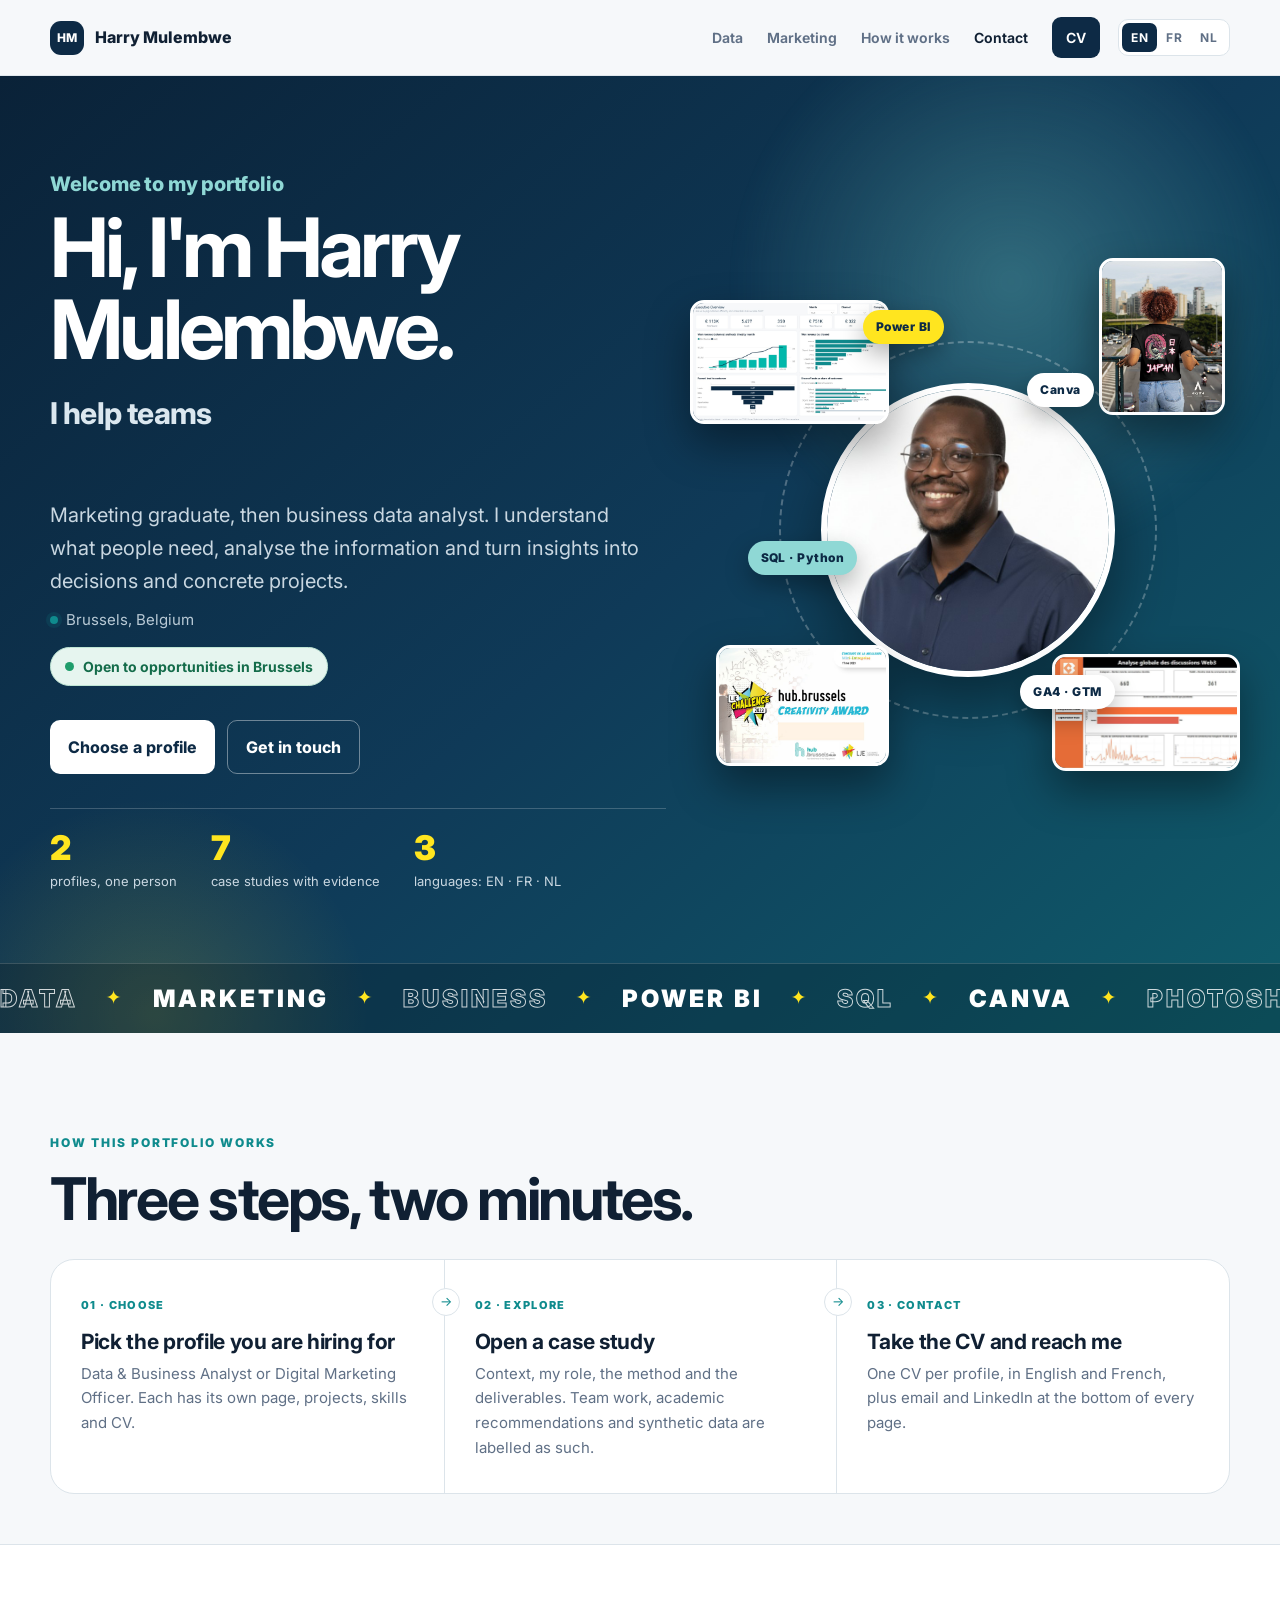
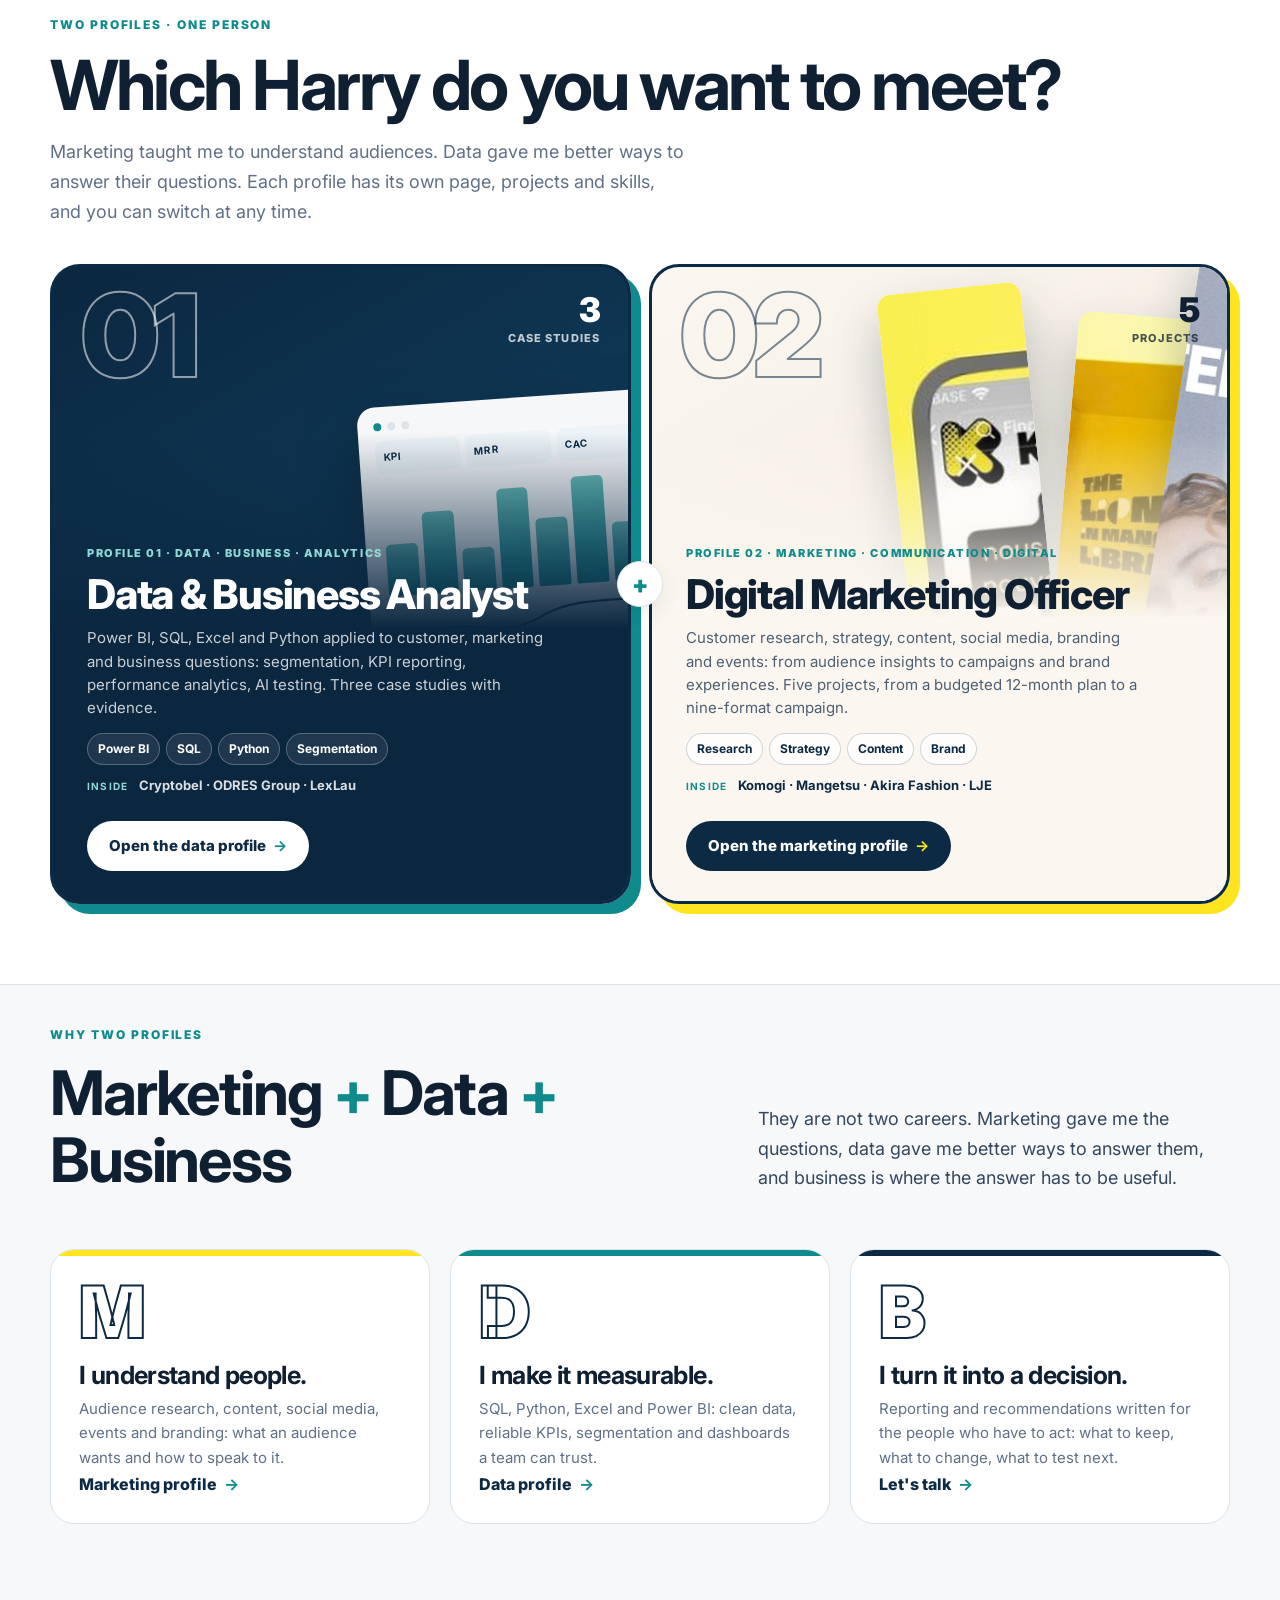
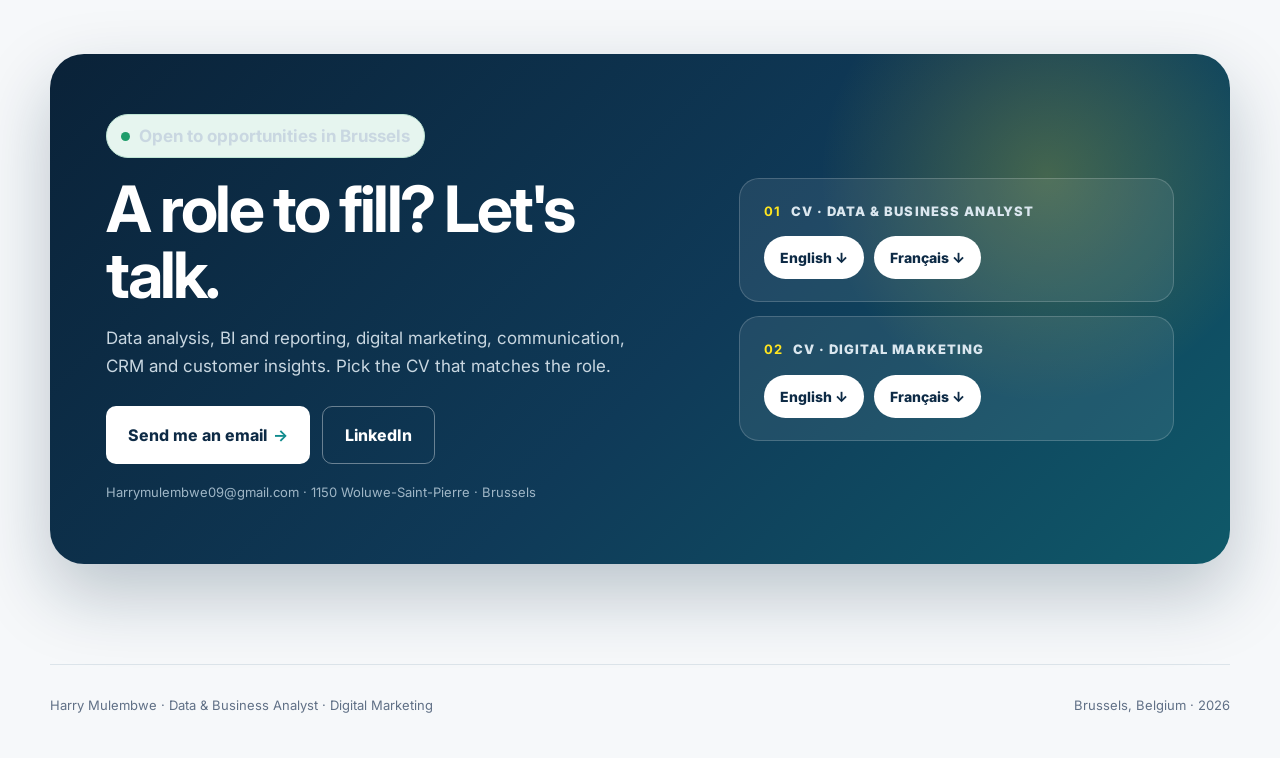
==== index.html @ 0310896b "Landing: fix rotating line gap, bolder profile doors and contact call to action - Rotating promise n" ====
<!doctype html>
<html lang="en">
<head>
  <meta charset="utf-8" />
  <meta name="viewport" content="width=device-width, initial-scale=1" />
  <title data-i18n="meta.title">Harry Mulembwe | Data &amp; Business Analyst · Marketing &amp; Communication</title>
  <meta name="description" content="Portfolio of Harry Mulembwe, Brussels. Two profiles, one person: Data & Business Analyst (Power BI, SQL, Python) and Marketing & Communication (research, strategy, content, events)." data-i18n-attr="content:meta.desc" />
  <meta name="theme-color" content="#0d2a45" />
  <link rel="canonical" href="https://harry-mulembwe.vercel.app/" />
  <link rel="alternate" hreflang="en" href="https://harry-mulembwe.vercel.app/?lang=en" />
  <link rel="alternate" hreflang="fr" href="https://harry-mulembwe.vercel.app/?lang=fr" />
  <link rel="alternate" hreflang="nl" href="https://harry-mulembwe.vercel.app/?lang=nl" />
  <link rel="alternate" hreflang="x-default" href="https://harry-mulembwe.vercel.app/" />
  <meta property="og:type" content="website" />
  <meta property="og:site_name" content="Harry Mulembwe" />
  <meta property="og:url" content="https://harry-mulembwe.vercel.app/" />
  <meta property="og:title" content="Harry Mulembwe | Data &amp; Business Analyst" />
  <meta property="og:description" content="Turning business, customer and marketing data into clear reporting, actionable insights and practical recommendations. Power BI, SQL, Excel, Python. Brussels." />
  <meta property="og:image" content="https://harry-mulembwe.vercel.app/assets/og/og-home.jpg" />
  <meta property="og:image:width" content="1200" />
  <meta property="og:image:height" content="630" />
  <meta property="og:image:alt" content="Harry Mulembwe, Data &amp; Business Analyst" />
  <meta property="og:locale" content="en_GB" />
  <meta property="og:locale:alternate" content="fr_BE" />
  <meta property="og:locale:alternate" content="nl_BE" />
  <meta name="twitter:card" content="summary_large_image" />
  <meta name="twitter:title" content="Harry Mulembwe | Data &amp; Business Analyst" />
  <meta name="twitter:description" content="Turning business, customer and marketing data into clear reporting, actionable insights and practical recommendations. Power BI, SQL, Excel, Python. Brussels." />
  <meta name="twitter:image" content="https://harry-mulembwe.vercel.app/assets/og/og-home.jpg" />
  <script type="application/ld+json">{"@context": "https://schema.org", "@type": "Person", "name": "Harry Mulembwe", "jobTitle": "Data & Business Analyst", "url": "https://harry-mulembwe.vercel.app/", "image": "https://harry-mulembwe.vercel.app/assets/img/harry-mulembwe.jpg", "address": {"@type": "PostalAddress", "addressLocality": "Brussels", "addressCountry": "BE"}, "sameAs": ["https://linkedin.com/in/harry-mulembwe"], "alumniOf": {"@type": "CollegeOrUniversity", "name": "EPHEC"}, "knowsAbout": ["Power BI", "DAX", "SQL", "Excel", "Power Query", "Python", "Data analysis", "Business intelligence", "KPI reporting", "Customer segmentation"], "knowsLanguage": ["fr", "en", "nl"]}</script>
  <link rel="icon" href="assets/favicon.svg" type="image/svg+xml" />
  <script>
    (function(){var r=document.documentElement,l;r.classList.add('js');
    try{l=new URLSearchParams(location.search).get('lang')||localStorage.getItem('lang')}catch(e){}
    if(!l){var n=(navigator.language||'').slice(0,2).toLowerCase();l=(n==='fr'||n==='nl')?n:'en'}
    if(['en','fr','nl'].indexOf(l)<0)l='en';r.setAttribute('data-lang',l);
    if(l!=='en'){r.classList.add('i18n-pending');setTimeout(function(){r.classList.remove('i18n-pending')},1500)}})();
  </script>
  <link rel="preconnect" href="https://fonts.googleapis.com" />
  <link rel="preconnect" href="https://fonts.gstatic.com" crossorigin />
  <link href="https://fonts.googleapis.com/css2?family=Inter:wght@400;500;600;700;800;900&display=swap" rel="stylesheet" />
  <link rel="stylesheet" href="styles.css" />
  <link rel="stylesheet" href="assets/common.css" />
</head>
<body class="mkp lp">
  <header class="site-header">
    <a class="brand" href="#top" aria-label="Harry Mulembwe home">
      <span class="brand-mark">HM</span>
      <span class="brand-name">Harry Mulembwe</span>
    </a>

    <div class="topbar-right">
      <nav class="nav" aria-label="Main navigation">
        <a href="data/" data-i18n="nav.data">Data</a>
        <a href="marketing/" data-i18n="nav.marketing">Marketing</a>
        <a href="#how" data-i18n="nav.how">How it works</a>
        <a href="#contact" data-i18n="nav.contact">Contact</a>
        <a class="nav-cta" href="assets/cv/Harry_Mulembwe_CV_EN.pdf" data-i18n-attr="href:cv.href" target="_blank" rel="noopener">CV</a>
      </nav>
      <div class="lang-switch" role="group" aria-label="Language" data-i18n-attr="aria-label:ui.lang">
        <button type="button" data-lang-btn="en" lang="en" title="English" aria-pressed="true">EN</button>
        <button type="button" data-lang-btn="fr" lang="fr" title="Français" aria-pressed="false">FR</button>
        <button type="button" data-lang-btn="nl" lang="nl" title="Nederlands" aria-pressed="false">NL</button>
      </div>
    </div>
  </header>

  <main id="top">
    <!-- WELCOME -->
    <section class="mkp-hero lp-hero">
      <div class="shell mkp-hero-in">
        <div class="hero-text mkp-text">
          <p class="hero-name" data-i18n="lp.eyebrow">Welcome to my portfolio</p>
          <h1 data-i18n="lp.title">Hi, I'm Harry Mulembwe.</h1>
          <p class="mkp-rot"><span data-i18n="lp.rot0">I help teams</span> <span class="rot" aria-hidden="true"><b data-i18n="lp.r1" style="--n:0">understand their audience</b><b data-i18n="lp.r2" style="--n:1">measure what works</b><b data-i18n="lp.r3" style="--n:2">decide what to do next</b></span><span class="sr-only" data-i18n="lp.rotAll">understand their audience, measure what works and decide what to do next</span></p>
          <p class="hero-lead" data-i18n="lp.lead">Marketing graduate, then business data analyst. I understand what people need, analyse the information and turn insights into decisions and concrete projects.</p>
          <p class="hero-loc"><span class="pin"></span><span data-i18n="hero.loc">Brussels, Belgium</span></p>
          <p class="hero-open"><span class="open-dot" aria-hidden="true"></span><span data-i18n="hero.open">Open to opportunities in Brussels</span></p>
          <div class="hero-actions">
            <a class="btn primary" href="#paths" data-i18n="lp.cta1">Choose a profile</a>
            <a class="btn secondary" href="#contact" data-i18n="lp.cta2">Get in touch</a>
          </div>
          <dl class="lp-facts">
            <div><dt data-count="2">2</dt><dd data-i18n="lp.f1">profiles, one person</dd></div>
            <div><dt data-count="7">7</dt><dd data-i18n="lp.f2">case studies with evidence</dd></div>
            <div><dt data-count="3">3</dt><dd data-i18n="lp.f3">languages: EN · FR · NL</dd></div>
          </dl>
        </div>
        <div class="mkp-orbit" aria-hidden="true">
          <span class="mkp-ring"></span>
          <img class="mkp-me" src="assets/img/harry-mulembwe.jpg" alt="" width="640" height="640" />
          <img class="ob ob1 ob-wide" src="projects/odres/proof/powerbi_01_executive_overview.jpg" alt="" loading="lazy" />
          <img class="ob ob2" src="projects/akira/proof/mockup_03_japan_tee_back.jpg" alt="" loading="lazy" width="900" height="1125" />
          <img class="ob ob3" src="projects/lje/proof/cheque_05_hub_brussels_creativity_me.jpg" alt="" loading="lazy" width="1000" height="700" />
          <img class="ob ob4 ob-wide" src="projects/cryptobel/proof/01-social-media-overview.jpg" alt="" loading="lazy" />
          <span class="ob-chip c1">Power BI</span><span class="ob-chip c2">Canva</span><span class="ob-chip c3">SQL · Python</span><span class="ob-chip c4">GA4 · GTM</span>
        </div>
      </div>
      <div class="mkp-band" aria-hidden="true">
        <div class="mkp-track"><span>DATA</span><i>✦</i><span>MARKETING</span><i>✦</i><span>BUSINESS</span><i>✦</i><span>POWER BI</span><i>✦</i><span>SQL</span><i>✦</i><span>CANVA</span><i>✦</i><span>PHOTOSHOP</span><i>✦</i><span>GA4</span><i>✦</i></div>
        <div class="mkp-track"><span>DATA</span><i>✦</i><span>MARKETING</span><i>✦</i><span>BUSINESS</span><i>✦</i><span>POWER BI</span><i>✦</i><span>SQL</span><i>✦</i><span>CANVA</span><i>✦</i><span>PHOTOSHOP</span><i>✦</i><span>GA4</span><i>✦</i></div>
      </div>
    </section>

    <!-- HOW IT WORKS -->
    <section id="how" class="section shell lp-how">
      <div class="gateway-head reveal">
        <div class="eyebrow" data-i18n="hw.eyebrow">How this portfolio works</div>
        <h2 data-i18n="hw.title">Three steps, two minutes.</h2>
      </div>
      <div class="teaser reveal">
        <article>
          <span class="t-step">01 · <span data-i18n="hw.1l">Choose</span></span>
          <h2 data-i18n="hw.1t">Pick the profile you are hiring for</h2>
          <p data-i18n="hw.1p">Data &amp; Business Analyst or Digital Marketing Officer. Each has its own page, projects, skills and CV.</p>
        </article>
        <article>
          <span class="t-step">02 · <span data-i18n="hw.2l">Explore</span></span>
          <h2 data-i18n="hw.2t">Open a case study</h2>
          <p data-i18n="hw.2p">Context, my role, the method and the deliverables. Team work, academic recommendations and synthetic data are labelled as such.</p>
        </article>
        <article>
          <span class="t-step">03 · <span data-i18n="hw.3l">Contact</span></span>
          <h2 data-i18n="hw.3t">Take the CV and reach me</h2>
          <p data-i18n="hw.3p">One CV per profile, in English and French, plus email and LinkedIn at the bottom of every page.</p>
        </article>
      </div>
    </section>

    <!-- GATEWAY: choose a path -->
    <section id="paths" class="gateway" aria-labelledby="gw-title">
      <div class="shell gateway-head reveal">
        <div class="eyebrow" data-i18n="gw.eyebrow">Two profiles · one person</div>
        <h2 id="gw-title" data-i18n="gw.title">Which Harry do you want to meet?</h2>
        <p data-i18n="gw.p">Marketing taught me to understand audiences. Data gave me better ways to answer their questions. Each profile has its own page, projects and skills, and you can switch at any time.</p>
      </div>
      <div class="gateway-grid shell">
        <a class="path path-data reveal" href="data/" data-path="data" style="--i:0">
          <span class="path-no" aria-hidden="true">01</span>
          <span class="path-body">
            <span class="path-kicker" data-i18n="gw.d.k">Profile 01 · Data · Business · Analytics</span>
            <span class="path-title" data-i18n="gw.d.t">Data &amp; Business Analyst</span>
            <span class="path-desc" data-i18n="gw.d.p">Power BI, SQL, Excel and Python applied to customer, marketing and business questions: segmentation, KPI reporting, performance analytics, AI testing. Three case studies with evidence.</span>
            <span class="path-tags" aria-hidden="true"><i>Power BI</i><i>SQL</i><i>Python</i><i data-i18n="gw.d.tag">Segmentation</i></span>
            <span class="path-inside"><b data-i18n="gw.in">Inside</b> Cryptobel · ODRES Group · LexLau</span>
            <span class="path-cta" data-i18n="gw.d.c">Open the data profile <b>→</b></span>
          </span>
          <span class="path-art art-data" aria-hidden="true">
            <span class="pd-window">
              <span class="pd-top"><i></i><i></i><i></i></span>
              <span class="pd-kpis"><b>KPI</b><b>MRR</b><b>CAC</b></span>
              <span class="pd-bars"><i style="--h:46%"></i><i style="--h:72%"></i><i style="--h:38%"></i><i style="--h:88%"></i><i style="--h:60%"></i><i style="--h:94%"></i><i style="--h:52%"></i></span>
              <svg class="pd-line" viewBox="0 0 200 60" preserveAspectRatio="none"><path d="M0 48 C 25 44, 40 30, 60 34 S 95 46, 115 28 S 150 10, 200 12" fill="none" stroke="currentColor" stroke-width="3" stroke-linecap="round"/></svg>
            </span>
            <span class="pd-ring"></span>
          </span>
          <span class="path-count"><b data-count="3">3</b><small data-i18n="gw.d.n">case studies</small></span>
        </a>
        <span class="path-plus" aria-hidden="true"><i>+</i></span>
        <a class="path path-mkt reveal" href="marketing/" data-path="mkt" style="--i:1">
          <span class="path-no" aria-hidden="true">02</span>
          <span class="path-body">
            <span class="path-kicker" data-i18n="gw.m.k">Profile 02 · Marketing · Communication · Digital</span>
            <span class="path-title" data-i18n="gw.m.t">Digital Marketing Officer</span>
            <span class="path-desc" data-i18n="gw.m.p">Customer research, strategy, content, social media, branding and events: from audience insights to campaigns and brand experiences. Five projects, from a budgeted 12-month plan to a nine-format campaign.</span>
            <span class="path-tags" aria-hidden="true"><i data-i18n="gw.m.t1">Research</i><i data-i18n="gw.m.t2">Strategy</i><i data-i18n="gw.m.t3">Content</i><i data-i18n="gw.m.t4">Brand</i></span>
            <span class="path-inside"><b data-i18n="gw.in">Inside</b> Komogi · Mangetsu · Akira Fashion · LJE</span>
            <span class="path-cta" data-i18n="gw.m.c">Open the marketing profile <b>→</b></span>
          </span>
          <span class="path-art art-mkt" aria-hidden="true">
            <img src="assets/img/gw-komogi-phones.jpg" alt="" loading="lazy" width="700" height="1000" class="pm-a" />
            <img src="assets/img/gw-collector-box.jpg" alt="" loading="lazy" width="800" height="700" class="pm-b" />
            <img src="projects/akira/proof/akira_02_fall_winter_story.jpg" alt="" loading="lazy" width="900" height="1600" class="pm-c" />
          </span>
          <span class="path-count"><b data-count="5">5</b><small data-i18n="gw.m.n">projects</small></span>
        </a>
      </div>
    </section>

    <!-- WHY BOTH -->
    <section id="why" class="section shell lp-why">
      <div class="fam-intro reveal">
        <div class="fam-head"><div>
          <div class="eyebrow" data-i18n="wb.eyebrow">Why two profiles</div>
          <h2 class="eq"><span data-i18n="wb.m">Marketing</span> <i>+</i> <span data-i18n="wb.d">Data</span> <i>+</i> <span data-i18n="wb.b">Business</span></h2>
        </div></div>
        <div class="fam-copy"><p data-i18n="wb.p">They are not two careers. Marketing gave me the questions, data gave me better ways to answer them, and business is where the answer has to be useful.</p></div>
      </div>
      <div class="pitch-grid">
        <article class="pitch p1 reveal" style="--i:0">
          <span class="pitch-no">M</span>
          <h3 data-i18n="wb.1t">I understand people.</h3>
          <p data-i18n="wb.1p">Audience research, content, social media, events and branding: what an audience wants and how to speak to it.</p>
          <a class="text-link" href="marketing/" data-path="mkt" data-i18n="wb.1l">Marketing profile <b>→</b></a>
        </article>
        <article class="pitch p3 reveal" style="--i:1">
          <span class="pitch-no">D</span>
          <h3 data-i18n="wb.2t">I make it measurable.</h3>
          <p data-i18n="wb.2p">SQL, Python, Excel and Power BI: clean data, reliable KPIs, segmentation and dashboards a team can trust.</p>
          <a class="text-link" href="data/" data-path="data" data-i18n="wb.2l">Data profile <b>→</b></a>
        </article>
        <article class="pitch p4 reveal" style="--i:2">
          <span class="pitch-no">B</span>
          <h3 data-i18n="wb.3t">I turn it into a decision.</h3>
          <p data-i18n="wb.3p">Reporting and recommendations written for the people who have to act: what to keep, what to change, what to test next.</p>
          <a class="text-link" href="#contact" data-i18n="wb.3l">Let's talk <b>→</b></a>
        </article>
      </div>
    </section>

    <!-- CONTACT -->
    <section id="contact" class="section shell lp-contact">
      <div class="lp-cta reveal">
        <div class="lp-cta-text">
          <p class="hero-open"><span class="open-dot" aria-hidden="true"></span><span data-i18n="hero.open">Open to opportunities in Brussels</span></p>
          <h2 data-i18n="lc.title">A role to fill? Let's talk.</h2>
          <p data-i18n="lc.p">Data analysis, BI and reporting, digital marketing, communication, CRM and customer insights. Pick the CV that matches the role.</p>
          <div class="lp-cta-actions">
            <a class="btn light-btn" href="mailto:Harrymulembwe09@gmail.com"><span data-i18n="lc.mail">Send me an email</span> <b>→</b></a>
            <a class="btn outline-light" href="https://linkedin.com/in/harry-mulembwe" target="_blank" rel="noopener">LinkedIn</a>
          </div>
          <p class="lp-mail">Harrymulembwe09@gmail.com · <span data-i18n="ct.loc">1150 Woluwe-Saint-Pierre · Brussels</span></p>
        </div>
        <div class="lp-cv">
          <div class="lp-cv-card">
            <span><b>01</b> <span data-i18n="lp.cvData">CV · Data &amp; Business Analyst</span></span>
            <div><a href="assets/cv/Harry_Mulembwe_CV_EN.pdf" target="_blank" rel="noopener" lang="en">English ↓</a><a href="assets/cv/Harry_Mulembwe_CV_FR.pdf" target="_blank" rel="noopener" lang="fr">Français ↓</a></div>
          </div>
          <div class="lp-cv-card">
            <span><b>02</b> <span data-i18n="lp.cvMkt">CV · Digital Marketing</span></span>
            <div><a href="assets/cv/Harry_Mulembwe_CV_Digital_Marketing_EN.pdf" target="_blank" rel="noopener" lang="en">English ↓</a><a href="assets/cv/Harry_Mulembwe_CV_Digital_Marketing_FR.pdf" target="_blank" rel="noopener" lang="fr">Français ↓</a></div>
          </div>
        </div>
      </div>
    </section>

  </main>

  <div class="path-overlay" aria-hidden="true"><span class="po-no"></span><span class="po-label"></span></div>

  <footer class="footer shell">
    <span data-i18n="ft.1m">Harry Mulembwe · Data &amp; Business Analyst · Digital Marketing</span>
    <span data-i18n="ft.2">Brussels, Belgium · 2026</span>
  </footer>

  <script src="assets/i18n/home.js"></script>
  <script src="assets/i18n.js"></script>
  <script src="assets/site.js"></script>
</body>
</html>
---- styles.css ----
:root{
  --bg:#f6f8fa;
  --paper:#ffffff;
  --ink:#102033;
  --muted:#607086;
  --navy:#0d2a45;
  --navy2:#153d5e;
  --teal:#0f8b8d;
  --teal2:#68bbb8;
  --soft:#edf5f5;
  --line:#dce4ea;
  --shadow:0 18px 55px rgba(16,32,51,.09);
}
*{box-sizing:border-box}
html{scroll-behavior:smooth}
body{
  margin:0;
  background:var(--bg);
  color:var(--ink);
  font:16px/1.65 Inter,ui-sans-serif,system-ui,-apple-system,BlinkMacSystemFont,"Segoe UI",sans-serif;
}
a{color:inherit}
.shell{width:min(1180px,calc(100% - 48px));margin-inline:auto}
.site-header{
  position:sticky;top:0;z-index:50;
  min-height:76px;
  display:flex;align-items:center;justify-content:space-between;
  padding:0 max(24px,calc((100vw - 1180px)/2));
  background:rgba(246,248,250,.92);
  backdrop-filter:blur(15px);
  border-bottom:1px solid rgba(220,228,234,.85);
}
.brand{display:flex;gap:11px;align-items:center;text-decoration:none;font-weight:800}
.brand-mark{
  width:34px;height:34px;border-radius:11px;display:grid;place-items:center;
  background:var(--navy);color:#fff;font-size:12px;letter-spacing:.04em
}
.nav{display:flex;align-items:center;gap:24px}
.nav a{text-decoration:none;color:var(--muted);font-size:14px;font-weight:650}
.nav a:hover{color:var(--ink)}
.nav .nav-cta{padding:9px 14px;background:var(--navy);color:#fff;border-radius:9px}
.section{padding:100px 0}
.eyebrow{font-size:12px;font-weight:850;letter-spacing:.15em;color:var(--teal);margin-bottom:15px}
.hero{padding-top:115px;padding-bottom:95px;display:grid;grid-template-columns:1.6fr .7fr;gap:75px;align-items:center}
.hero h1{font-size:clamp(48px,6.6vw,88px);line-height:1.01;letter-spacing:-.05em;margin:0;max-width:930px}
.hero h1 span{color:var(--navy)}
.hero-lead{font-size:20px;color:var(--muted);max-width:780px;margin:28px 0 0}
.hero-actions{display:flex;gap:12px;flex-wrap:wrap;margin-top:34px}
.btn{display:inline-flex;align-items:center;justify-content:center;text-decoration:none;padding:13px 18px;border-radius:10px;font-weight:760}
.btn.primary{background:var(--navy);color:#fff}
.btn.secondary{background:var(--paper);border:1px solid var(--line);color:var(--navy)}
.hero-meta{display:flex;gap:20px;flex-wrap:wrap;margin-top:30px;color:var(--muted);font-size:13px}
.hero-meta span{display:flex;gap:8px;align-items:center}
.hero-meta i{width:7px;height:7px;border-radius:50%;background:var(--teal)}
.hero-card{
  background:var(--paper);border:1px solid var(--line);border-radius:28px;padding:28px;
  box-shadow:var(--shadow);min-height:380px;display:flex;flex-direction:column;justify-content:space-between
}
.profile-monogram{
  width:110px;height:110px;border-radius:28px;display:grid;place-items:center;
  background:linear-gradient(145deg,var(--navy),var(--teal));color:#fff;font-size:30px;font-weight:900
}
.card-label{font-size:11px;font-weight:850;letter-spacing:.12em;color:var(--teal);margin-bottom:4px}
.hero-card h2{font-size:28px;line-height:1.12;margin:0 0 10px}
.hero-card p{color:var(--muted)}
.mini-stack{display:flex;gap:8px;flex-wrap:wrap}
.mini-stack span,.tags span{padding:7px 10px;border-radius:999px;border:1px solid var(--line);font-size:12px;background:#fff}
.proof-strip{background:var(--navy);color:#fff}
.proof-grid{display:grid;grid-template-columns:repeat(4,1fr)}
.proof-grid article{padding:34px 26px;border-right:1px solid rgba(255,255,255,.13)}
.proof-grid article:first-child{padding-left:0}
.proof-grid article:last-child{border-right:none}
.proof-grid strong{display:block;font-size:36px;line-height:1;margin-bottom:10px}
.proof-grid span{color:#c6d5df;font-size:13px}
.section-heading{display:grid;grid-template-columns:1.15fr .85fr;gap:100px;align-items:end;margin-bottom:48px}
.section-heading.compact{grid-template-columns:1fr;margin-bottom:42px}
.section-heading h2,.about-grid h2,.cv-card h2,.contact-card h2{font-size:clamp(34px,4.2vw,58px);letter-spacing:-.035em;line-height:1.08;margin:0}
.section-heading>p{color:var(--muted);font-size:18px;margin:0 0 6px}
.projects-grid{display:grid;grid-template-columns:1fr 1fr;gap:22px}
.project-card{background:var(--paper);border:1px solid var(--line);border-radius:24px;overflow:hidden;box-shadow:0 8px 28px rgba(16,32,51,.045)}
.project-card.featured{grid-column:1/-1;display:grid;grid-template-columns:.95fr 1.05fr}
.project-top{padding:20px 22px 0;display:flex;align-items:center;justify-content:space-between;grid-column:1/-1}
.project-number{font-weight:900;color:var(--navy)}
.project-status{font-size:10px;font-weight:850;letter-spacing:.11em;color:var(--muted);padding:6px 9px;border-radius:999px;border:1px solid var(--line)}
.project-status.live{color:var(--teal);border-color:#acd8d6;background:var(--soft)}
.project-visual{min-height:285px;margin:20px;border-radius:18px;background:#eef3f6;position:relative;overflow:hidden}
.crypto-visual{background:linear-gradient(135deg,#0c2841,#154c67)}
.visual-window{position:absolute;inset:30px;background:#fff;border-radius:14px;padding:18px;box-shadow:0 18px 50px rgba(0,0,0,.22)}
.visual-topline{width:45%;height:9px;border-radius:10px;background:var(--navy);margin-bottom:22px}
.visual-grid{display:grid;grid-template-columns:repeat(4,1fr);gap:8px}
.visual-grid span{height:52px;border-radius:8px;background:#edf3f6}
.visual-grid span:nth-child(2),.visual-grid span:nth-child(4){background:#dff1f0}
.visual-bars{height:105px;display:flex;align-items:flex-end;gap:12px;margin-top:22px;padding:0 10px}
.visual-bars i{display:block;flex:1;height:var(--h);border-radius:7px 7px 3px 3px;background:linear-gradient(var(--teal2),var(--teal))}
.lex-visual{display:grid;place-items:center;background:radial-gradient(circle at 55% 40%,#e7f7f6,#eef3f6 56%,#e6edf1)}
.ai-ring{width:125px;height:125px;border-radius:50%;border:15px solid var(--navy);box-shadow:0 0 0 12px rgba(15,139,141,.14)}
.ai-lines{position:absolute;inset:auto 36px 32px;display:grid;gap:8px}
.ai-lines span{height:8px;border-radius:8px;background:#bdcdd7}
.ai-lines span:nth-child(1){width:82%}.ai-lines span:nth-child(2){width:65%}.ai-lines span:nth-child(3){width:74%}
.odres-visual{display:grid;grid-template-columns:repeat(3,1fr);gap:10px;align-items:end;padding:34px;background:linear-gradient(145deg,#eef3f6,#e5f2f1)}
.metric-card{background:#fff;border:1px solid var(--line);border-radius:14px;padding:18px;min-height:110px;display:flex;flex-direction:column;justify-content:space-between}
.metric-card b{font-size:12px}.metric-card span{font-size:28px;color:var(--teal);font-weight:900}
.project-body{padding:18px 28px 30px}
.featured .project-body{padding:38px 38px 36px 15px;align-self:center}
.project-kicker{font-size:11px;font-weight:850;letter-spacing:.1em;color:var(--teal)}
.project-card h3{font-size:28px;line-height:1.16;letter-spacing:-.02em;margin:8px 0 14px}
.featured h3{font-size:36px}
.project-card p:not(.project-kicker){color:var(--muted)}
.tags{display:flex;gap:7px;flex-wrap:wrap;margin:20px 0}
.text-link{text-decoration:none;font-weight:800;color:var(--navy)}
.text-link b{color:var(--teal);margin-left:4px}
.muted-link{color:#8997a7}
.about-wrap{background:#fff;border-top:1px solid var(--line);border-bottom:1px solid var(--line)}
.about-grid{display:grid;grid-template-columns:1fr 1fr;gap:90px}
.about-copy{font-size:18px;color:#34475c}
.about-copy p:first-child{margin-top:0}
.skills-grid{display:grid;grid-template-columns:repeat(4,1fr);gap:16px}
.skills-grid article{padding:25px;border:1px solid var(--line);border-radius:18px;background:var(--paper)}
.skill-index{font-size:11px;color:var(--teal);font-weight:850}
.skills-grid h3{margin:18px 0 10px;font-size:19px}
.skills-grid p{color:var(--muted);font-size:14px;margin:0}
.cv-section{padding-top:25px}
.cv-card{background:linear-gradient(130deg,var(--navy),#153f60);color:#fff;border-radius:28px;padding:48px 52px;display:flex;justify-content:space-between;gap:45px;align-items:center}
.cv-card p{color:#c9d7e1;max-width:660px}
.eyebrow.light{color:#86d4d0}
.cv-actions{display:flex;gap:10px;flex-wrap:wrap;min-width:max-content}
.light-btn{background:#fff;color:var(--navy)}
.outline-light{border:1px solid rgba(255,255,255,.38);color:#fff}
.contact-section{padding-top:75px}
.contact-card{display:grid;grid-template-columns:1fr 1fr;gap:70px;align-items:start;padding:46px;background:var(--paper);border:1px solid var(--line);border-radius:25px}
.contact-card p{font-size:17px;color:var(--muted)}
.contact-links{display:grid;border-top:1px solid var(--line)}
.contact-links a,.contact-item{padding:18px 0;border-bottom:1px solid var(--line);display:flex;justify-content:space-between;gap:24px;text-decoration:none}
.contact-links span{font-size:12px;color:var(--muted);font-weight:760}
.contact-links strong{text-align:right;font-size:14px}
.footer{padding:30px 0 42px;border-top:1px solid var(--line);display:flex;justify-content:space-between;color:var(--muted);font-size:13px}

@media(max-width:950px){
  .nav a:not(.nav-cta){display:none}
  .hero{grid-template-columns:1fr;gap:40px}
  .hero-card{min-height:300px}
  .proof-grid{grid-template-columns:1fr 1fr}
  .proof-grid article:nth-child(2){border-right:none}
  .proof-grid article:first-child{padding-left:26px}
  .section-heading,.about-grid,.contact-card{grid-template-columns:1fr;gap:32px}
  .projects-grid{grid-template-columns:1fr}
  .project-card.featured{grid-column:auto;display:block}
  .featured .project-body{padding:18px 28px 30px}
  .skills-grid{grid-template-columns:1fr 1fr}
  .cv-card{align-items:flex-start;flex-direction:column}
}
@media(max-width:620px){
  .shell{width:min(100% - 32px,1180px)}
  .site-header{padding:0 16px;min-height:68px}
  .brand span:last-child{font-size:14px}
  .hero{padding-top:72px;padding-bottom:70px}
  .hero h1{font-size:45px}
  .hero-lead{font-size:17px}
  .hero-actions .btn{width:100%}
  .proof-grid{grid-template-columns:1fr}
  .proof-grid article,.proof-grid article:first-child{padding:25px 16px;border-right:none;border-bottom:1px solid rgba(255,255,255,.13)}
  .proof-grid article:last-child{border-bottom:none}
  .section{padding:72px 0}
  .section-heading{margin-bottom:30px}
  .project-visual{min-height:225px;margin:14px}
  .visual-window{inset:18px}
  .project-card h3,.featured h3{font-size:25px}
  .skills-grid{grid-template-columns:1fr}
  .cv-card{padding:34px 24px}
  .cv-actions{width:100%;min-width:0}
  .cv-actions .btn{width:100%}
  .contact-card{padding:30px 22px}
  .contact-links a,.contact-item{display:block}
  .contact-links strong{display:block;text-align:left;margin-top:4px;overflow-wrap:anywhere}
  .footer{display:grid;gap:6px}
}

/* ---- Additions: language switcher, about facts, polish ---- */
.eyebrow,.card-label,.project-kicker,.project-status{text-transform:uppercase}
.nav a.active{color:var(--ink)}
.nav .nav-cta:hover{background:var(--teal);color:#fff}
.btn{transition:transform .2s,background .2s,border-color .2s}
.btn:hover{transform:translateY(-2px)}
.btn.primary:hover{background:var(--teal)}
.btn.secondary:hover{border-color:var(--teal)}
.light-btn:hover{background:var(--soft)}
.outline-light:hover{background:rgba(255,255,255,.08)}
.project-card{transition:transform .25s,box-shadow .25s}
.project-card:hover{transform:translateY(-3px);box-shadow:0 20px 45px rgba(16,32,51,.1)}
.text-link b{display:inline-block;transition:transform .2s}
.text-link:hover b{transform:translateX(4px)}
.contact-links a:hover strong{color:var(--teal)}
.about-facts{margin:26px 0 28px;display:grid;gap:0;border-top:1px solid var(--line)}
.about-facts div{display:grid;grid-template-columns:120px 1fr;gap:16px;padding:14px 0;border-bottom:1px solid var(--line)}
.about-facts dt{font-size:12px;font-weight:800;letter-spacing:.08em;text-transform:uppercase;color:var(--teal);padding-top:3px}
.about-facts dd{margin:0;font-size:15px;color:var(--ink)}
@media(max-width:620px){
  .about-facts div{grid-template-columns:1fr;gap:2px}
  .site-header .lang-switch button{padding:5px 7px}
}
@media(prefers-reduced-motion:reduce){.btn,.project-card,.text-link b{transition:none}.btn:hover,.project-card:hover{transform:none}}
@media(max-width:620px){
  .odres-visual{padding:20px 16px;gap:8px}
  .metric-card{padding:12px;min-width:0}
  .metric-card b{font-size:11px;overflow-wrap:anywhere}
}

/* ===== Home v2 (master spec) ===== */
.hero-v2{padding:120px 0 70px;max-width:1180px}
.hero-name{margin:0 0 6px;font-size:20px;font-weight:800;color:var(--teal);letter-spacing:-.01em}
.hero-v2 h1{font-size:clamp(46px,7vw,92px);line-height:1.02;letter-spacing:-.05em;margin:0;color:var(--navy)}
.hero-v2 .hero-lead{font-size:clamp(19px,2vw,23px);max-width:760px;color:#34475c;margin:26px 0 0}
.hero-tools{margin:26px 0 0;font-size:16px;font-weight:800;color:var(--ink);letter-spacing:.01em}
.hero-tools i{font-style:normal;color:var(--teal);margin:0 6px}
.hero-loc{display:flex;align-items:center;gap:8px;margin:10px 0 0;color:var(--muted);font-size:15px}
.pin{width:8px;height:8px;border-radius:50%;background:var(--teal);box-shadow:0 0 0 4px rgba(15,139,141,.15)}
.hero-v2 .hero-actions{margin-top:34px}

/* Teaser: three-step workflow */
.teaser{display:grid;grid-template-columns:repeat(3,1fr);gap:0;border:1px solid var(--line);border-radius:24px;background:var(--paper);overflow:hidden;margin-bottom:10px}
.teaser article{padding:30px 30px 32px;position:relative}
.teaser article+article{border-left:1px solid var(--line)}
.teaser article+article::before{content:"→";position:absolute;left:-13px;top:28px;width:26px;height:26px;border-radius:50%;background:var(--paper);border:1px solid var(--line);display:grid;place-items:center;font-size:13px;color:var(--teal)}
.t-step{font-size:11px;font-weight:850;letter-spacing:.12em;text-transform:uppercase;color:var(--teal)}
.teaser h2{font-size:21px;line-height:1.2;letter-spacing:-.015em;margin:12px 0 8px}
.teaser p{margin:0;color:var(--muted);font-size:15px}

/* Project thumbnail: real screenshot when available, decorative fallback otherwise */
.project-visual.thumb{display:block;position:relative;background:#0c2841}
.thumb img{display:block;width:100%;height:100%;min-height:285px;object-fit:cover;object-position:top left}
.thumb .deco{display:none;position:absolute;inset:0}
.thumb.no-img .deco{display:block}

/* Skills map */
.skills-wrap{background:#fff;border-top:1px solid var(--line);border-bottom:1px solid var(--line)}
.skill-map{list-style:none;margin:0;padding:0;display:grid;grid-template-columns:1fr 1fr;column-gap:40px;border-top:1px solid var(--line)}
.skill-map li{display:flex;justify-content:space-between;align-items:center;gap:16px;padding:16px 0;border-bottom:1px solid var(--line)}
.skill-map b{font-size:16px}
.used{display:flex;flex-wrap:wrap;justify-content:flex-end;align-items:center;gap:6px;font-size:12px;color:var(--muted)}
.used a,.used .p-soon{padding:4px 10px;border-radius:999px;font-weight:700;font-size:12px;text-decoration:none}
.used a{background:var(--soft);color:var(--teal);border:1px solid #acd8d6}
.used a:hover{background:var(--teal);color:#fff}
.used .p-soon{background:var(--bg);color:#8997a7;border:1px dashed #c3ced8}
.map-note{display:flex;flex-wrap:wrap;align-items:center;gap:8px;margin:20px 0 0;font-size:13px;color:var(--muted)}
.legend-live,.legend-soon{width:12px;height:12px;border-radius:4px;display:inline-block}
.legend-live{background:var(--soft);border:1px solid #acd8d6}
.legend-soon{background:var(--bg);border:1px dashed #c3ced8;margin-left:14px}

@media(max-width:950px){
  .teaser{grid-template-columns:1fr}
  .teaser article+article{border-left:none;border-top:1px solid var(--line)}
  .teaser article+article::before{left:30px;top:-13px;content:"↓"}
  .skill-map{grid-template-columns:1fr}
}
@media(max-width:620px){
  .hero-v2{padding:70px 0 50px}
  .hero-v2 .hero-actions .btn{width:100%}
  .teaser article{padding:26px 22px}
  .skill-map li{flex-direction:column;align-items:flex-start;gap:8px}
  .used{justify-content:flex-start}
  .thumb img{min-height:225px}
}
.thumb.no-img .odres-visual.deco{display:grid}

/* Hero portrait */
.hero-v2.has-photo{display:grid;grid-template-columns:minmax(0,1fr) auto;gap:64px;align-items:center}
.hero-photo{margin:0;position:relative;width:clamp(240px,26vw,340px);aspect-ratio:1}
.hero-photo::before{content:"";position:absolute;inset:-12px;border-radius:50%;background:conic-gradient(from 200deg,var(--teal,#0f8b8d),#65b8b5,var(--navy,#0d2a45),var(--teal,#0f8b8d));opacity:.9}
.hero-photo img{position:relative;display:block;width:100%;height:100%;object-fit:cover;border-radius:50%;border:6px solid #fff;box-shadow:0 18px 40px rgba(13,42,69,.18)}
@media(max-width:820px){
  .hero-v2.has-photo{grid-template-columns:minmax(0,1fr);gap:30px}
  .hero-photo{order:-1;width:170px}
}
.hero-text{min-width:0}

/* Minimal mobile navigation: links move to a second, scrollable row */
@media(max-width:950px){
  .site-header{flex-wrap:wrap;row-gap:0;padding-top:10px}
  .site-header .topbar-right{display:contents}
  .site-header .lang-switch{margin-left:auto}
  .site-header .nav{order:3;width:100%;gap:20px;overflow-x:auto;padding:8px 0 10px;scrollbar-width:none;-webkit-overflow-scrolling:touch}
  .site-header .nav::-webkit-scrollbar{display:none}
  .site-header .nav a:not(.nav-cta){display:inline-block;white-space:nowrap;font-size:14px}
  .site-header .nav .nav-cta{margin-left:auto;padding:6px 12px;font-size:13px}
}

/* Availability badge */
.hero-open{display:inline-flex;align-items:center;gap:9px;margin:14px 0 0;padding:7px 14px;border-radius:999px;background:#e6f5ef;border:1px solid #bfe5d4;color:#146c4a;font-size:14px;font-weight:700}
.open-dot{width:9px;height:9px;border-radius:50%;background:#1f9d6b;box-shadow:0 0 0 0 rgba(31,157,107,.5);animation:openPulse 2.2s infinite}
@keyframes openPulse{0%{box-shadow:0 0 0 0 rgba(31,157,107,.45)}70%{box-shadow:0 0 0 8px rgba(31,157,107,0)}100%{box-shadow:0 0 0 0 rgba(31,157,107,0)}}
@media(prefers-reduced-motion:reduce){.open-dot{animation:none}}

/* ===== 02 · Marketing & Communication ===== */
.family-no{font-weight:900;color:var(--navy);letter-spacing:0;margin-right:2px}
.mk-section{background:var(--paper);border-top:1px solid var(--line);position:relative;overflow:hidden}
.mk-section::before{content:"";position:absolute;inset:0 0 auto 0;height:1px;background:linear-gradient(90deg,var(--teal),transparent 60%)}
.fam-intro{display:grid;grid-template-columns:1.15fr .85fr;gap:70px;align-items:end;margin-bottom:56px}
.fam-head{display:flex;gap:28px;align-items:flex-start;min-width:0}
.fam-head>div{min-width:0}
.fam-head h2{font-size:clamp(34px,4.2vw,58px);letter-spacing:-.035em;line-height:1.08;margin:0}
.fam-no{flex:none;font-size:clamp(64px,8vw,116px);line-height:.82;font-weight:900;letter-spacing:-.06em;color:transparent;-webkit-text-stroke:2px var(--navy);margin-top:4px}
.fam-copy{min-width:0}
.fam-copy p{margin:0;font-size:18px;color:#34475c}
.mk-bridge{list-style:none;padding:0;margin:22px 0 0;display:flex;flex-wrap:wrap;gap:8px}
.mk-bridge li{font-size:11px;font-weight:850;letter-spacing:.08em;text-transform:uppercase;color:var(--teal);padding:6px 11px;border-radius:999px;background:var(--soft);border:1px solid #acd8d6}

.mk-grid{display:grid;grid-template-columns:repeat(12,minmax(0,1fr));gap:22px}
.mk-card{background:var(--bg);border:1px solid var(--line);border-radius:24px;overflow:hidden;box-shadow:0 8px 28px rgba(16,32,51,.045);display:flex;flex-direction:column;min-width:0;transition:transform .25s,box-shadow .25s}
.mk-card:hover{transform:translateY(-3px);box-shadow:0 20px 45px rgba(16,32,51,.1)}
.mk-komogi{grid-column:span 7}
.mk-mangetsu{grid-column:span 5}
.mk-akira,.mk-lje,.mk-salesday{grid-column:span 4}

.mk-visual{display:block;position:relative;overflow:hidden;background:#0c2841;aspect-ratio:16/9}
.mk-visual img{display:block;width:100%;height:100%;object-fit:cover;object-position:center;transition:transform .7s cubic-bezier(.2,.7,.2,1)}
.mk-card:hover .mk-visual img{transform:scale(1.035)}
.mk-mangetsu .mk-visual{aspect-ratio:auto;flex:1 1 220px;min-height:230px}
.mk-mangetsu .mk-visual img{position:absolute;inset:0}

/* Akira: two stories peeking out of a dark frame */
.mk-stories{aspect-ratio:4/3;display:grid;grid-template-columns:1fr 1fr;gap:14px;padding:24px 26px 0;background:#0b0b0d;background-image:radial-gradient(circle at 30% 20%,rgba(255,255,255,.08),transparent 55%)}
.mk-stories img{height:auto;aspect-ratio:9/16;object-position:top;border-radius:14px 14px 0 0;box-shadow:0 18px 40px rgba(0,0,0,.45);transition:transform .7s cubic-bezier(.2,.7,.2,1)}
.mk-stories img:last-child{margin-top:26px}
.mk-card:hover .mk-stories img{transform:translateY(-8px)}
.mk-card:hover .mk-stories img:last-child{transform:translateY(-16px)}

/* LJE: press release as a sheet of paper */
.mk-paper{aspect-ratio:4/3;background:linear-gradient(160deg,#0d2a45,#154c67);padding:26px 34px 0}
.mk-paper img{height:auto;object-position:top;border-radius:10px 10px 0 0;box-shadow:0 22px 44px rgba(0,0,0,.32);transition:transform .7s cubic-bezier(.2,.7,.2,1)}
.mk-card:hover .mk-paper img{transform:translateY(-10px)}

/* Sales Day: mosaic of formats */
.mk-mosaic{aspect-ratio:4/3;display:grid;grid-template-columns:1.15fr .85fr;grid-template-rows:1fr 1fr;gap:8px;padding:12px;background:#e6edf1}
.mk-mosaic img{border-radius:10px;width:100%;height:100%}
.mk-mosaic img:first-child{grid-row:1/3}
.mk-badge{position:absolute;right:22px;bottom:22px;padding:6px 10px;border-radius:999px;background:var(--navy);color:#fff;font-size:11px;font-weight:850;letter-spacing:.08em;text-transform:uppercase;box-shadow:0 8px 20px rgba(13,42,69,.3)}

.mk-body{padding:24px 28px 28px;display:flex;flex-direction:column;flex:1;min-width:0}
.mk-kicker{display:flex;gap:10px;align-items:center;margin:0 0 10px;font-size:11px;font-weight:850;letter-spacing:.1em;text-transform:uppercase;color:var(--teal)}
.mk-kicker span:first-child{color:var(--navy)}
.mk-kicker span:first-child::after{content:"";display:inline-block;width:18px;height:1px;background:var(--line);vertical-align:middle;margin-left:10px}
.mk-card h3{font-size:27px;line-height:1.1;letter-spacing:-.025em;margin:0}
.mk-komogi h3{font-size:36px}
.mk-cat{margin:6px 0 0;font-weight:700;color:var(--navy);font-size:15px}
.mk-desc{margin:12px 0 0;color:var(--muted);font-size:15px}
.mk-figures{display:flex;flex-wrap:wrap;gap:0 18px;margin:20px 0 0;padding:0;border-top:1px solid var(--line)}
.mk-figures div{flex:1 1 120px;min-width:0;padding:14px 0 12px;border-bottom:1px solid var(--line)}
.mk-figures dt{font-size:26px;font-weight:900;letter-spacing:-.03em;color:var(--navy);line-height:1;font-variant-numeric:tabular-nums}
.mk-figures dd{margin:5px 0 0;font-size:12px;color:var(--muted);line-height:1.35}
.mk-card .tags{margin:18px 0 16px}
.mk-card .tags span{background:var(--paper)}
.mk-card .text-link{margin-top:auto;align-self:flex-start;padding:6px 0}

@media(max-width:1100px){
  .mk-komogi,.mk-mangetsu{grid-column:span 12}
  .mk-mangetsu .mk-visual{aspect-ratio:16/9;flex:none;min-height:0}
  .mk-mangetsu .mk-visual img{position:static}
}
@media(max-width:950px){
  .fam-intro{grid-template-columns:1fr;gap:28px;margin-bottom:40px}
  .mk-akira,.mk-lje,.mk-salesday{grid-column:span 12}
  .fam-no{font-size:64px}
  .fam-head{gap:18px}
}
@media(max-width:620px){
  .mk-body{padding:20px 20px 24px}
  .mk-komogi h3,.mk-card h3{font-size:25px}
  .mk-stories{padding:18px 18px 0;gap:10px}
  .mk-paper{padding:18px 22px 0}
  .mk-figures div{flex-basis:100px}
  .mk-figures dt{font-size:23px}
  .mk-card .text-link{padding:10px 0}
  .fam-copy p{font-size:16px}
}
@media(prefers-reduced-motion:reduce){
  .mk-card,.mk-visual img,.mk-stories img,.mk-paper img{transition:none}
  .mk-card:hover{transform:none}
  .mk-card:hover .mk-visual img,.mk-card:hover .mk-stories img,.mk-card:hover .mk-paper img{transform:none}
}

/* ===== Gateway: choose a path (Data / Marketing) ===== */
.gateway{padding:40px 0 90px;position:relative}
.gateway-head{max-width:820px;margin-bottom:38px}
.gateway-head h2{font-size:clamp(34px,4.6vw,62px);letter-spacing:-.04em;line-height:1.04;margin:0}
.gateway-head p{color:var(--muted);font-size:18px;margin:16px 0 0;max-width:640px}
.gateway-grid{display:flex;gap:18px;align-items:stretch;position:relative}
.path{position:relative;flex:1 1 0;min-width:0;display:flex;flex-direction:column;justify-content:flex-end;min-height:clamp(420px,52vw,560px);padding:32px 34px 30px;border-radius:30px;overflow:hidden;text-decoration:none;color:#fff;isolation:isolate;transition:flex-grow .55s cubic-bezier(.2,.7,.2,1),transform .35s,box-shadow .35s}
.path:hover,.path:focus-visible{flex-grow:1.35;transform:translateY(-4px);box-shadow:0 30px 70px rgba(13,42,69,.22)}
.path:focus-visible{outline:3px solid var(--teal);outline-offset:4px}
.path-data{background:linear-gradient(150deg,#0b2740 0%,#0f3a58 55%,#0f6a72 130%)}
.path-mkt{background:linear-gradient(150deg,#fbf7f0 0%,#f2ebdf 70%,#e7ecef 130%);color:var(--ink)}
.path-no{position:absolute;top:22px;left:28px;font-size:clamp(72px,9vw,128px);line-height:.8;font-weight:900;letter-spacing:-.06em;color:transparent;-webkit-text-stroke:2px rgba(255,255,255,.55);z-index:1;transition:transform .55s cubic-bezier(.2,.7,.2,1)}
.path-mkt .path-no{-webkit-text-stroke:2px rgba(13,42,69,.55)}
.path:hover .path-no{transform:translateX(6px)}
.path-body{position:relative;z-index:2;display:grid;gap:10px;max-width:520px}
.path-kicker{font-size:11px;font-weight:850;letter-spacing:.14em;text-transform:uppercase;color:#8fd8d5}
.path-mkt .path-kicker{color:var(--teal)}
.path-title{font-size:clamp(26px,2.9vw,40px);font-weight:800;letter-spacing:-.03em;line-height:1.08}
.path-desc{font-size:15px;line-height:1.55;color:rgba(255,255,255,.78);max-width:460px}
.path-mkt .path-desc{color:#4d5f72}
.path-tags{display:flex;flex-wrap:wrap;gap:6px;margin-top:4px}
.path-tags i{font-style:normal;font-size:12px;font-weight:700;padding:5px 10px;border-radius:999px;border:1px solid rgba(255,255,255,.25);background:rgba(255,255,255,.08)}
.path-mkt .path-tags i{border-color:rgba(13,42,69,.18);background:rgba(255,255,255,.7);color:var(--navy)}
.path-cta{margin-top:10px;font-weight:800;font-size:15px}
.path-cta b{color:#8fd8d5;display:inline-block;margin-left:4px;transition:transform .25s}
.path-mkt .path-cta b{color:var(--teal)}
.path:hover .path-cta b{transform:translateX(6px)}
.path-count{position:absolute;top:26px;right:28px;z-index:2;display:grid;justify-items:end;gap:2px;text-align:right}
.path-count b{font-size:34px;line-height:1;font-weight:900;letter-spacing:-.04em}
.path-count small{font-size:11px;font-weight:800;letter-spacing:.1em;text-transform:uppercase;opacity:.75}
.path-plus{align-self:center;flex:none;width:46px;height:46px;display:grid;place-items:center;border-radius:50%;background:var(--paper);border:1px solid var(--line);color:var(--teal);font-weight:900;font-size:24px;box-shadow:0 8px 20px rgba(16,32,51,.08);margin:0 -32px;z-index:3}
.path-plus i{font-style:normal;transition:transform .5s}
.gateway-grid:hover .path-plus i{transform:rotate(90deg)}
.gateway-foot{margin:26px auto 0;font-size:14px;color:var(--muted);text-align:center}

/* Data art: an animated mini dashboard */
.path-art{position:absolute;inset:0;z-index:0;pointer-events:none}
.art-data .pd-window{position:absolute;right:-6%;top:19%;width:min(58%,360px);aspect-ratio:1.15;background:rgba(255,255,255,.96);border-radius:18px;padding:16px;box-shadow:0 30px 60px rgba(0,0,0,.35);transform:rotate(-4deg) translateY(10px);transition:transform .6s cubic-bezier(.2,.7,.2,1);display:grid;grid-template-rows:auto auto 1fr auto;gap:10px}
.path:hover .art-data .pd-window{transform:rotate(-1.5deg) translate(-10px,-6px)}
.pd-top{display:flex;gap:6px}.pd-top i{width:8px;height:8px;border-radius:50%;background:#dce4ea}.pd-top i:first-child{background:var(--teal)}
.pd-kpis{display:grid;grid-template-columns:repeat(3,1fr);gap:6px}
.pd-kpis b{display:block;padding:8px;border-radius:8px;background:#edf3f6;color:var(--navy);font-size:10px;letter-spacing:.06em}
.pd-bars{display:flex;align-items:flex-end;gap:6px;min-height:70px;padding:0 4px}
.pd-bars i{flex:1;display:block;height:var(--h);border-radius:5px 5px 2px 2px;background:linear-gradient(var(--teal2),var(--teal));transform-origin:bottom;animation:barPulse 3.2s ease-in-out infinite;animation-delay:calc(var(--d,0)*1ms)}
.pd-bars i:nth-child(2){--d:200}.pd-bars i:nth-child(3){--d:400}.pd-bars i:nth-child(4){--d:600}.pd-bars i:nth-child(5){--d:800}.pd-bars i:nth-child(6){--d:1000}.pd-bars i:nth-child(7){--d:1200}
@keyframes barPulse{0%,100%{transform:scaleY(1)}50%{transform:scaleY(.72)}}
.pd-line{width:100%;height:44px;color:var(--navy)}
.pd-line path{stroke-dasharray:320;stroke-dashoffset:320;animation:draw 2.4s cubic-bezier(.2,.7,.2,1) 1s forwards}
@keyframes draw{to{stroke-dashoffset:0}}
.pd-ring{position:absolute;left:8%;bottom:18%;width:120px;height:120px;border-radius:50%;background:conic-gradient(var(--teal2) 0 62%,rgba(255,255,255,.18) 62% 100%);-webkit-mask:radial-gradient(circle,transparent 56%,#000 57%);mask:radial-gradient(circle,transparent 56%,#000 57%);opacity:.55;animation:spin 14s linear infinite}
@keyframes spin{to{transform:rotate(360deg)}}

/* Marketing art: floating mockups */
.art-mkt img{position:absolute;border-radius:14px;box-shadow:0 26px 50px rgba(16,32,51,.28);object-fit:cover;transition:transform .6s cubic-bezier(.2,.7,.2,1)}
.art-mkt .pm-a{right:27%;top:5%;width:28%;aspect-ratio:3/4;object-position:center;transform:rotate(-6deg) translate(calc(var(--px,0)*-8px),calc(var(--py,0)*-6px))}
.art-mkt .pm-b{right:-5%;top:14%;width:40%;aspect-ratio:4/3;object-position:center;transform:rotate(5deg) translate(calc(var(--px,0)*10px),calc(var(--py,0)*8px))}
.art-mkt .pm-c{right:12%;top:-5%;width:15%;aspect-ratio:9/16;transform:rotate(9deg) translate(calc(var(--px,0)*14px),calc(var(--py,0)*12px))}
.path:hover .art-mkt .pm-a{transform:rotate(-3deg) translate(-8px,-14px)}
.path:hover .art-mkt .pm-b{transform:rotate(2deg) translate(6px,-10px)}
.path:hover .art-mkt .pm-c{transform:rotate(5deg) translate(4px,-18px)}
.path-mkt::after{content:"";position:absolute;inset:auto 0 0 0;height:68%;background:linear-gradient(to top,rgba(251,247,240,.98) 32%,rgba(251,247,240,0));z-index:1;pointer-events:none}
.path-data::after{content:"";position:absolute;inset:auto 0 0 0;height:58%;background:linear-gradient(to top,rgba(11,39,64,.96) 30%,rgba(11,39,64,0));z-index:1;pointer-events:none}

/* Family intro: shared by 01 and 02 */
.fam-section{scroll-margin-top:70px}
.fam-intro .mk-bridge li{background:var(--soft)}

/* Floating family switcher */
.fam-switch{position:fixed;left:50%;bottom:max(18px,env(safe-area-inset-bottom,0px));transform:translate(-50%,120%);z-index:60;display:flex;gap:4px;padding:5px;border-radius:999px;background:rgba(13,42,69,.92);backdrop-filter:blur(12px);box-shadow:0 14px 40px rgba(13,42,69,.3);opacity:0;transition:transform .45s cubic-bezier(.2,.7,.2,1),opacity .35s;pointer-events:none}
.fam-switch.show{transform:translate(-50%,0);opacity:1;pointer-events:auto}
.fam-switch a{display:flex;align-items:center;gap:8px;padding:9px 16px;border-radius:999px;text-decoration:none;color:#c6d5df;font-size:13px;font-weight:750;transition:background .25s,color .25s}
.fam-switch a b{font-size:11px;font-weight:900;letter-spacing:.06em;color:#8fd8d5}
.fam-switch a:hover{color:#fff}
.fam-switch a.active{background:#fff;color:var(--navy)}
.fam-switch a.active b{color:var(--teal)}

/* Path transition overlay */
.path-overlay{position:fixed;inset:0;z-index:90;pointer-events:none;display:grid;place-content:center;gap:6px;text-align:center;color:#fff;clip-path:circle(0px at var(--x,50%) var(--y,50%));opacity:1;transition:clip-path .62s cubic-bezier(.65,0,.35,1),opacity .4s ease}
.path-overlay.data{background:linear-gradient(150deg,#0b2740,#0f6a72)}
.path-overlay.mkt{background:linear-gradient(150deg,#f7f1e8,#dfe8ea);color:var(--navy)}
.path-overlay.in{clip-path:circle(160% at var(--x,50%) var(--y,50%))}
.path-overlay.out{opacity:0}
.po-no{font-size:clamp(80px,16vw,180px);line-height:.85;font-weight:900;letter-spacing:-.06em;opacity:0;transform:translateY(24px) scale(.9);transition:opacity .4s .25s,transform .55s .25s cubic-bezier(.2,.7,.2,1)}
.po-label{font-size:13px;font-weight:850;letter-spacing:.2em;text-transform:uppercase;opacity:0;transition:opacity .4s .4s}
.path-overlay.in .po-no,.path-overlay.in .po-label{opacity:1;transform:none}

/* Load animation for the hero + staggered reveals */
.js .reveal{transition-delay:calc(var(--i,0)*90ms)}
@keyframes rise{from{opacity:0;transform:translateY(22px)}to{opacity:1;transform:none}}
@keyframes ringIn{from{opacity:0;transform:scale(.86)}to{opacity:1;transform:none}}
.js .hero-text>*{opacity:0;animation:rise .8s cubic-bezier(.2,.7,.2,1) forwards;animation-delay:calc(var(--i,0)*95ms + 120ms)}
.js .hero-text>:nth-child(1){--i:0}.js .hero-text>:nth-child(2){--i:1}.js .hero-text>:nth-child(3){--i:2}.js .hero-text>:nth-child(4){--i:3}.js .hero-text>:nth-child(5){--i:4}.js .hero-text>:nth-child(6){--i:5}.js .hero-text>:nth-child(7){--i:6}
.js .hero-photo{opacity:0;animation:ringIn .9s cubic-bezier(.2,.7,.2,1) .35s forwards}
.fam-section.is-active .fam-no{animation:famPop .9s cubic-bezier(.2,.7,.2,1)}
@keyframes famPop{0%{transform:translateY(18px);opacity:0}100%{transform:none;opacity:1}}

@media(max-width:950px){
  .gateway{padding:20px 0 70px}
  .gateway-grid{flex-direction:column;gap:14px}
  .path{min-height:380px;padding:26px 24px 24px}
  .path:hover{flex-grow:1;transform:none}
  .path-plus{margin:-31px auto;align-self:center}
  .art-data .pd-window{width:min(56%,300px);right:-4%;top:10%}
  .pd-ring{display:none}
  .fam-switch a span{display:inline}
}
@media(max-width:620px){
  .path{min-height:360px;padding:22px 20px 22px}
  .path-body{margin-top:96px}
  .path-no{font-size:64px;top:18px;left:20px}
  .path-title{font-size:24px}
  .path-desc{font-size:14px}
  .path-count b{font-size:26px}
  .art-data .pd-window{width:60%;right:-8%;top:8%;padding:12px}
  .pd-bars{min-height:50px}
  .art-mkt .pm-a{right:4%;top:3%;width:34%}
  .art-mkt .pm-b{display:none}
  .art-mkt .pm-c{right:36%;top:-6%;width:16%}
  .path-mkt::after,.path-data::after{height:74%}
  .path-mkt .path-count,.path-data .path-count{top:auto;bottom:22px;justify-items:end}
  .path-mkt .path-body,.path-data .path-body{padding-right:84px}
  .fam-switch{bottom:max(12px,env(safe-area-inset-bottom,0px))}
  .fam-switch a{padding:8px 13px;font-size:12px}
  .gateway-head p{font-size:16px}
}
@media(prefers-reduced-motion:reduce){
  .js .hero-text>*,.js .hero-photo{animation:none;opacity:1}
  .pd-bars i,.pd-ring,.pd-line path{animation:none}
  .pd-line path{stroke-dashoffset:0}
  .path,.path-no,.path-cta b,.art-data .pd-window,.art-mkt img,.path-plus i,.fam-switch,.path-overlay{transition:none}
  .path:hover{transform:none;flex-grow:1}
  .js .reveal{transition-delay:0s}
  .fam-section.is-active .fam-no{animation:none}
}

/* ===== Landing + profile pages ===== */
.welcome{padding-bottom:30px}
.welcome .hero-name{font-size:14px;letter-spacing:.12em;text-transform:uppercase;font-weight:850}
.welcome h1{font-size:clamp(44px,6.4vw,84px)}
.crumb{font-size:13px;font-weight:800;letter-spacing:.04em;text-decoration:none;color:var(--muted);margin-right:14px;padding:4px 10px;border-radius:999px;border:1px solid var(--line);background:var(--paper);vertical-align:middle}
.crumb:hover{color:var(--navy);border-color:var(--teal)}
.nav a.nav-switch{display:inline-flex;align-items:center;gap:6px;padding:7px 12px;border-radius:999px;border:1px solid var(--line);background:var(--paper);color:var(--navy)}
.nav a.nav-switch b{font-size:10px;letter-spacing:.08em;color:var(--teal)}
.nav a.nav-switch:hover{border-color:var(--teal)}
.quick-row{display:grid;grid-template-columns:repeat(4,1fr);gap:12px;margin-top:34px}
.quick-row>a{display:grid;gap:4px;padding:16px 18px;border:1px solid var(--line);border-radius:16px;background:var(--paper);text-decoration:none;min-width:0;transition:transform .2s,border-color .2s}
.quick-row>a:hover{transform:translateY(-2px);border-color:var(--teal)}
.quick-row span{font-size:11px;font-weight:850;letter-spacing:.1em;text-transform:uppercase;color:var(--teal)}
.quick-row strong{font-size:14px;overflow-wrap:anywhere}
.mk-first{border-top:0}
@media(max-width:950px){
  .site-header .nav a.nav-switch{padding:5px 10px;font-size:13px}
  .quick-row{grid-template-columns:1fr 1fr}
}
@media(max-width:620px){
  .quick-row{grid-template-columns:1fr}
  .crumb{display:inline-block;margin:0 0 8px}
}

/* ===== Marketing profile: ticker, human about, CV ===== */
.ticker-wrap{padding:0 0 10px;background:var(--paper);border-bottom:1px solid var(--line)}
.ticker{display:flex;overflow:hidden;gap:0;padding:22px 0;-webkit-mask:linear-gradient(90deg,transparent,#000 8%,#000 92%,transparent);mask:linear-gradient(90deg,transparent,#000 8%,#000 92%,transparent)}
.ticker-track{list-style:none;margin:0;padding:0;display:flex;flex:none;gap:12px;padding-right:12px;animation:tick 38s linear infinite}
.ticker:hover .ticker-track{animation-play-state:paused}
.ticker-track li{flex:none;padding:10px 18px;border-radius:999px;border:1px solid var(--line);background:var(--bg);font-weight:750;font-size:15px;color:var(--navy);white-space:nowrap}
.ticker-track li.cert{background:var(--soft);border-color:#acd8d6;color:#0b5e60;padding-left:14px}
.ticker-track li.cert::before{content:"";display:inline-block;width:8px;height:8px;border-radius:50%;background:var(--teal);margin-right:9px;vertical-align:middle}
@keyframes tick{to{transform:translateX(-100%)}}
.ticker-note{margin:0 auto;padding-bottom:14px;font-size:12px;color:var(--muted)}
.about-mkt{background:linear-gradient(180deg,#fbf7f0 0%,#fff 60%)}
.traits-list{list-style:none;margin:30px 0 0;padding:0;display:grid;gap:10px}
.traits-list li{display:grid;gap:3px;padding:16px 18px 16px 52px;position:relative;border:1px solid var(--line);border-radius:16px;background:var(--paper);transition:transform .25s,border-color .25s}
.traits-list li::before{content:counter(trait,decimal-leading-zero);counter-increment:trait;position:absolute;left:16px;top:16px;font-size:12px;font-weight:900;letter-spacing:.06em;color:var(--teal)}
.traits-list{counter-reset:trait}
.traits-list li:hover{transform:translateX(6px);border-color:var(--teal)}
.traits-list b{font-size:16px}
.traits-list span{font-size:14px;color:var(--muted)}
.cv-mkt{background:linear-gradient(130deg,#0d2a45,#0f6a72)}
.cv-alt{width:100%;font-size:13px;color:#c9d7e1;text-decoration:none;font-weight:700;margin-top:4px}
.cv-alt:hover{color:#fff}
.cv-actions{flex-wrap:wrap}
.quick-cv{display:grid;gap:4px;padding:16px 18px;border:1px solid var(--line);border-radius:16px;background:var(--paper);min-width:0}
.quick-cv span{font-size:11px;font-weight:850;letter-spacing:.1em;text-transform:uppercase;color:var(--teal)}
.quick-cv strong{font-size:14px}
.quick-cv a{color:var(--navy);text-decoration:none;font-weight:800}
.quick-cv a:hover{color:var(--teal)}
@media(max-width:620px){
  .ticker-track li{font-size:13px;padding:8px 14px}
  .traits-list li{padding:14px 14px 14px 46px}
}
@media(prefers-reduced-motion:reduce){
  .ticker{-webkit-mask:none;mask:none;flex-wrap:wrap;gap:10px}
  .ticker-track{animation:none;flex-wrap:wrap}
  .ticker-track[aria-hidden]{display:none}
  .traits-list li{transition:none}
  .traits-list li:hover{transform:none}
}

/* ===== Marketing profile: creative edition ===== */
.sr-only{position:absolute;width:1px;height:1px;overflow:hidden;clip:rect(0 0 0 0);white-space:nowrap}
.mkp main{overflow-x:clip}

/* Hero: dark stage, portrait in orbit */
.mkp-hero{position:relative;background:linear-gradient(140deg,#0a2238 0%,#0f3a58 52%,#0f6a72 120%);color:#fff;overflow:hidden;isolation:isolate}
.mkp-hero::before{content:"";position:absolute;inset:-20% -10% auto auto;width:62%;aspect-ratio:1;border-radius:50%;background:radial-gradient(closest-side,rgba(104,187,184,.38),transparent 70%);filter:blur(8px);z-index:-1;animation:mkpBlob 14s ease-in-out infinite}
.mkp-hero::after{content:"";position:absolute;inset:auto auto -30% -12%;width:48%;aspect-ratio:1;border-radius:50%;background:radial-gradient(closest-side,rgba(255,229,31,.16),transparent 70%);z-index:-1;animation:mkpBlob 18s ease-in-out infinite reverse}
@keyframes mkpBlob{0%,100%{transform:translate(0,0) scale(1)}50%{transform:translate(-4%,6%) scale(1.12)}}
.mkp-hero-in{display:grid;grid-template-columns:1.08fr .92fr;gap:40px;align-items:center;padding:92px 0 70px}
.mkp-text{min-width:0}
.mkp-hero .hero-name{color:#8fd8d5}
.mkp-hero .crumb{background:rgba(255,255,255,.1);border-color:rgba(255,255,255,.22);color:#dbe7ef}
.mkp-hero .crumb:hover{color:#fff;border-color:#8fd8d5}
.mkp-hero h1{font-size:clamp(44px,6.4vw,88px);line-height:1;letter-spacing:-.05em;margin:0;color:#fff}
.mkp-rot{margin:18px 0 0;font-size:clamp(20px,2.3vw,28px);font-weight:750;letter-spacing:-.02em;color:#dbe7ef;display:flex;flex-wrap:wrap;gap:0 .4em;align-items:baseline}
.rot{display:inline-grid;overflow:hidden;height:1.35em;vertical-align:bottom}
.rot b{grid-area:1/1;color:#ffe51f;white-space:nowrap;opacity:0;transform:translateY(70%);animation:rotW 12s cubic-bezier(.2,.8,.2,1) infinite;animation-delay:calc(var(--n)*2s)}
@keyframes rotW{0%{opacity:0;transform:translateY(70%)}3%,14%{opacity:1;transform:none}17%,100%{opacity:0;transform:translateY(-70%)}}
.mkp-hero .hero-lead{color:#c9d7e1;font-size:clamp(17px,1.7vw,20px);max-width:600px;margin:20px 0 0}
.mkp-hero .hero-loc{color:#b9cad6}
.mkp-hero .btn.primary{background:#fff;color:var(--navy)}
.mkp-hero .btn.primary:hover{background:#ffe51f}
.mkp-hero .btn.secondary{background:transparent;color:#fff;border-color:rgba(255,255,255,.4)}
.mkp-hero .btn.secondary:hover{border-color:#fff}

.mkp-orbit{position:relative;aspect-ratio:1;min-width:0}
.mkp-ring{position:absolute;inset:14%;border-radius:50%;border:2px dashed rgba(255,255,255,.28);animation:mkpSpin 60s linear infinite}
@keyframes mkpSpin{to{transform:rotate(360deg)}}
.mkp-me{position:absolute;inset:22%;width:56%;height:56%;object-fit:cover;border-radius:50%;border:6px solid #fff;box-shadow:0 26px 60px rgba(0,0,0,.4)}
.ob{position:absolute;display:block;height:auto;object-fit:cover;border-radius:14px;border:3px solid #fff;box-shadow:0 20px 44px rgba(0,0,0,.4);animation:mkpFloat 7s ease-in-out infinite}
.ob1{left:0;top:4%;width:25%;aspect-ratio:3/4;--r:-8deg}
.ob2{right:1%;top:0;width:27%;aspect-ratio:4/5;--r:7deg;animation-delay:-2s}
.ob3{left:2%;bottom:5%;width:36%;aspect-ratio:10/7;--r:-4deg;animation-delay:-4s}
.ob4{right:4%;bottom:0;width:21%;aspect-ratio:9/16;--r:9deg;animation-delay:-5.5s;border-radius:18px}
@keyframes mkpFloat{0%,100%{transform:rotate(var(--r)) translateY(0)}50%{transform:rotate(calc(var(--r) + 1.5deg)) translateY(-14px)}}
.ob-chip{position:absolute;padding:7px 13px;border-radius:999px;font-size:12px;font-weight:850;letter-spacing:.04em;background:#fff;color:var(--navy);box-shadow:0 10px 24px rgba(0,0,0,.3);animation:mkpFloat 6s ease-in-out infinite;--r:0deg;white-space:nowrap}
.ob-chip.c1{left:30%;top:8%;background:#ffe51f;--r:-5deg}
.ob-chip.c2{right:26%;top:20%;animation-delay:-3s;--r:4deg}
.ob-chip.c3{left:8%;top:52%;background:#8fd8d5;animation-delay:-1.5s;--r:3deg}
.ob-chip.c4{right:22%;bottom:16%;animation-delay:-4.5s;--r:-4deg}

.mkp-band{display:flex;overflow:hidden;border-top:1px solid rgba(255,255,255,.16);background:rgba(0,0,0,.18)}
.mkp-track{display:flex;flex:none;align-items:center;gap:28px;padding:15px 28px 15px 0;animation:tick 32s linear infinite;font-weight:900;font-size:clamp(16px,2vw,24px);letter-spacing:.12em;white-space:nowrap;color:#fff}
.mkp-track i{font-style:normal;color:#ffe51f;font-size:.8em}
.mkp-track span:nth-child(4n+1){color:transparent;-webkit-text-stroke:1px rgba(255,255,255,.8)}

/* Pitch: three things I bring */
.mkp-pitch{padding-bottom:70px}
.mkp-pitch .fam-intro{align-items:end}
.pitch-grid{display:grid;grid-template-columns:repeat(3,1fr);gap:20px}
.pitch{position:relative;padding:30px 28px 26px;border-radius:24px;border:1px solid var(--line);background:var(--paper);overflow:hidden;display:flex;flex-direction:column;min-width:0;transition:transform .35s cubic-bezier(.2,.8,.2,1),box-shadow .35s}
.pitch::before{content:"";position:absolute;inset:0 0 auto 0;height:6px;background:var(--pc)}
.pitch.p1{--pc:#ffe51f}.pitch.p2{--pc:#ff4fa3}.pitch.p3{--pc:var(--teal)}
.pitch:hover{transform:translateY(-8px) rotate(-.5deg);box-shadow:0 26px 60px rgba(16,32,51,.14)}
.pitch-no{font-size:64px;line-height:.9;font-weight:900;letter-spacing:-.05em;color:transparent;-webkit-text-stroke:2px var(--navy);transition:color .35s,-webkit-text-stroke-color .35s}
.pitch:hover .pitch-no{color:var(--pc);-webkit-text-stroke-color:var(--navy)}
.pitch h3{font-size:25px;letter-spacing:-.025em;line-height:1.12;margin:16px 0 8px}
.pitch p{margin:0;color:var(--muted);font-size:15px}
.pitch dl{display:flex;gap:22px;margin:20px 0 18px;padding-top:16px;border-top:1px solid var(--line)}
.pitch dl div{min-width:0}
.pitch dt{font-size:30px;font-weight:900;letter-spacing:-.03em;color:var(--navy);line-height:1}
.pitch dd{margin:5px 0 0;font-size:12px;color:var(--muted);line-height:1.35}
.pitch .text-link{margin-top:auto}

/* Project cards wearing each project's own colours */
.mkp .mk-card{transition:transform .35s cubic-bezier(.2,.8,.2,1),box-shadow .35s}
.mkp .mk-komogi{background:#fffdf4;border:3px solid #0b0b0d;box-shadow:9px 9px 0 #ffe51f,9px 9px 0 3px #0b0b0d}
.mkp .mk-komogi .mk-kicker{color:#0b0b0d}
.mkp .mk-komogi .mk-kicker span:last-child{background:#ffe51f;padding:2px 7px}
.mkp .mk-komogi .mk-figures dt{background:linear-gradient(transparent 62%,#ffe51f 62%);display:inline-block;padding:0 3px;color:#0b0b0d}
.mkp .mk-komogi:hover{transform:translate(-4px,-4px);box-shadow:14px 14px 0 #ffe51f,14px 14px 0 3px #0b0b0d}
.mkp .mk-mangetsu{background:#fffaf9;border:3px solid #0b0b0d;box-shadow:9px 9px 0 #e3111f,9px 9px 0 3px #0b0b0d}
.mkp .mk-mangetsu .mk-kicker{color:#0b0b0d}
.mkp .mk-mangetsu .mk-kicker span:last-child{background:#e3111f;color:#fff;padding:2px 7px}
.mkp .mk-mangetsu .mk-figures dt{color:#e3111f}
.mkp .mk-mangetsu:hover{transform:translate(-4px,-4px);box-shadow:14px 14px 0 #e3111f,14px 14px 0 3px #0b0b0d}
.mkp .mk-akira{background:#0b0b0d;border-color:#2a2a33;color:#f4f4f6}
.mkp .mk-akira h3{color:#fff}
.mkp .mk-akira .mk-cat{color:#ff4fa3}
.mkp .mk-akira .mk-desc,.mkp .mk-akira .mk-figures dd{color:#a5a5b0}
.mkp .mk-akira .mk-kicker{color:#ff4fa3}
.mkp .mk-akira .mk-kicker span:first-child{color:#fff}
.mkp .mk-akira .mk-figures{border-top-color:#2a2a33}
.mkp .mk-akira .mk-figures div{border-bottom-color:#2a2a33}
.mkp .mk-akira .mk-figures dt{color:#fff}
.mkp .mk-akira .tags span{background:#17171c;border-color:#2a2a33;color:#e9e9ee}
.mkp .mk-akira .text-link{color:#fff}
.mkp .mk-akira .text-link b{color:#ff4fa3}
.mkp .mk-akira:hover{transform:translateY(-6px);box-shadow:0 26px 60px rgba(255,79,163,.28)}
.mkp .mk-lje,.mkp .mk-salesday{position:relative;background:var(--paper)}
.mkp .mk-lje::after,.mkp .mk-salesday::after{content:"";position:absolute;inset:auto 0 0 0;height:6px;background:linear-gradient(90deg,#e6332a,#f7a600,#ffe51f,#3aaa35,#009fe3,#662483)}
.mkp .mk-lje:hover,.mkp .mk-salesday:hover{transform:translateY(-6px) rotate(.4deg);box-shadow:0 26px 60px rgba(16,32,51,.14)}

/* Path timeline */
.mkp-path{padding-top:40px}
.tline{list-style:none;margin:0;padding:46px 0 0;display:grid;grid-template-columns:repeat(5,1fr);gap:18px;position:relative}
.tline::before{content:"";position:absolute;left:0;right:0;top:19px;height:3px;border-radius:3px;background:linear-gradient(90deg,#ffe51f,#ff4fa3,var(--teal),var(--navy))}
.tline li{position:relative;padding:20px 18px 20px;border-radius:18px;border:1px solid var(--line);background:var(--paper);display:grid;gap:4px;align-content:start;min-width:0;transition:transform .3s cubic-bezier(.2,.8,.2,1),border-color .3s}
.tline li::before{content:"";position:absolute;left:18px;top:-35px;width:18px;height:18px;border-radius:50%;background:var(--paper);border:4px solid var(--navy);box-sizing:border-box}
.tline li.now::before{background:var(--teal);border-color:var(--teal);box-shadow:0 0 0 0 rgba(15,139,141,.5);animation:openPulse 2.2s infinite}
.tline li:hover{transform:translateY(-6px);border-color:var(--teal)}
.tl-date{font-size:11px;font-weight:850;letter-spacing:.1em;text-transform:uppercase;color:var(--teal)}
.tline b{font-size:16px;line-height:1.25}
.tline em{font-style:normal;font-size:13px;font-weight:700;color:var(--navy)}
.tline p{margin:4px 0 0;font-size:13px;color:var(--muted);line-height:1.45}

@media(max-width:950px){
  .mkp-hero-in{grid-template-columns:1fr;gap:30px;padding:60px 0 50px}
  .mkp-orbit{max-width:440px;width:100%;margin:0 auto}
  .pitch-grid{grid-template-columns:1fr}
  .tline{grid-template-columns:1fr;gap:14px;padding:0 0 0 26px}
  .tline::before{left:8px;right:auto;top:0;bottom:0;width:3px;height:auto;background:linear-gradient(180deg,#ffe51f,#ff4fa3,var(--teal),var(--navy))}
  .tline li{padding:18px}
  .tline li::before{left:-27px;top:20px}
  .tline::before{top:0}
}
@media(max-width:620px){
  .mkp-hero .hero-actions .btn{width:100%}
  .ob-chip{font-size:10px;padding:5px 9px}
  .pitch{padding:24px 22px}
  .pitch-no{font-size:52px}
  .mkp .mk-komogi,.mkp .mk-mangetsu{box-shadow:6px 6px 0 var(--sh,#0b0b0d)}
  .mkp .mk-komogi{--sh:#ffe51f}.mkp .mk-mangetsu{--sh:#e3111f}
}
@media(prefers-reduced-motion:reduce){
  .mkp-hero::before,.mkp-hero::after,.mkp-ring,.ob,.ob-chip,.mkp-track,.tline li.now::before{animation:none}
  .ob,.ob-chip{transform:rotate(var(--r))}
  .rot{height:auto}
  .rot b{animation:none;opacity:0;transform:none;position:absolute}
  .rot b:first-child{opacity:1;position:static}
  .mkp-band{overflow-x:auto}
  .pitch,.mkp .mk-card,.tline li{transition:none}
}

/* ===== Landing: explained and animated ===== */
.lp .rot{flex-basis:100%}
.lp .mkp-rot{font-size:clamp(20px,2.4vw,30px)}
.lp-facts{display:flex;flex-wrap:wrap;gap:12px 34px;margin:34px 0 0;padding-top:22px;border-top:1px solid rgba(255,255,255,.2)}
.lp-facts div{min-width:0}
.lp-facts dt{font-size:34px;font-weight:900;letter-spacing:-.04em;line-height:1;color:#ffe51f}
.lp-facts dd{margin:6px 0 0;font-size:13px;color:#c9d7e1}
.ob-wide{aspect-ratio:16/10!important;object-position:top left}
.lp .ob1{width:38%;left:-3%;top:6%}
.lp .ob4{width:36%;right:-2%;bottom:4%;border-radius:14px}
.lp .ob2{width:24%;top:-2%}
.lp .ob3{width:33%}
.lp-how{padding-bottom:40px}
.lp-how .gateway-head{margin-bottom:30px}
.lp .gateway{padding-top:50px}
.path-inside{font-size:13px;font-weight:700;color:rgba(255,255,255,.85)}
.path-inside b{font-size:10px;letter-spacing:.12em;text-transform:uppercase;color:#8fd8d5;margin-right:8px}
.path-mkt .path-inside{color:var(--navy)}
.path-mkt .path-inside b{color:var(--teal)}
.lp-why{padding-top:40px}
.eq{font-size:clamp(34px,4.8vw,64px)!important}
.eq i{font-style:normal;color:var(--teal);display:inline-block;animation:eqPulse 2.6s ease-in-out infinite}
.eq i:nth-of-type(2){animation-delay:.5s}
@keyframes eqPulse{0%,100%{transform:scale(1) rotate(0)}50%{transform:scale(1.25) rotate(90deg)}}
.pitch.p4{--pc:var(--navy)}
.lp .pitch-no{font-size:72px}
.lp-contact{padding-top:30px}
.lp-contact .quick-row{margin-top:0;width:100%}
@media(max-width:620px){.lp-facts dt{font-size:28px}.lp-facts{gap:12px 22px}}
@media(prefers-reduced-motion:reduce){.eq i{animation:none}}

/* ===== Landing v2: rotating line without gap, readable doors, contact CTA ===== */
.lp .rot b{animation:rotW3 6s cubic-bezier(.2,.8,.2,1) infinite;animation-delay:calc(var(--n)*2s)}
@keyframes rotW3{0%{opacity:0;transform:translateY(70%)}6%,30%{opacity:1;transform:none}36%,100%{opacity:0;transform:translateY(-70%)}}
.lp .gateway{padding:70px 0 80px;background:var(--paper);border-block:1px solid var(--line)}
.lp .gateway-head{max-width:none}
.lp .gateway .gateway-head h2{font-size:clamp(38px,5.4vw,76px)}
.lp .path{min-height:clamp(500px,56vw,640px);border:3px solid var(--navy);box-shadow:10px 10px 0 var(--teal)}
.lp .path-mkt{box-shadow:10px 10px 0 #ffe51f}
.lp .path:hover,.lp .path:focus-visible{box-shadow:16px 16px 0 var(--teal);transform:translate(-4px,-4px)}
.lp .path-mkt:hover,.lp .path-mkt:focus-visible{box-shadow:16px 16px 0 #ffe51f}
.lp .path-data::after{height:74%;background:linear-gradient(to top,rgba(11,39,64,1) 58%,rgba(11,39,64,0))}
.lp .path-mkt::after{height:74%;background:linear-gradient(to top,rgba(251,247,240,1) 60%,rgba(251,247,240,0))}
.lp .art-data .pd-window{top:19%;width:min(52%,330px)}
.lp .art-mkt .pm-a{top:3%;width:25%}
.lp .art-mkt .pm-b{top:8%;width:36%}
.lp .art-mkt .pm-c{top:-5%;width:14%}
.lp .pd-ring{display:none}
.lp .path-title{font-size:clamp(28px,3.2vw,44px)}
.lp .path-cta{justify-self:start;margin-top:14px;padding:13px 22px;border-radius:999px;background:#fff;color:var(--navy);font-size:15px;position:relative}
.lp .path-cta b{color:var(--teal)}
.lp .path-mkt .path-cta{background:var(--navy);color:#fff}
.lp .path-mkt .path-cta b{color:#ffe51f}
.lp .path-cta::after{content:"";position:absolute;inset:-5px;border-radius:999px;border:2px solid currentColor;opacity:0;animation:ctaRing 2.4s ease-out infinite}
.lp .path-data .path-cta::after{border-color:#fff}
.lp .path-mkt .path-cta::after{border-color:var(--navy);animation-delay:1.2s}
@keyframes ctaRing{0%{opacity:.7;transform:scale(1)}100%{opacity:0;transform:scale(1.18,1.5)}}
.lp-cta{position:relative;display:grid;grid-template-columns:1.15fr .85fr;gap:44px;align-items:center;padding:60px 56px;border-radius:34px;background:linear-gradient(135deg,#0a2238 0%,#0f3a58 55%,#0f6a72 125%);color:#fff;overflow:hidden;isolation:isolate;box-shadow:0 30px 70px rgba(13,42,69,.25)}
.lp-cta::before{content:"";position:absolute;right:-12%;top:-40%;width:55%;aspect-ratio:1;border-radius:50%;background:radial-gradient(closest-side,rgba(255,229,31,.22),transparent 70%);z-index:-1;animation:mkpBlob 14s ease-in-out infinite}
.lp-cta-text{min-width:0}
.lp-cta .hero-open{margin:0 0 18px}
.lp-cta h2{font-size:clamp(36px,5vw,68px);line-height:1.02;letter-spacing:-.045em;margin:0;color:#fff}
.lp-cta p{color:#c9d7e1;font-size:17px;max-width:560px}
.lp-cta-actions{display:flex;flex-wrap:wrap;gap:12px;margin-top:26px}
.lp-cta-actions .btn{padding:15px 22px;font-size:16px}
.lp-cta-actions .light-btn b{color:var(--teal);margin-left:6px;display:inline-block;transition:transform .2s}
.lp-cta-actions .light-btn:hover b{transform:translateX(5px)}
.lp-mail{margin:18px 0 0!important;font-size:13px!important;color:#9fb6c6!important;overflow-wrap:anywhere}
.lp-cv{display:grid;gap:14px;min-width:0}
.lp-cv-card{padding:22px 24px;border-radius:20px;background:rgba(255,255,255,.08);border:1px solid rgba(255,255,255,.18);display:grid;gap:14px;transition:transform .3s cubic-bezier(.2,.8,.2,1),background .3s}
.lp-cv-card:hover{transform:translateX(-6px);background:rgba(255,255,255,.13)}
.lp-cv-card>span{font-size:13px;font-weight:850;letter-spacing:.08em;text-transform:uppercase;color:#dbe7ef}
.lp-cv-card>span b{color:#ffe51f;margin-right:6px}
.lp-cv-card div{display:flex;flex-wrap:wrap;gap:10px}
.lp-cv-card a{padding:10px 16px;border-radius:999px;background:#fff;color:var(--navy);text-decoration:none;font-weight:800;font-size:14px;transition:background .2s,transform .2s}
.lp-cv-card a:hover{background:#ffe51f;transform:translateY(-2px)}
@media(max-width:950px){
  .lp-cta{grid-template-columns:1fr;padding:40px 28px;gap:30px}
  .lp .path{min-height:440px}
}
@media(max-width:620px){
  .lp-cta{padding:32px 22px;border-radius:24px}
  .lp-cta-actions .btn{width:100%}
  .lp .path{min-height:420px;box-shadow:6px 6px 0 var(--teal)}
  .lp .path-mkt{box-shadow:6px 6px 0 #ffe51f}
  .lp .path-data::after,.lp .path-mkt::after{height:82%}
}
@media(prefers-reduced-motion:reduce){
  .lp .rot b{animation:none}
  .lp .path-cta::after,.lp-cta::before{animation:none}
  .lp-cv-card,.lp .path{transition:none}
}
---- assets/common.css ----
/* Shared by every page: language switcher, reveal animation, progress bar. */

/* Avoid a flash of English while another language loads */
.i18n-pending body{visibility:hidden}

.topbar-right{display:flex;align-items:center;gap:18px}

.lang-switch{display:inline-flex;padding:3px;border:1px solid #dce4ea;border-radius:10px;background:#fff}
.lang-switch button{appearance:none;border:0;background:transparent;font:inherit;font-size:12px;font-weight:700;letter-spacing:.04em;color:#607086;padding:5px 9px;border-radius:7px;cursor:pointer;transition:background .2s,color .2s}
.lang-switch button:hover{color:#102033}
.lang-switch button[aria-pressed="true"]{background:#0d2a45;color:#fff}
.lang-switch button:focus-visible{outline:2px solid #0f8b8d;outline-offset:2px}

.topbar nav a.active{color:#102033}

/* Reveal on scroll (only when JS runs) */
.js .reveal{opacity:0;transform:translateY(18px);transition:opacity .7s ease,transform .7s ease}
.js .reveal.in{opacity:1;transform:none}

/* Reading progress */
.progress{position:fixed;top:0;left:0;right:0;height:3px;background:linear-gradient(90deg,#0f8b8d,#65b8b5);transform:scaleX(0);transform-origin:0 50%;z-index:20}

@media(max-width:440px){
  .brand .brand-name{display:none}
  .topbar-right{gap:10px}
}
@media(prefers-reduced-motion:reduce){
  .js .reveal{opacity:1;transform:none;transition:none}
}
h1,h2,h3,blockquote{overflow-wrap:break-word;hyphens:auto}
.section-heading>*,.about-grid>*,.split>*{min-width:0}
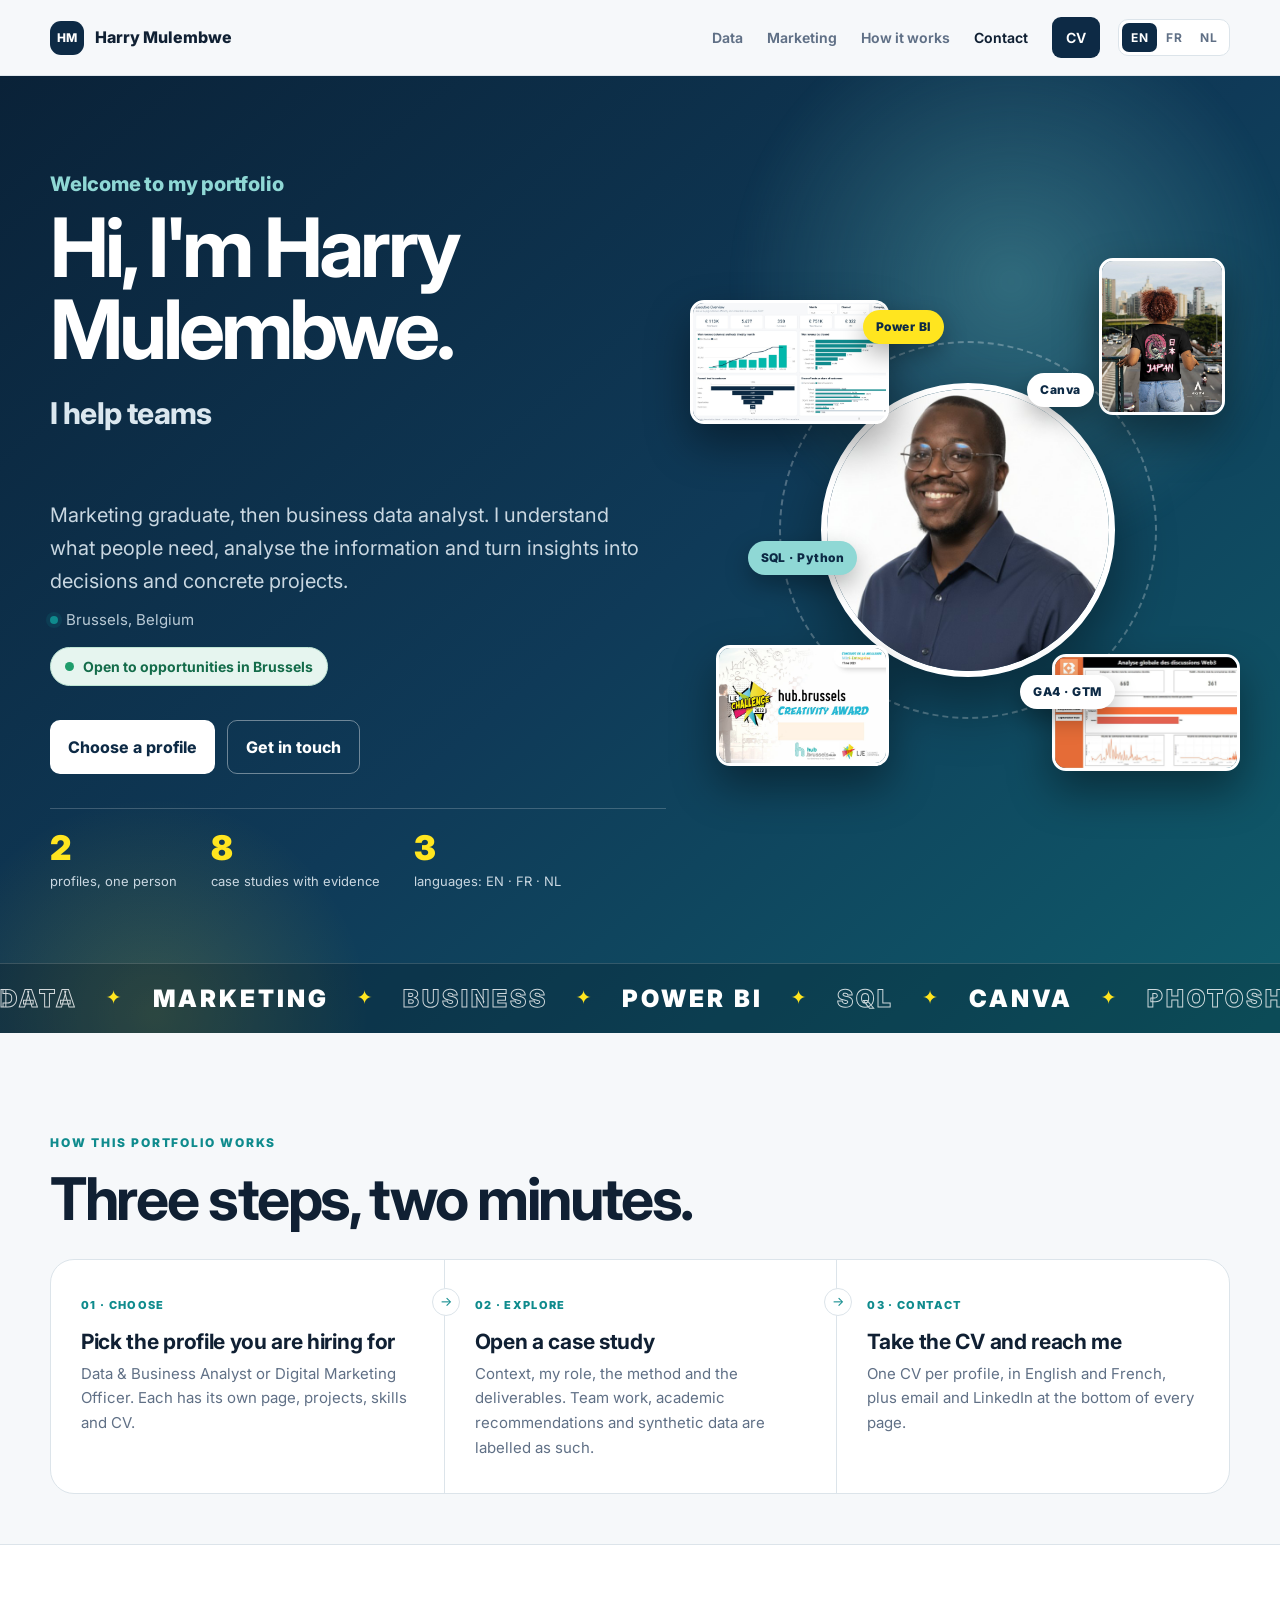
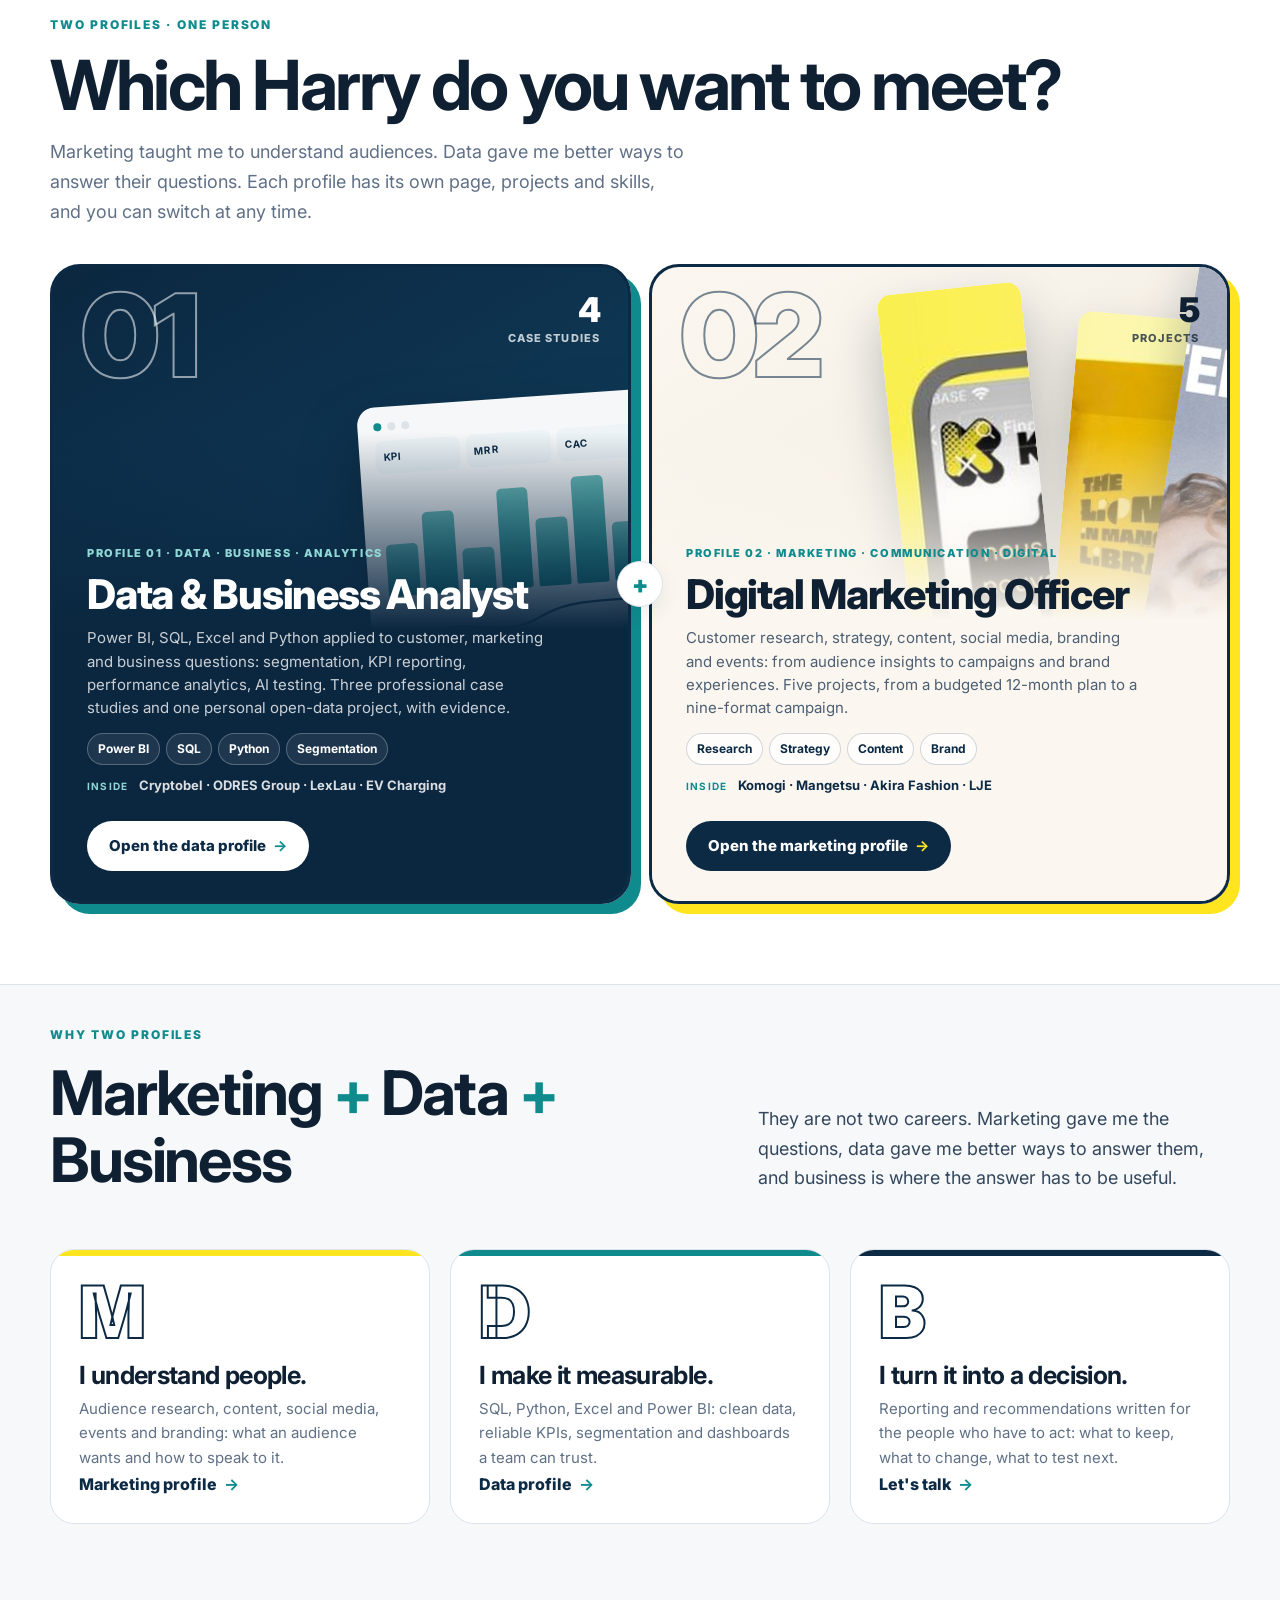
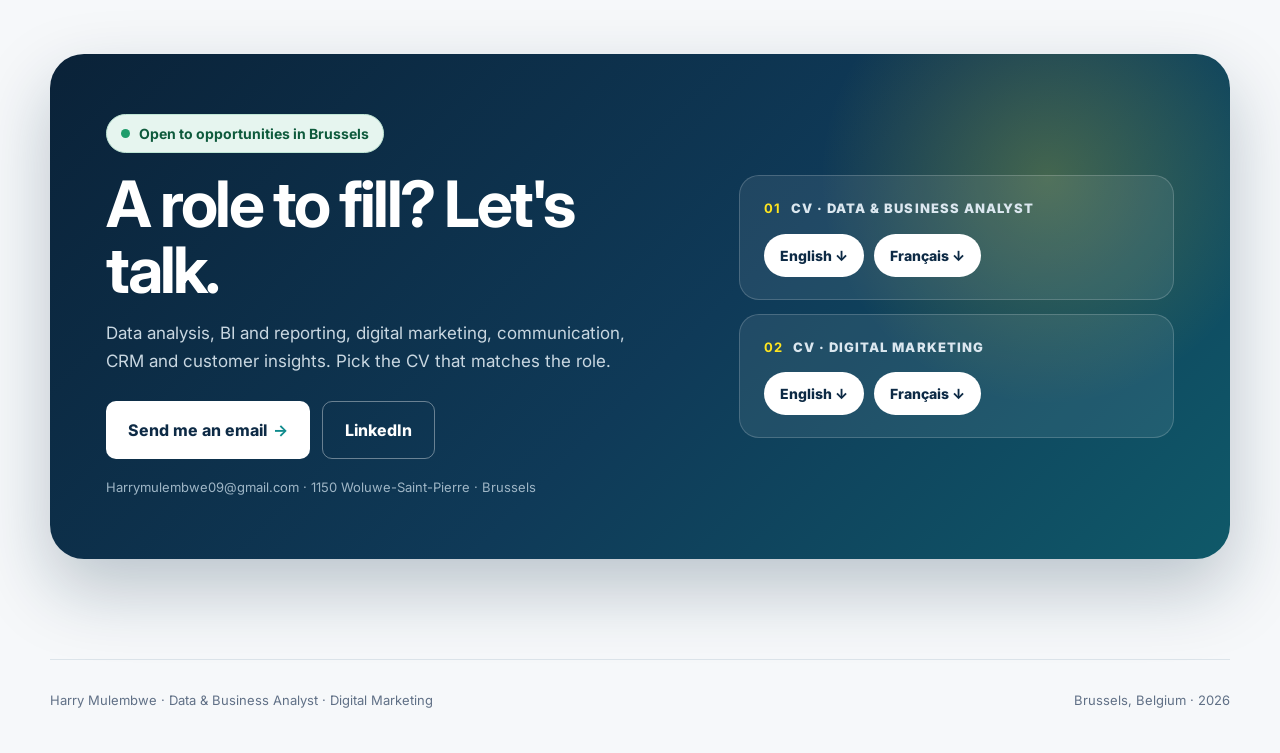
==== commit d740b240: "Add personal project: Belgian EV Charging Infrastructure Intelligence New case study page (EN/FR/NL)" ====
--- a/index.html
+++ b/index.html
@@ -82,7 +82,7 @@
           </div>
           <dl class="lp-facts">
             <div><dt data-count="2">2</dt><dd data-i18n="lp.f1">profiles, one person</dd></div>
-            <div><dt data-count="7">7</dt><dd data-i18n="lp.f2">case studies with evidence</dd></div>
+            <div><dt data-count="8">8</dt><dd data-i18n="lp.f2">case studies with evidence</dd></div>
             <div><dt data-count="3">3</dt><dd data-i18n="lp.f3">languages: EN · FR · NL</dd></div>
           </dl>
         </div>
@@ -140,9 +140,9 @@
           <span class="path-body">
             <span class="path-kicker" data-i18n="gw.d.k">Profile 01 · Data · Business · Analytics</span>
             <span class="path-title" data-i18n="gw.d.t">Data &amp; Business Analyst</span>
-            <span class="path-desc" data-i18n="gw.d.p">Power BI, SQL, Excel and Python applied to customer, marketing and business questions: segmentation, KPI reporting, performance analytics, AI testing. Three case studies with evidence.</span>
+            <span class="path-desc" data-i18n="gw.d.p">Power BI, SQL, Excel and Python applied to customer, marketing and business questions: segmentation, KPI reporting, performance analytics, AI testing. Three professional case studies and one personal open-data project, with evidence.</span>
             <span class="path-tags" aria-hidden="true"><i>Power BI</i><i>SQL</i><i>Python</i><i data-i18n="gw.d.tag">Segmentation</i></span>
-            <span class="path-inside"><b data-i18n="gw.in">Inside</b> Cryptobel · ODRES Group · LexLau</span>
+            <span class="path-inside"><b data-i18n="gw.in">Inside</b> Cryptobel · ODRES Group · LexLau · EV Charging</span>
             <span class="path-cta" data-i18n="gw.d.c">Open the data profile <b>→</b></span>
           </span>
           <span class="path-art art-data" aria-hidden="true">
@@ -154,7 +154,7 @@
             </span>
             <span class="pd-ring"></span>
           </span>
-          <span class="path-count"><b data-count="3">3</b><small data-i18n="gw.d.n">case studies</small></span>
+          <span class="path-count"><b data-count="4">4</b><small data-i18n="gw.d.n">case studies</small></span>
         </a>
         <span class="path-plus" aria-hidden="true"><i>+</i></span>
         <a class="path path-mkt reveal" href="marketing/" data-path="mkt" style="--i:1">
--- a/styles.css
+++ b/styles.css
@@ -771,7 +771,8 @@
 .lp-cta{position:relative;display:grid;grid-template-columns:1.15fr .85fr;gap:44px;align-items:center;padding:60px 56px;border-radius:34px;background:linear-gradient(135deg,#0a2238 0%,#0f3a58 55%,#0f6a72 125%);color:#fff;overflow:hidden;isolation:isolate;box-shadow:0 30px 70px rgba(13,42,69,.25)}
 .lp-cta::before{content:"";position:absolute;right:-12%;top:-40%;width:55%;aspect-ratio:1;border-radius:50%;background:radial-gradient(closest-side,rgba(255,229,31,.22),transparent 70%);z-index:-1;animation:mkpBlob 14s ease-in-out infinite}
 .lp-cta-text{min-width:0}
-.lp-cta .hero-open{margin:0 0 18px}
+.lp-cta p.hero-open{margin:0 0 18px;color:#0e5a3c;font-size:14px;max-width:none;background:#e6f5ef;border-color:#bfe5d4}
+.lp-cta h2{hyphens:manual;overflow-wrap:normal}
 .lp-cta h2{font-size:clamp(36px,5vw,68px);line-height:1.02;letter-spacing:-.045em;margin:0;color:#fff}
 .lp-cta p{color:#c9d7e1;font-size:17px;max-width:560px}
 .lp-cta-actions{display:flex;flex-wrap:wrap;gap:12px;margin-top:26px}
@@ -803,3 +804,78 @@
   .lp .path-cta::after,.lp-cta::before{animation:none}
   .lp-cv-card,.lp .path{transition:none}
 }
+
+/* ===== Data profile: analytic edition ===== */
+.dp .rot{flex-basis:100%}
+.dp .rot b{color:#8fd8d5;animation:rotW3 6s cubic-bezier(.2,.8,.2,1) infinite;animation-delay:calc(var(--n)*2s)}
+.dp-hero{background:linear-gradient(140deg,#071a2c 0%,#0d2a45 55%,#0f4f5c 125%)}
+.dp-hero::after{background:radial-gradient(closest-side,rgba(104,187,184,.2),transparent 70%)}
+.dp .lp-facts dt{color:#8fd8d5}
+.dp .mkp-track i{color:#8fd8d5}
+.dp .mkp-hero .btn.primary:hover{background:#8fd8d5}
+.dp .ob{border-radius:10px}
+.dp .ob1{width:40%;left:-4%;top:5%}
+.dp .ob2{width:36%;right:-3%;top:2%}
+.dp .ob3{width:38%;left:-2%;bottom:4%}
+.dp .ob4{width:37%;right:-3%;bottom:2%;border-radius:10px}
+.dp .ob-chip.c1{background:#8fd8d5}
+.dp .ob-chip.c3{background:#fff}
+.dp .pitch.p1{--pc:var(--teal2)}
+.dp .pitch:hover{transform:translateY(-8px)}
+.dp .pitch dd{max-width:22ch}
+.dp .project-card{transition:transform .35s cubic-bezier(.2,.8,.2,1),box-shadow .35s,border-color .35s}
+.dp .project-card:hover{border-color:var(--teal);box-shadow:0 26px 60px rgba(16,32,51,.14)}
+.dp .project-card .mk-figures{margin:18px 0 4px}
+.dp .project-card .thumb img{transition:transform .8s cubic-bezier(.2,.7,.2,1)}
+.dp .project-card:hover .thumb img{transform:scale(1.04)}
+.dp .tline::before{background:linear-gradient(90deg,var(--teal2),var(--teal),var(--navy))}
+.lp-cv-card.alt a{background:transparent;color:#fff;border:1px solid rgba(255,255,255,.4)}
+.lp-cv-card.alt a:hover{background:rgba(255,255,255,.12);color:#fff}
+@media(max-width:950px){.dp .tline::before{background:linear-gradient(180deg,var(--teal2),var(--teal),var(--navy))}}
+@media(prefers-reduced-motion:reduce){.dp .rot b{animation:none}.dp .project-card,.dp .project-card .thumb img{transition:none}}
+.dp .lp-contact{padding-top:80px}
+.mkp:not(.lp):not(.dp) .lp-contact{padding-top:80px}
+.lp-cta-mkt::before{background:radial-gradient(closest-side,rgba(255,79,163,.24),transparent 70%)}
+.lp-cta-mkt .lp-cv-card>span b{color:#ffe51f}
+
+/* ---- Data profile: "Personal project" showcase (EV Charging). Additive block, used only by data/index.html ---- */
+.pp-section{padding-top:0;scroll-margin-top:70px}
+.pp-card{position:relative;isolation:isolate;overflow:hidden;border-radius:34px;padding:50px 54px 46px;background:linear-gradient(135deg,#0a2238 0%,#0f3a58 58%,#0f6a72 130%);color:#fff;box-shadow:0 30px 70px rgba(13,42,69,.25)}
+.pp-card::before{content:"";position:absolute;right:-10%;top:-34%;width:52%;aspect-ratio:1;border-radius:50%;background:radial-gradient(closest-side,rgba(143,216,213,.3),transparent 70%);z-index:-1}
+.pp-head{display:grid;grid-template-columns:1.1fr .9fr;gap:52px;align-items:end}
+.pp-head>*{min-width:0}
+.pp-kicker{display:flex;flex-wrap:wrap;gap:8px;margin:0 0 18px}
+.pp-kicker span{font-size:11px;font-weight:850;letter-spacing:.1em;text-transform:uppercase;padding:6px 11px;border-radius:999px;border:1px solid rgba(255,255,255,.42);color:#fff}
+.pp-kicker span:first-child{background:#8fd8d5;border-color:#8fd8d5;color:#0a2238}
+.pp-card h3{font-size:clamp(28px,3.5vw,46px);line-height:1.05;letter-spacing:-.035em;margin:0 0 16px;color:#fff}
+.pp-desc{margin:0;color:#d3dfe8;font-size:18px;max-width:580px}
+.pp-figures{display:grid;grid-template-columns:1fr 1fr;gap:0 28px;margin:0}
+.pp-figures div{min-width:0;padding:14px 0 13px;border-top:1px solid rgba(255,255,255,.22)}
+.pp-figures dt{font-size:36px;font-weight:900;letter-spacing:-.04em;line-height:1;color:#8fd8d5;font-variant-numeric:tabular-nums}
+.pp-figures dd{margin:6px 0 0;font-size:13px;color:#d3dfe8;line-height:1.35}
+.pp-shot{display:block;margin-top:38px;border-radius:16px;overflow:hidden;border:1px solid rgba(255,255,255,.28);background:#f3f3f2;box-shadow:0 26px 60px rgba(0,0,0,.35)}
+.pp-shot img{display:block;width:100%;height:auto;transition:transform .8s cubic-bezier(.2,.7,.2,1)}
+.pp-shot:hover img{transform:scale(1.015)}
+.pp-shot:focus-visible{outline:3px solid #8fd8d5;outline-offset:3px}
+.pp-cap{margin:14px 0 0;font-size:13px;color:#b9cad6}
+.pp-foot{display:flex;flex-wrap:wrap;gap:18px 26px;align-items:center;justify-content:space-between;margin-top:24px;padding-top:24px;border-top:1px solid rgba(255,255,255,.22)}
+.pp-card .tags{margin:0}
+.pp-card .tags span{background:rgba(255,255,255,.08);border-color:rgba(255,255,255,.3);color:#fff}
+.pp-foot .btn{padding:15px 22px;font-size:16px}
+.pp-foot .light-btn b{color:var(--teal);margin-left:6px;display:inline-block;transition:transform .2s}
+.pp-foot .light-btn:hover b{transform:translateX(5px)}
+@media(max-width:900px){
+  .pp-card{padding:40px 30px 34px;border-radius:28px}
+  .pp-head{grid-template-columns:1fr;gap:28px}
+}
+@media(max-width:620px){
+  .pp-card{padding:30px 20px 26px;border-radius:24px}
+  .pp-desc{font-size:16px}
+  .pp-figures{gap:0 18px}
+  .pp-figures dt{font-size:28px}
+  .pp-shot{margin-top:26px;border-radius:10px}
+  .pp-foot .btn{width:100%}
+}
+/* the extra nav link only where the desktop nav has room for it */
+@media(min-width:951px) and (max-width:1260px){.dp .nav a[href="#personal"]{display:none}}
+@media(prefers-reduced-motion:reduce){.pp-shot img,.pp-foot .light-btn b{transition:none}.pp-shot:hover img{transform:none}}
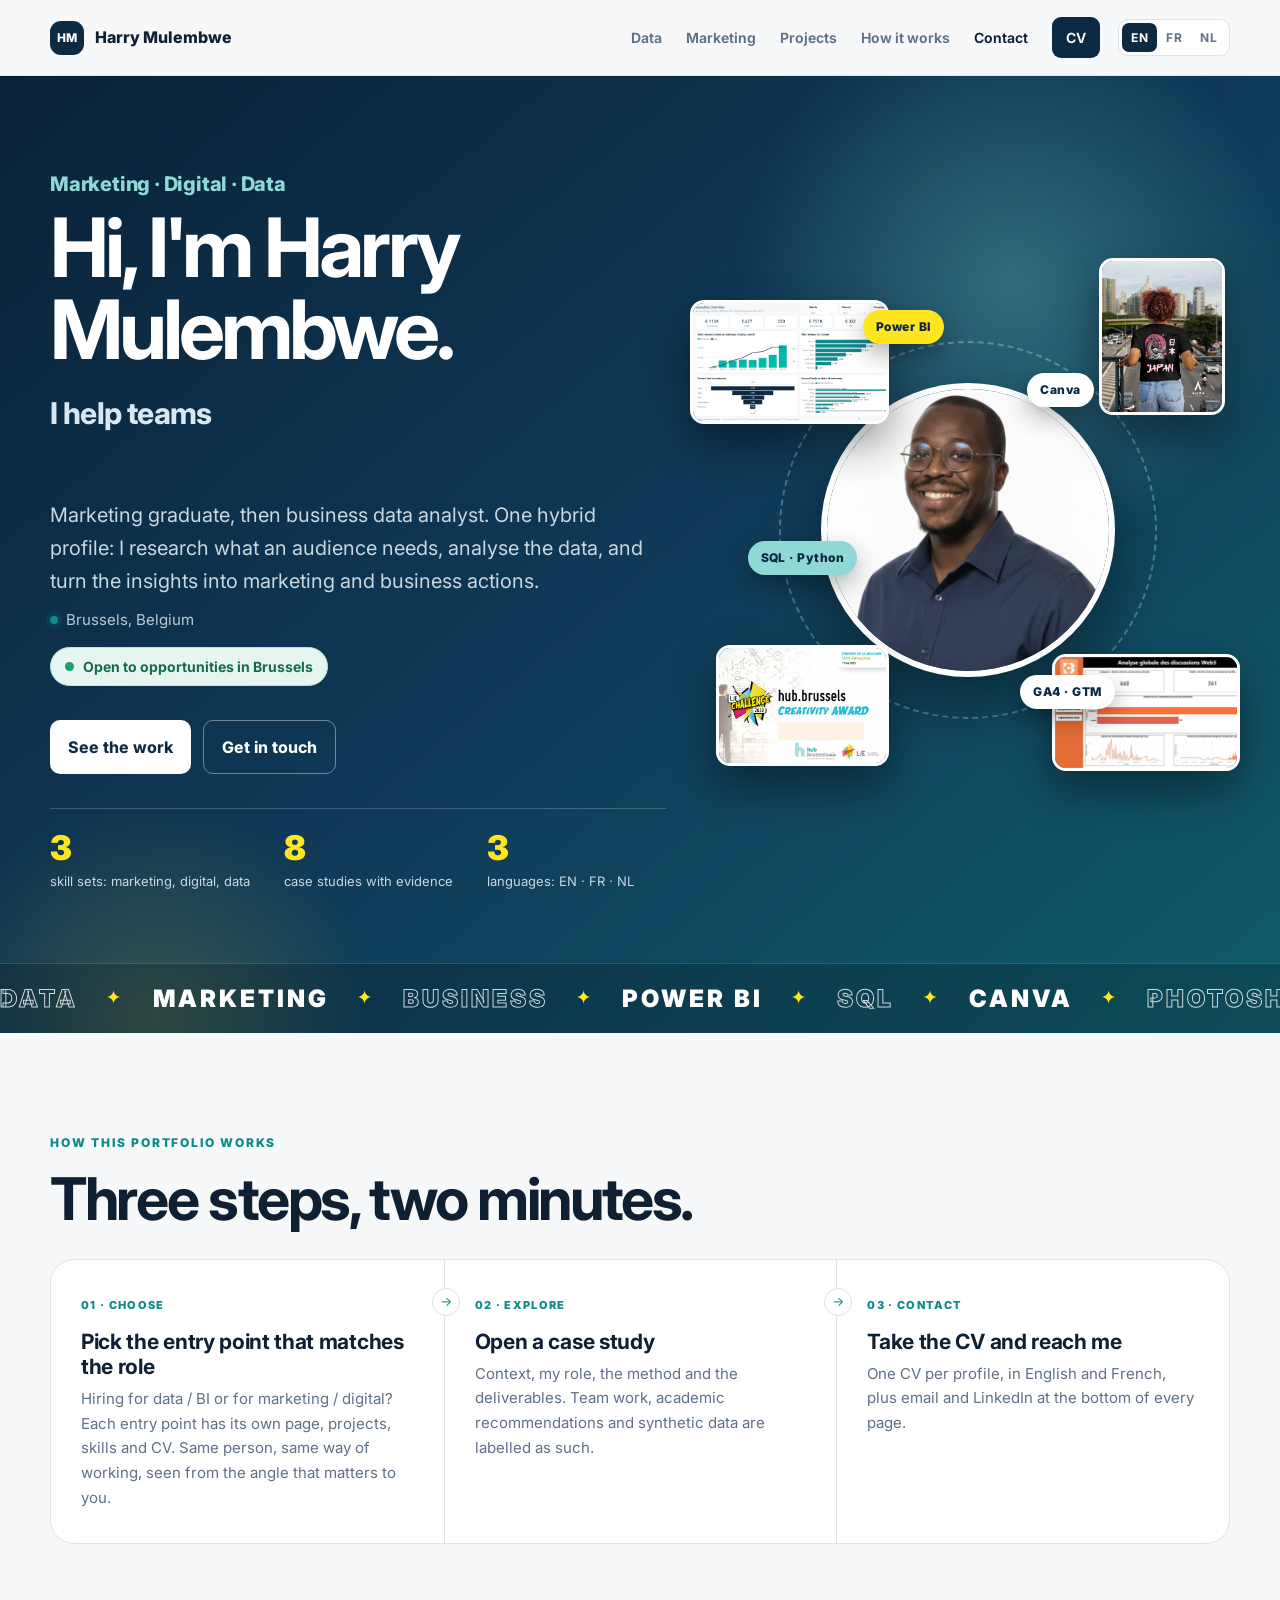
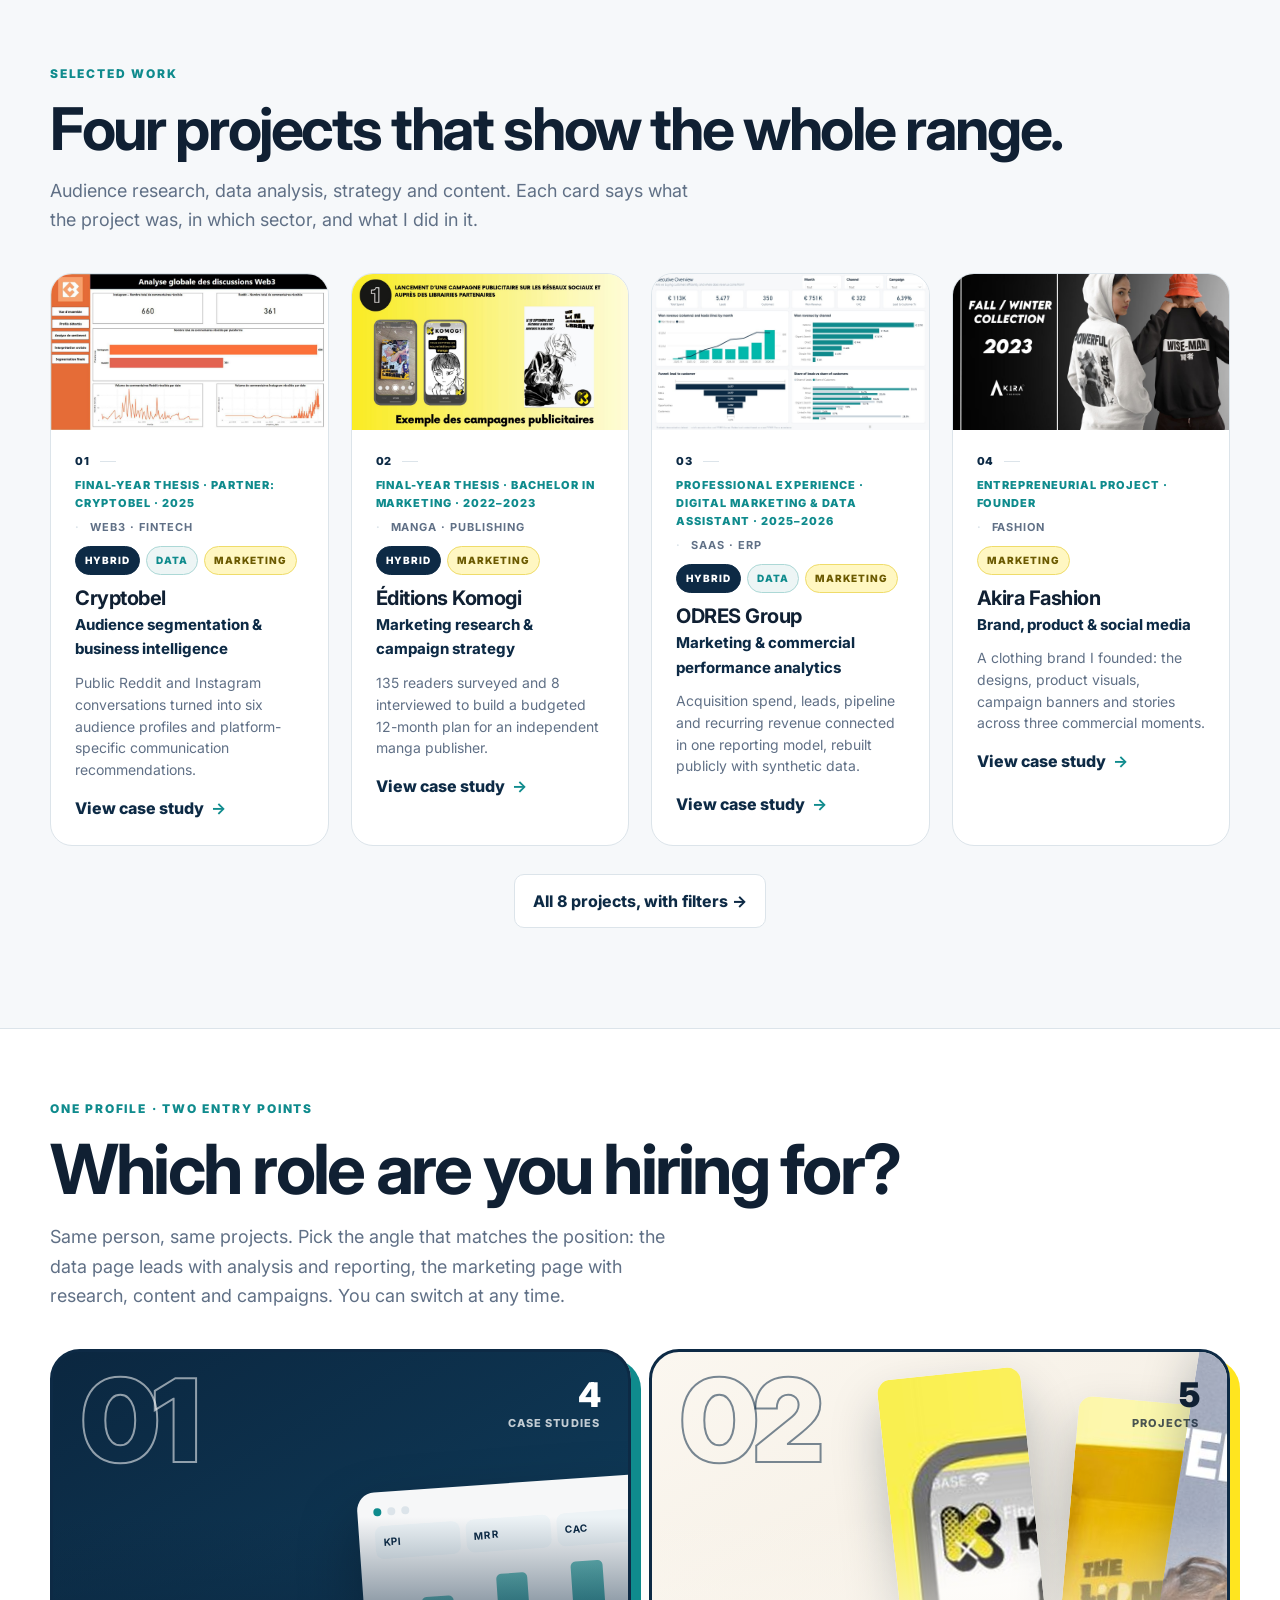
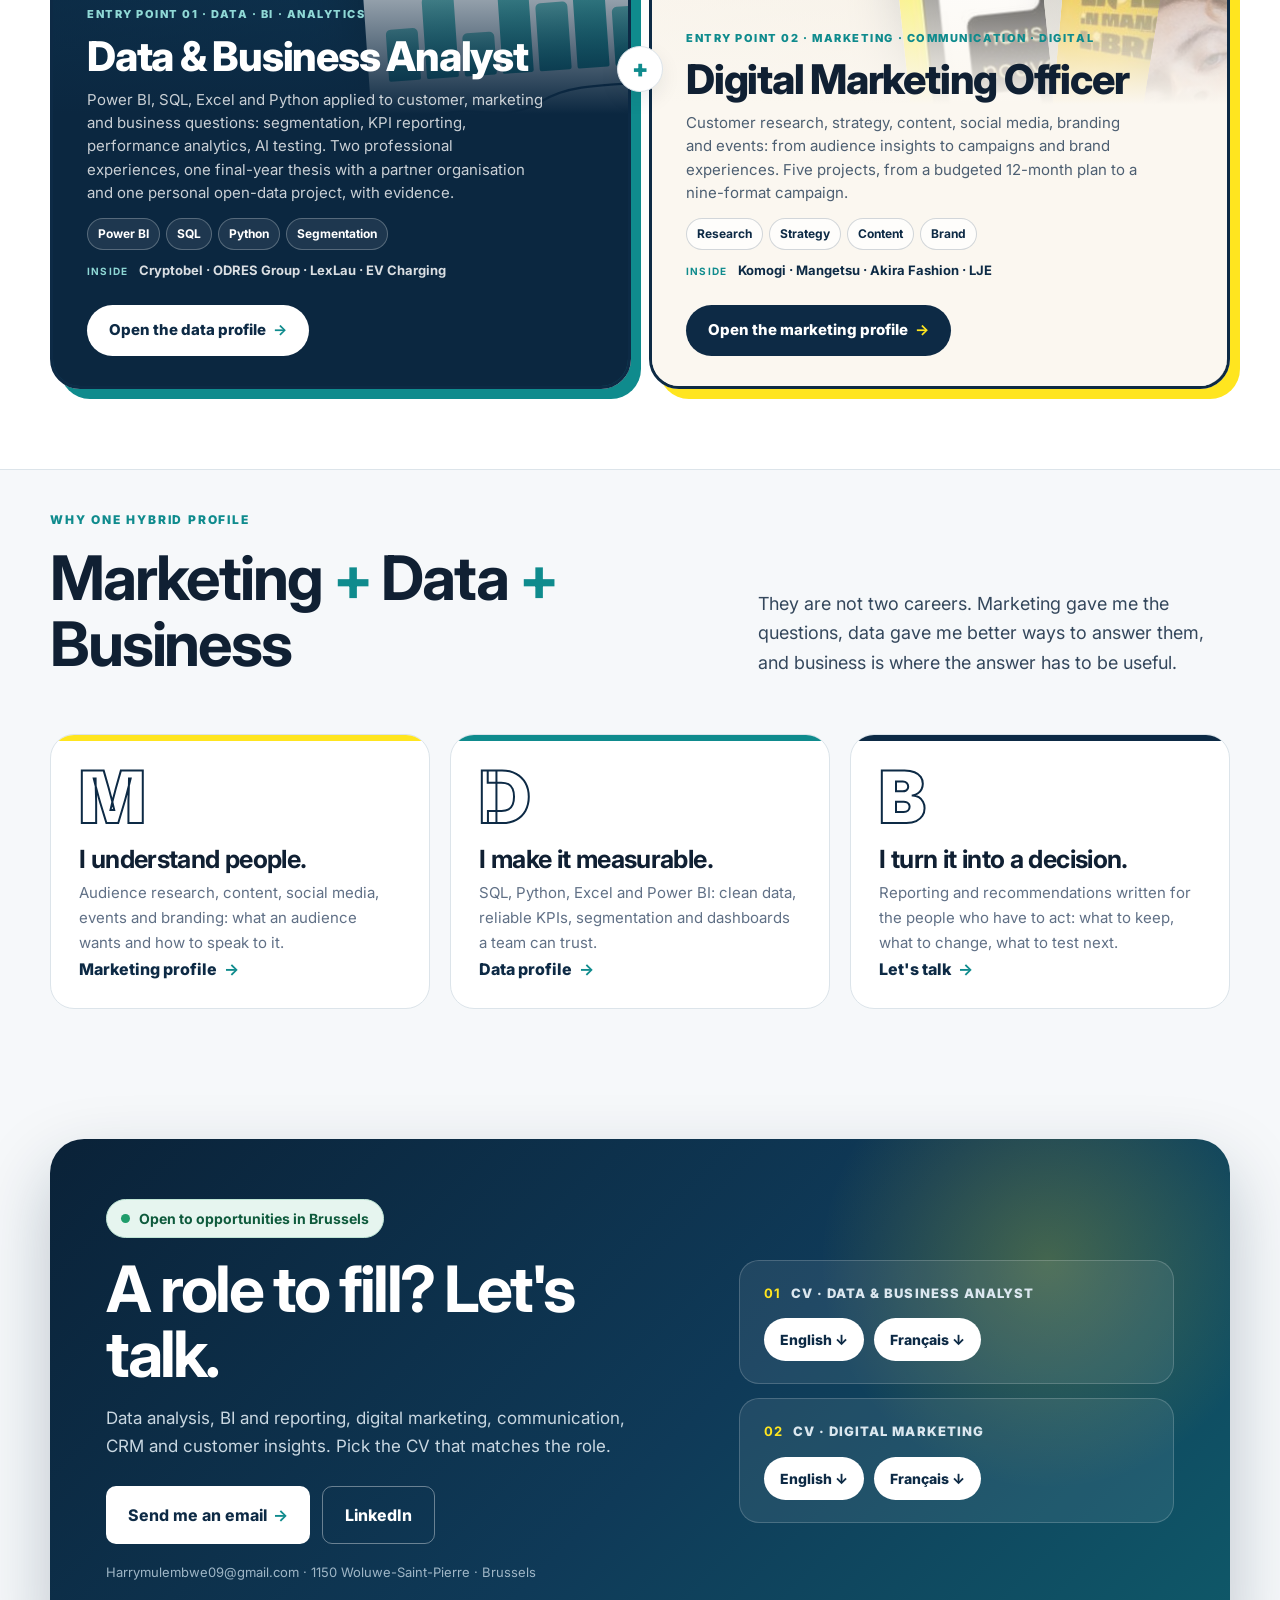
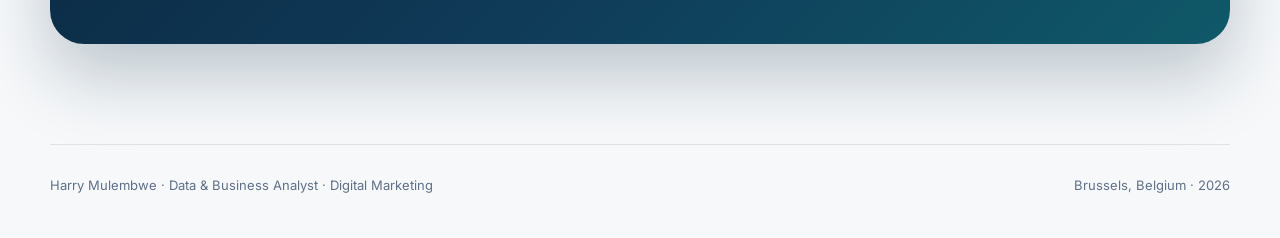
==== commit 4dda1e8a: "Positioning: one hybrid profile (Marketing · Digital · Data), projects index, nature labels - Landin" ====
--- a/index.html
+++ b/index.html
@@ -3,8 +3,8 @@
 <head>
   <meta charset="utf-8" />
   <meta name="viewport" content="width=device-width, initial-scale=1" />
-  <title data-i18n="meta.title">Harry Mulembwe | Data &amp; Business Analyst · Marketing &amp; Communication</title>
-  <meta name="description" content="Portfolio of Harry Mulembwe, Brussels. Two profiles, one person: Data & Business Analyst (Power BI, SQL, Python) and Marketing & Communication (research, strategy, content, events)." data-i18n-attr="content:meta.desc" />
+  <title data-i18n="meta.title">Harry Mulembwe | Marketing · Digital · Data · Brussels</title>
+  <meta name="description" content="Portfolio of Harry Mulembwe, Brussels. One hybrid profile, Marketing · Digital · Data: audience research, digital marketing, data analysis and BI reporting. Eight case studies with evidence, in English, French and Dutch." data-i18n-attr="content:meta.desc" />
   <meta name="theme-color" content="#0d2a45" />
   <link rel="canonical" href="https://harry-mulembwe.vercel.app/" />
   <link rel="alternate" hreflang="en" href="https://harry-mulembwe.vercel.app/?lang=en" />
@@ -14,8 +14,8 @@
   <meta property="og:type" content="website" />
   <meta property="og:site_name" content="Harry Mulembwe" />
   <meta property="og:url" content="https://harry-mulembwe.vercel.app/" />
-  <meta property="og:title" content="Harry Mulembwe | Data &amp; Business Analyst" />
-  <meta property="og:description" content="Turning business, customer and marketing data into clear reporting, actionable insights and practical recommendations. Power BI, SQL, Excel, Python. Brussels." />
+  <meta property="og:title" content="Harry Mulembwe | Marketing · Digital · Data" />
+  <meta property="og:description" content="One hybrid profile, Marketing · Digital · Data: audience research, digital marketing, data analysis and BI reporting. Eight case studies with evidence." />
   <meta property="og:image" content="https://harry-mulembwe.vercel.app/assets/og/og-home.jpg" />
   <meta property="og:image:width" content="1200" />
   <meta property="og:image:height" content="630" />
@@ -24,8 +24,8 @@
   <meta property="og:locale:alternate" content="fr_BE" />
   <meta property="og:locale:alternate" content="nl_BE" />
   <meta name="twitter:card" content="summary_large_image" />
-  <meta name="twitter:title" content="Harry Mulembwe | Data &amp; Business Analyst" />
-  <meta name="twitter:description" content="Turning business, customer and marketing data into clear reporting, actionable insights and practical recommendations. Power BI, SQL, Excel, Python. Brussels." />
+  <meta name="twitter:title" content="Harry Mulembwe | Marketing · Digital · Data" />
+  <meta name="twitter:description" content="One hybrid profile, Marketing · Digital · Data: audience research, digital marketing, data analysis and BI reporting. Eight case studies with evidence." />
   <meta name="twitter:image" content="https://harry-mulembwe.vercel.app/assets/og/og-home.jpg" />
   <script type="application/ld+json">{"@context": "https://schema.org", "@type": "Person", "name": "Harry Mulembwe", "jobTitle": "Data & Business Analyst", "url": "https://harry-mulembwe.vercel.app/", "image": "https://harry-mulembwe.vercel.app/assets/img/harry-mulembwe.jpg", "address": {"@type": "PostalAddress", "addressLocality": "Brussels", "addressCountry": "BE"}, "sameAs": ["https://linkedin.com/in/harry-mulembwe"], "alumniOf": {"@type": "CollegeOrUniversity", "name": "EPHEC"}, "knowsAbout": ["Power BI", "DAX", "SQL", "Excel", "Power Query", "Python", "Data analysis", "Business intelligence", "KPI reporting", "Customer segmentation"], "knowsLanguage": ["fr", "en", "nl"]}</script>
   <link rel="icon" href="assets/favicon.svg" type="image/svg+xml" />
@@ -53,6 +53,7 @@
       <nav class="nav" aria-label="Main navigation">
         <a href="data/" data-i18n="nav.data">Data</a>
         <a href="marketing/" data-i18n="nav.marketing">Marketing</a>
+        <a href="projects/" data-i18n="nav.proj">Projects</a>
         <a href="#how" data-i18n="nav.how">How it works</a>
         <a href="#contact" data-i18n="nav.contact">Contact</a>
         <a class="nav-cta" href="assets/cv/Harry_Mulembwe_CV_EN.pdf" data-i18n-attr="href:cv.href" target="_blank" rel="noopener">CV</a>
@@ -70,18 +71,18 @@
     <section class="mkp-hero lp-hero">
       <div class="shell mkp-hero-in">
         <div class="hero-text mkp-text">
-          <p class="hero-name" data-i18n="lp.eyebrow">Welcome to my portfolio</p>
+          <p class="hero-name" data-i18n="lp.eyebrow">Marketing · Digital · Data</p>
           <h1 data-i18n="lp.title">Hi, I'm Harry Mulembwe.</h1>
           <p class="mkp-rot"><span data-i18n="lp.rot0">I help teams</span> <span class="rot" aria-hidden="true"><b data-i18n="lp.r1" style="--n:0">understand their audience</b><b data-i18n="lp.r2" style="--n:1">measure what works</b><b data-i18n="lp.r3" style="--n:2">decide what to do next</b></span><span class="sr-only" data-i18n="lp.rotAll">understand their audience, measure what works and decide what to do next</span></p>
-          <p class="hero-lead" data-i18n="lp.lead">Marketing graduate, then business data analyst. I understand what people need, analyse the information and turn insights into decisions and concrete projects.</p>
+          <p class="hero-lead" data-i18n="lp.lead">Marketing graduate, then business data analyst. One hybrid profile: I research what an audience needs, analyse the data, and turn the insights into marketing and business actions.</p>
           <p class="hero-loc"><span class="pin"></span><span data-i18n="hero.loc">Brussels, Belgium</span></p>
           <p class="hero-open"><span class="open-dot" aria-hidden="true"></span><span data-i18n="hero.open">Open to opportunities in Brussels</span></p>
           <div class="hero-actions">
-            <a class="btn primary" href="#paths" data-i18n="lp.cta1">Choose a profile</a>
+            <a class="btn primary" href="#work" data-i18n="lp.cta1">See the work</a>
             <a class="btn secondary" href="#contact" data-i18n="lp.cta2">Get in touch</a>
           </div>
           <dl class="lp-facts">
-            <div><dt data-count="2">2</dt><dd data-i18n="lp.f1">profiles, one person</dd></div>
+            <div><dt data-count="3">3</dt><dd data-i18n="lp.f1">skill sets: marketing, digital, data</dd></div>
             <div><dt data-count="8">8</dt><dd data-i18n="lp.f2">case studies with evidence</dd></div>
             <div><dt data-count="3">3</dt><dd data-i18n="lp.f3">languages: EN · FR · NL</dd></div>
           </dl>
@@ -111,8 +112,8 @@
       <div class="teaser reveal">
         <article>
           <span class="t-step">01 · <span data-i18n="hw.1l">Choose</span></span>
-          <h2 data-i18n="hw.1t">Pick the profile you are hiring for</h2>
-          <p data-i18n="hw.1p">Data &amp; Business Analyst or Digital Marketing Officer. Each has its own page, projects, skills and CV.</p>
+          <h2 data-i18n="hw.1t">Pick the entry point that matches the role</h2>
+          <p data-i18n="hw.1p">Hiring for data / BI or for marketing / digital? Each entry point has its own page, projects, skills and CV. Same person, same way of working, seen from the angle that matters to you.</p>
         </article>
         <article>
           <span class="t-step">02 · <span data-i18n="hw.2l">Explore</span></span>
@@ -127,20 +128,80 @@
       </div>
     </section>
 
+    <!-- SELECTED WORK -->
+    <section id="work" class="section shell pj-section">
+      <div class="gateway-head reveal">
+        <div class="eyebrow" data-i18n="sw.eyebrow">Selected work</div>
+        <h2 data-i18n="sw.title">Four projects that show the whole range.</h2>
+        <p data-i18n="sw.p">Audience research, data analysis, strategy and content. Each card says what the project was, in which sector, and what I did in it.</p>
+      </div>
+      <div class="pj-grid sw-grid">
+        <article class="pj-card reveal" data-cat="hybrid data marketing" style="--i:0">
+          <a class="pj-visual" href="projects/cryptobel/index.html" aria-label="Cryptobel case study"><img src="projects/cryptobel/proof/01-social-media-overview.jpg" alt="Power BI report from the Cryptobel project" loading="lazy" width="1600" height="900" /></a>
+          <div class="pj-body">
+            <p class="pj-kicker"><span class="pj-no">01</span><span class="pj-nature" data-i18n="cryptobel.nature">Final-year thesis · partner: Cryptobel · 2025</span><span class="pj-ind" data-i18n="cryptobel.ind">Web3 · Fintech</span></p>
+            <div class="pj-cats"><span class="c-hybrid" data-i18n="cat.hybrid">Hybrid</span><span class="c-data" data-i18n="cat.data">Data</span><span class="c-mkt" data-i18n="cat.marketing">Marketing</span></div>
+            <h3>Cryptobel</h3>
+            <p class="pj-cat" data-i18n="cryptobel.cat">Audience segmentation &amp; business intelligence</p>
+            <p class="pj-desc" data-i18n="cryptobel.desc">Public Reddit and Instagram conversations turned into six audience profiles and platform-specific communication recommendations.</p>
+            <dl class="mk-figures"><div><dt data-count="1,985">1,985</dt><dd data-i18n="cryptobel.f1">messages collected</dd></div><div><dt data-count="6">6</dt><dd data-i18n="cryptobel.f2">audience profiles</dd></div></dl>
+            <a class="text-link" href="projects/cryptobel/index.html" data-i18n="pj.cta">View case study <b>→</b></a>
+          </div>
+        </article>
+        <article class="pj-card reveal" data-cat="hybrid marketing" style="--i:1">
+          <a class="pj-visual" href="projects/komogi/index.html" aria-label="Éditions Komogi case study"><img src="projects/komogi/proof/komogi_05_social_campaign.jpg" alt="Social media campaign mock-ups for Komogi" loading="lazy" width="1600" height="900" /></a>
+          <div class="pj-body">
+            <p class="pj-kicker"><span class="pj-no">02</span><span class="pj-nature" data-i18n="komogi.nature">Final-year thesis · Bachelor in Marketing · 2022–2023</span><span class="pj-ind" data-i18n="komogi.ind">Manga · Publishing</span></p>
+            <div class="pj-cats"><span class="c-hybrid" data-i18n="cat.hybrid">Hybrid</span><span class="c-mkt" data-i18n="cat.marketing">Marketing</span></div>
+            <h3>Éditions Komogi</h3>
+            <p class="pj-cat" data-i18n="komogi.cat">Marketing research &amp; campaign strategy</p>
+            <p class="pj-desc" data-i18n="komogi.desc">135 readers surveyed and 8 interviewed to build a budgeted 12-month plan for an independent manga publisher.</p>
+            <dl class="mk-figures"><div><dt data-count="135">135</dt><dd data-i18n="komogi.f1">survey respondents</dd></div><div><dt data-count="12">12</dt><dd data-i18n="komogi.f2">months of planned actions</dd></div></dl>
+            <a class="text-link" href="projects/komogi/index.html" data-i18n="pj.cta">View case study <b>→</b></a>
+          </div>
+        </article>
+        <article class="pj-card reveal" data-cat="hybrid data marketing" style="--i:2">
+          <a class="pj-visual" href="projects/odres/index.html" aria-label="ODRES Group case study"><img src="projects/odres/proof/powerbi_01_executive_overview.jpg" alt="Power BI executive overview from the ODRES project" loading="lazy" width="1600" height="900" /></a>
+          <div class="pj-body">
+            <p class="pj-kicker"><span class="pj-no">03</span><span class="pj-nature" data-i18n="odres.nature">Professional experience · Digital Marketing &amp; Data Assistant · 2025–2026</span><span class="pj-ind" data-i18n="odres.ind">SaaS · ERP</span></p>
+            <div class="pj-cats"><span class="c-hybrid" data-i18n="cat.hybrid">Hybrid</span><span class="c-data" data-i18n="cat.data">Data</span><span class="c-mkt" data-i18n="cat.marketing">Marketing</span></div>
+            <h3>ODRES Group</h3>
+            <p class="pj-cat" data-i18n="odres.cat">Marketing &amp; commercial performance analytics</p>
+            <p class="pj-desc" data-i18n="odres.desc">Acquisition spend, leads, pipeline and recurring revenue connected in one reporting model, rebuilt publicly with synthetic data.</p>
+            <dl class="mk-figures"><div><dt data-count="47">47</dt><dd data-i18n="odres.f1">DAX measures</dd></div><div><dt data-count="6">6</dt><dd data-i18n="odres.f2">dashboard pages</dd></div></dl>
+            <a class="text-link" href="projects/odres/index.html" data-i18n="pj.cta">View case study <b>→</b></a>
+          </div>
+        </article>
+        <article class="pj-card reveal" data-cat="marketing" style="--i:3">
+          <a class="pj-visual" href="projects/akira/index.html" aria-label="Akira Fashion case study"><img src="projects/akira/proof/banner_01_fw_collection_2023.jpg" alt="Fall / Winter 2023 campaign banner for Akira Fashion" loading="lazy" width="1600" height="900" /></a>
+          <div class="pj-body">
+            <p class="pj-kicker"><span class="pj-no">04</span><span class="pj-nature" data-i18n="akira.nature">Entrepreneurial project · founder</span><span class="pj-ind" data-i18n="akira.ind">Fashion</span></p>
+            <div class="pj-cats"><span class="c-mkt" data-i18n="cat.marketing">Marketing</span></div>
+            <h3>Akira Fashion</h3>
+            <p class="pj-cat" data-i18n="akira.cat">Brand, product &amp; social media</p>
+            <p class="pj-desc" data-i18n="akira.desc">A clothing brand I founded: the designs, product visuals, campaign banners and stories across three commercial moments.</p>
+            <dl class="mk-figures"><div><dt data-count="3">3</dt><dd data-i18n="akira.f1">campaigns</dd></div><div><dt data-count="28">28</dt><dd data-i18n="akira.f2">visuals</dd></div></dl>
+            <a class="text-link" href="projects/akira/index.html" data-i18n="pj.cta">View case study <b>→</b></a>
+          </div>
+        </article>
+      </div>
+      <p class="sw-more reveal"><a class="btn secondary" href="projects/" data-i18n="sw.all">All 8 projects, with filters →</a></p>
+    </section>
+
     <!-- GATEWAY: choose a path -->
     <section id="paths" class="gateway" aria-labelledby="gw-title">
       <div class="shell gateway-head reveal">
-        <div class="eyebrow" data-i18n="gw.eyebrow">Two profiles · one person</div>
-        <h2 id="gw-title" data-i18n="gw.title">Which Harry do you want to meet?</h2>
-        <p data-i18n="gw.p">Marketing taught me to understand audiences. Data gave me better ways to answer their questions. Each profile has its own page, projects and skills, and you can switch at any time.</p>
+        <div class="eyebrow" data-i18n="gw.eyebrow">One profile · two entry points</div>
+        <h2 id="gw-title" data-i18n="gw.title">Which role are you hiring for?</h2>
+        <p data-i18n="gw.p">Same person, same projects. Pick the angle that matches the position: the data page leads with analysis and reporting, the marketing page with research, content and campaigns. You can switch at any time.</p>
       </div>
       <div class="gateway-grid shell">
         <a class="path path-data reveal" href="data/" data-path="data" style="--i:0">
           <span class="path-no" aria-hidden="true">01</span>
           <span class="path-body">
-            <span class="path-kicker" data-i18n="gw.d.k">Profile 01 · Data · Business · Analytics</span>
+            <span class="path-kicker" data-i18n="gw.d.k">Entry point 01 · Data · BI · Analytics</span>
             <span class="path-title" data-i18n="gw.d.t">Data &amp; Business Analyst</span>
-            <span class="path-desc" data-i18n="gw.d.p">Power BI, SQL, Excel and Python applied to customer, marketing and business questions: segmentation, KPI reporting, performance analytics, AI testing. Three professional case studies and one personal open-data project, with evidence.</span>
+            <span class="path-desc" data-i18n="gw.d.p">Power BI, SQL, Excel and Python applied to customer, marketing and business questions: segmentation, KPI reporting, performance analytics, AI testing. Two professional experiences, one final-year thesis with a partner organisation and one personal open-data project, with evidence.</span>
             <span class="path-tags" aria-hidden="true"><i>Power BI</i><i>SQL</i><i>Python</i><i data-i18n="gw.d.tag">Segmentation</i></span>
             <span class="path-inside"><b data-i18n="gw.in">Inside</b> Cryptobel · ODRES Group · LexLau · EV Charging</span>
             <span class="path-cta" data-i18n="gw.d.c">Open the data profile <b>→</b></span>
@@ -160,7 +221,7 @@
         <a class="path path-mkt reveal" href="marketing/" data-path="mkt" style="--i:1">
           <span class="path-no" aria-hidden="true">02</span>
           <span class="path-body">
-            <span class="path-kicker" data-i18n="gw.m.k">Profile 02 · Marketing · Communication · Digital</span>
+            <span class="path-kicker" data-i18n="gw.m.k">Entry point 02 · Marketing · Communication · Digital</span>
             <span class="path-title" data-i18n="gw.m.t">Digital Marketing Officer</span>
             <span class="path-desc" data-i18n="gw.m.p">Customer research, strategy, content, social media, branding and events: from audience insights to campaigns and brand experiences. Five projects, from a budgeted 12-month plan to a nine-format campaign.</span>
             <span class="path-tags" aria-hidden="true"><i data-i18n="gw.m.t1">Research</i><i data-i18n="gw.m.t2">Strategy</i><i data-i18n="gw.m.t3">Content</i><i data-i18n="gw.m.t4">Brand</i></span>
@@ -181,7 +242,7 @@
     <section id="why" class="section shell lp-why">
       <div class="fam-intro reveal">
         <div class="fam-head"><div>
-          <div class="eyebrow" data-i18n="wb.eyebrow">Why two profiles</div>
+          <div class="eyebrow" data-i18n="wb.eyebrow">Why one hybrid profile</div>
           <h2 class="eq"><span data-i18n="wb.m">Marketing</span> <i>+</i> <span data-i18n="wb.d">Data</span> <i>+</i> <span data-i18n="wb.b">Business</span></h2>
         </div></div>
         <div class="fam-copy"><p data-i18n="wb.p">They are not two careers. Marketing gave me the questions, data gave me better ways to answer them, and business is where the answer has to be useful.</p></div>
--- a/styles.css
+++ b/styles.css
@@ -862,6 +862,7 @@
 .pp-card .tags{margin:0}
 .pp-card .tags span{background:rgba(255,255,255,.08);border-color:rgba(255,255,255,.3);color:#fff}
 .pp-foot .btn{padding:15px 22px;font-size:16px}
+.pp-actions{display:flex;flex-wrap:wrap;gap:12px}
 .pp-foot .light-btn b{color:var(--teal);margin-left:6px;display:inline-block;transition:transform .2s}
 .pp-foot .light-btn:hover b{transform:translateX(5px)}
 @media(max-width:900px){
@@ -874,8 +875,54 @@
   .pp-figures{gap:0 18px}
   .pp-figures dt{font-size:28px}
   .pp-shot{margin-top:26px;border-radius:10px}
+  .pp-actions{width:100%}
   .pp-foot .btn{width:100%}
 }
 /* the extra nav link only where the desktop nav has room for it */
 @media(min-width:951px) and (max-width:1260px){.dp .nav a[href="#personal"]{display:none}}
 @media(prefers-reduced-motion:reduce){.pp-shot img,.pp-foot .light-btn b{transition:none}.pp-shot:hover img{transform:none}}
+
+/* ===== Projects index and selected work ===== */
+.pj-section{padding-top:70px}
+.pj .pj-head{padding-top:50px}
+.pj-head .gateway-head{max-width:900px}
+.pj-head .hero-name{margin:0 0 16px;font-size:13px}
+.pj-filters{display:flex;flex-wrap:wrap;gap:8px;margin:28px 0 30px}
+.pj-filters button{display:inline-flex;align-items:center;gap:8px;padding:10px 16px;border-radius:999px;border:1px solid var(--line);background:#fff;font:inherit;font-weight:750;font-size:14px;color:var(--navy);cursor:pointer;transition:background .2s,color .2s,border-color .2s,transform .2s}
+.pj-filters button i{font-style:normal;font-size:12px;font-weight:700;color:var(--muted)}
+.pj-filters button:hover{border-color:var(--navy);transform:translateY(-1px)}
+.pj-filters button.is-on{background:var(--navy);color:#fff;border-color:var(--navy)}
+.pj-filters button.is-on i{color:#ffe51f}
+.pj-grid{display:grid;grid-template-columns:repeat(2,1fr);gap:22px}
+.pj-card{display:grid;grid-template-rows:auto 1fr;border:1px solid var(--line);border-radius:22px;background:#fff;overflow:hidden;transition:transform .35s cubic-bezier(.2,.8,.2,1),box-shadow .35s,border-color .35s}
+.pj-card:hover{transform:translateY(-6px);box-shadow:0 26px 56px rgba(16,32,51,.13);border-color:var(--teal)}
+.pj-card.is-hidden{display:none}
+.pj-visual{display:block;aspect-ratio:16/9;overflow:hidden;background:var(--soft)}
+.pj-visual img{width:100%;height:100%;object-fit:cover;display:block;transition:transform .8s cubic-bezier(.2,.7,.2,1)}
+.pj-card:hover .pj-visual img{transform:scale(1.04)}
+.pj-body{padding:22px 24px 24px;min-width:0}
+.pj-kicker{display:flex;flex-wrap:wrap;gap:6px 12px;align-items:center;margin:0 0 10px;font-size:11px;font-weight:850;letter-spacing:.09em;text-transform:uppercase;color:var(--teal)}
+.pj-no{color:var(--navy)}
+.pj-no::after{content:"";display:inline-block;width:16px;height:1px;background:var(--line);vertical-align:middle;margin-left:10px}
+.pj-ind{color:var(--muted);font-weight:700}
+.pj-ind::before{content:"·";margin-right:10px;color:var(--line)}
+.pj-cats{display:flex;flex-wrap:wrap;gap:6px;margin:0 0 12px}
+.pj-cats span{font-size:10px;font-weight:850;letter-spacing:.1em;text-transform:uppercase;padding:5px 9px;border-radius:999px;border:1px solid var(--line);color:var(--muted)}
+.pj-cats .c-hybrid{background:var(--navy);color:#fff;border-color:var(--navy)}
+.pj-cats .c-data{background:var(--soft);color:var(--teal);border-color:#acd8d6}
+.pj-cats .c-mkt{background:#fff7c2;color:#6b5a00;border-color:#efdc6a}
+.pj-card h3{margin:0 0 4px;font-size:24px;letter-spacing:-.025em;line-height:1.1}
+.pj-cat{margin:0 0 10px;font-weight:750;color:var(--navy);font-size:15px}
+.pj-desc{margin:0;color:var(--muted);font-size:15px;line-height:1.55}
+.pj-card .mk-figures{margin:16px 0 6px}
+.pj-card .text-link{margin-top:14px;display:inline-block}
+.pj-note{margin:26px 0 0;font-size:13px;color:var(--muted);max-width:720px}
+.sw-grid{grid-template-columns:repeat(4,1fr)}
+.sw-grid .pj-card h3{font-size:20px}
+.sw-grid .pj-desc{font-size:14px}
+.sw-grid .pj-card .mk-figures{display:none}
+.sw-more{margin:28px 0 0;text-align:center}
+.project-status.nature{color:var(--navy);border-color:#c7d3dc;background:#fff;text-transform:uppercase;letter-spacing:.09em;max-width:62%;text-align:right;line-height:1.3}
+@media(max-width:1100px){.sw-grid{grid-template-columns:repeat(2,1fr)}}
+@media(max-width:800px){.pj-grid{grid-template-columns:1fr}.sw-grid{grid-template-columns:1fr}.pj-section{padding-top:50px}}
+@media(prefers-reduced-motion:reduce){.pj-card,.pj-visual img,.pj-filters button{transition:none}}
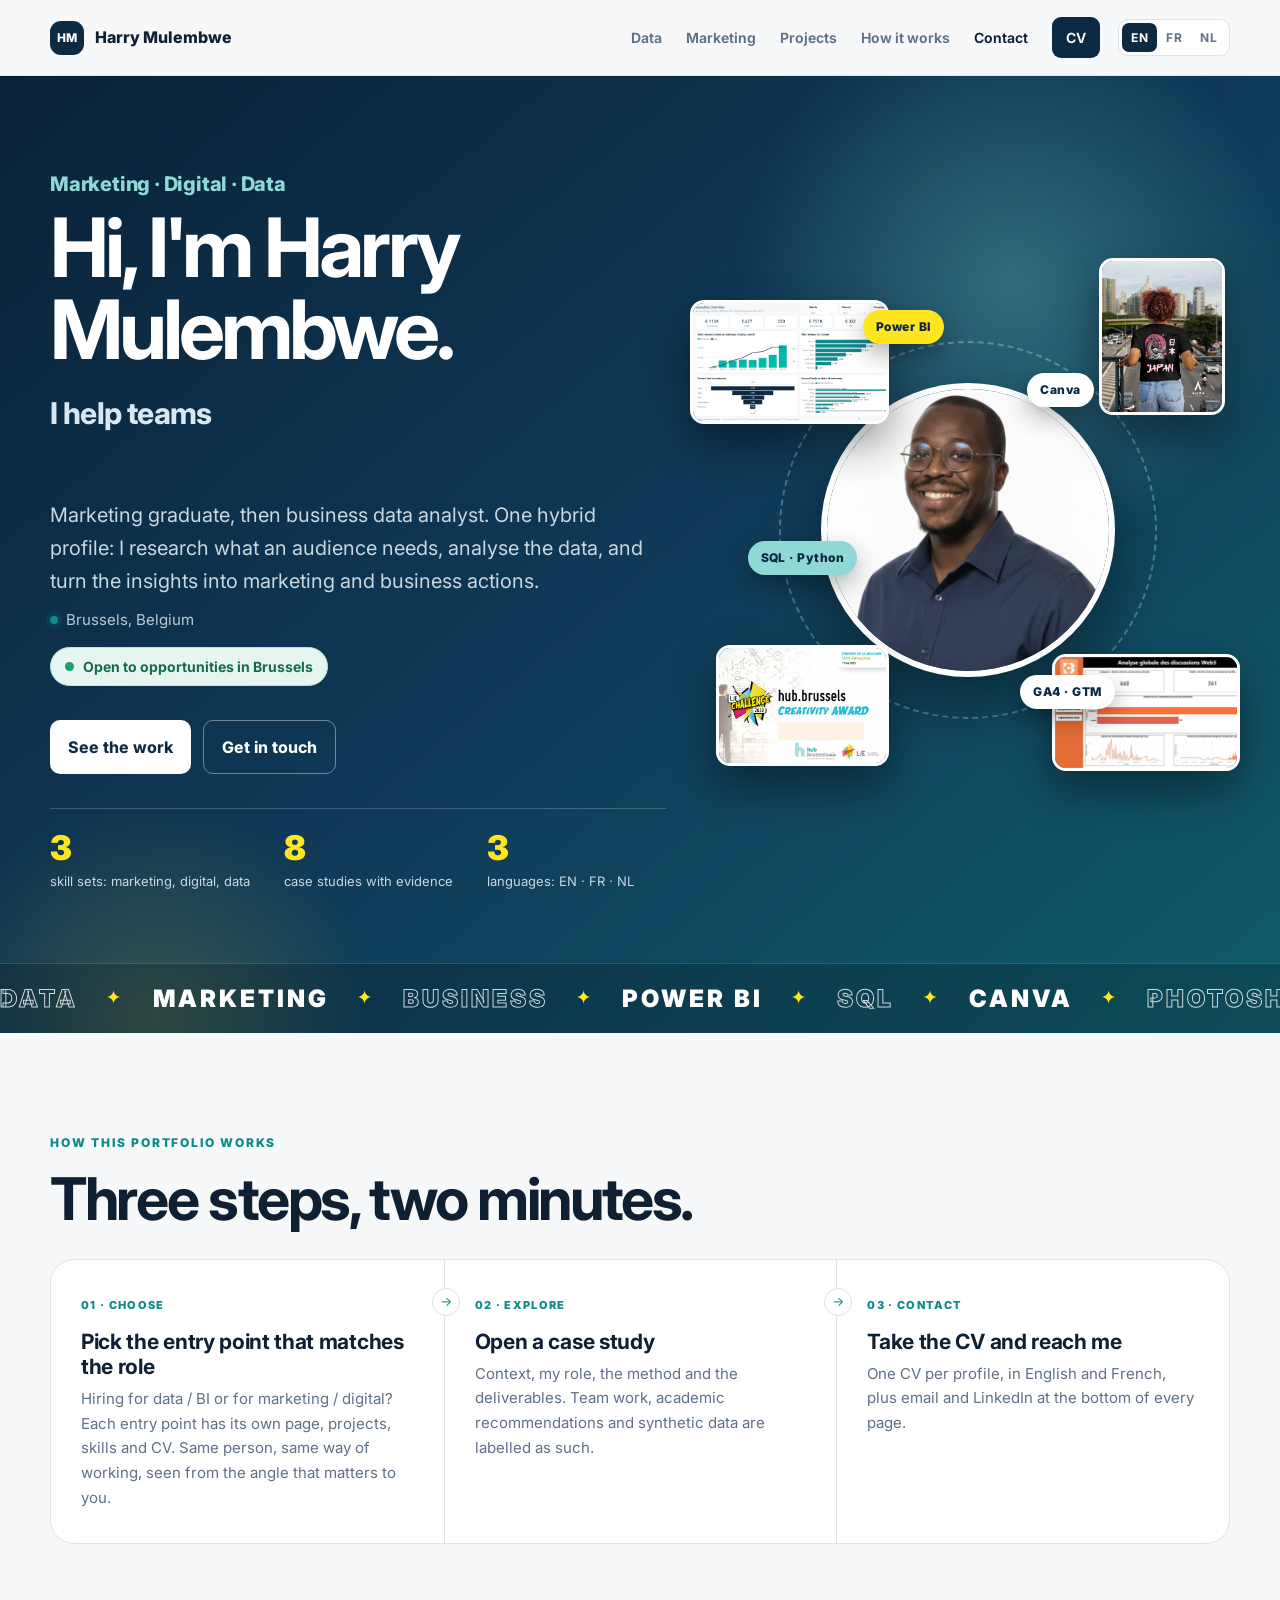
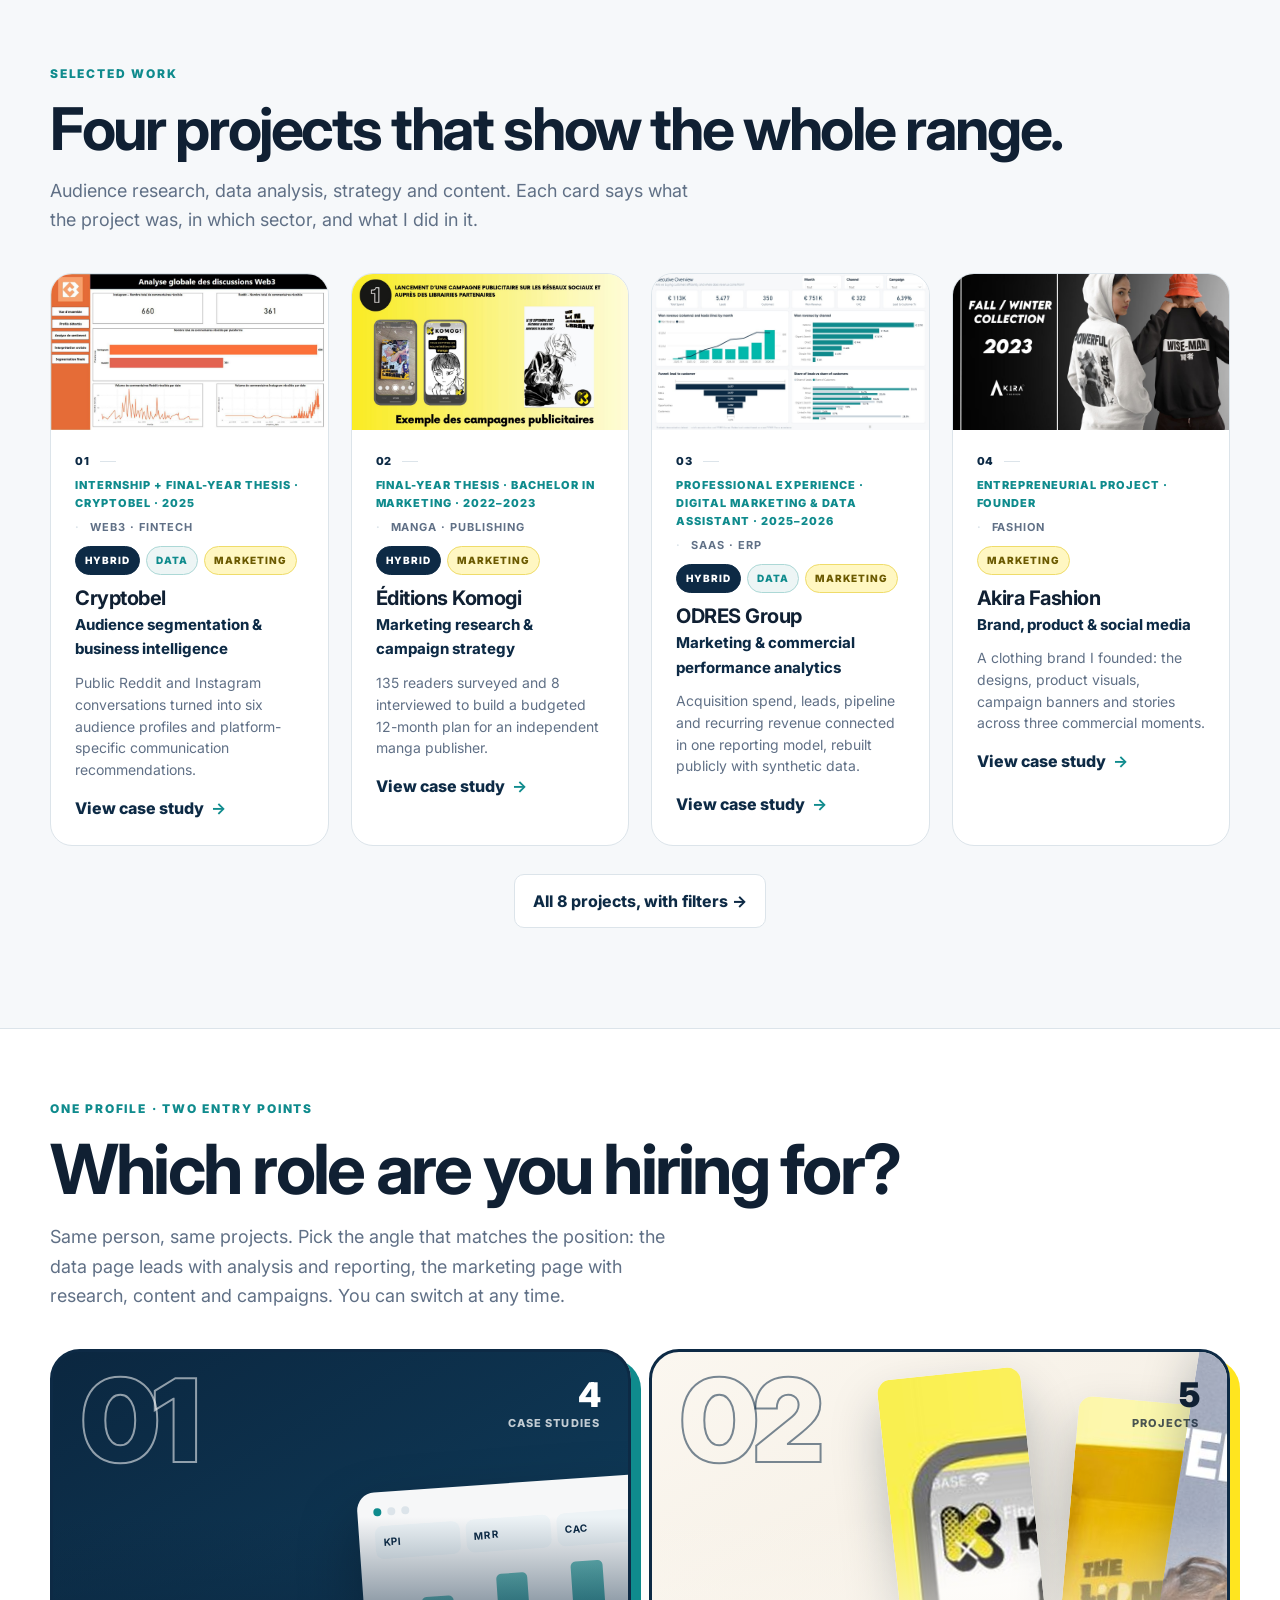
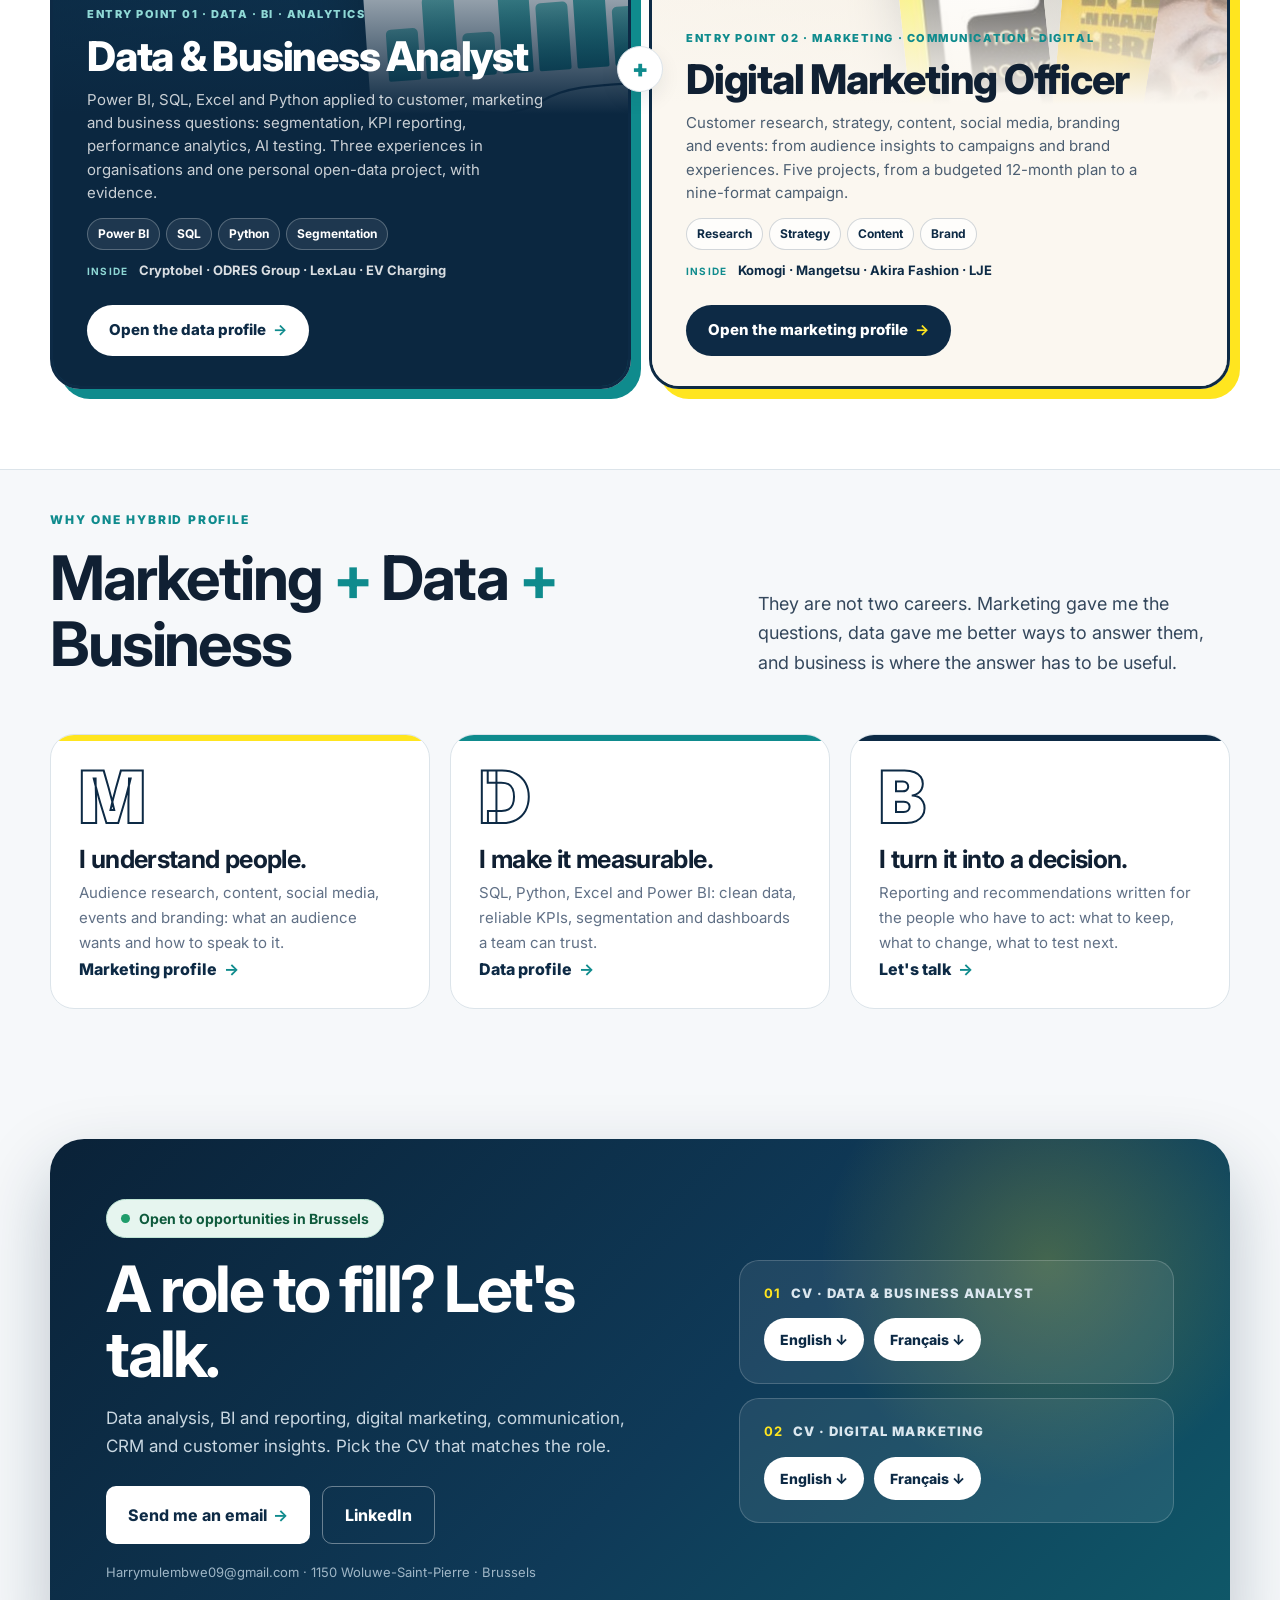
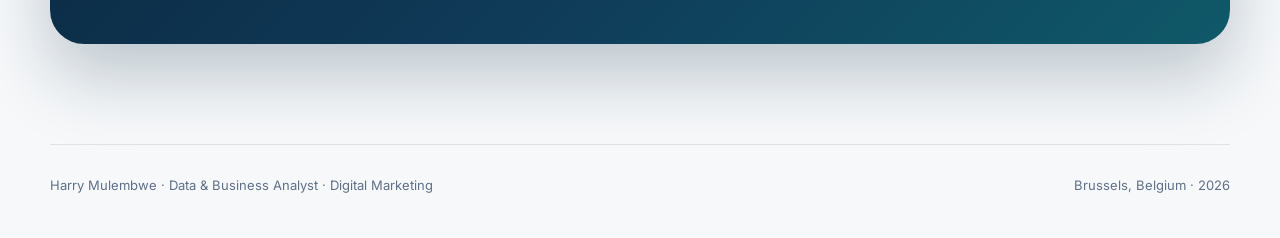
==== commit 814929d6: "Cryptobel: final-year thesis carried out during an internship at Cryptobel, stated on the page and o" ====
--- a/index.html
+++ b/index.html
@@ -139,7 +139,7 @@
         <article class="pj-card reveal" data-cat="hybrid data marketing" style="--i:0">
           <a class="pj-visual" href="projects/cryptobel/index.html" aria-label="Cryptobel case study"><img src="projects/cryptobel/proof/01-social-media-overview.jpg" alt="Power BI report from the Cryptobel project" loading="lazy" width="1600" height="900" /></a>
           <div class="pj-body">
-            <p class="pj-kicker"><span class="pj-no">01</span><span class="pj-nature" data-i18n="cryptobel.nature">Final-year thesis · partner: Cryptobel · 2025</span><span class="pj-ind" data-i18n="cryptobel.ind">Web3 · Fintech</span></p>
+            <p class="pj-kicker"><span class="pj-no">01</span><span class="pj-nature" data-i18n="cryptobel.nature">Internship + final-year thesis · Cryptobel · 2025</span><span class="pj-ind" data-i18n="cryptobel.ind">Web3 · Fintech</span></p>
             <div class="pj-cats"><span class="c-hybrid" data-i18n="cat.hybrid">Hybrid</span><span class="c-data" data-i18n="cat.data">Data</span><span class="c-mkt" data-i18n="cat.marketing">Marketing</span></div>
             <h3>Cryptobel</h3>
             <p class="pj-cat" data-i18n="cryptobel.cat">Audience segmentation &amp; business intelligence</p>
@@ -201,7 +201,7 @@
           <span class="path-body">
             <span class="path-kicker" data-i18n="gw.d.k">Entry point 01 · Data · BI · Analytics</span>
             <span class="path-title" data-i18n="gw.d.t">Data &amp; Business Analyst</span>
-            <span class="path-desc" data-i18n="gw.d.p">Power BI, SQL, Excel and Python applied to customer, marketing and business questions: segmentation, KPI reporting, performance analytics, AI testing. Two professional experiences, one final-year thesis with a partner organisation and one personal open-data project, with evidence.</span>
+            <span class="path-desc" data-i18n="gw.d.p">Power BI, SQL, Excel and Python applied to customer, marketing and business questions: segmentation, KPI reporting, performance analytics, AI testing. Three experiences in organisations and one personal open-data project, with evidence.</span>
             <span class="path-tags" aria-hidden="true"><i>Power BI</i><i>SQL</i><i>Python</i><i data-i18n="gw.d.tag">Segmentation</i></span>
             <span class="path-inside"><b data-i18n="gw.in">Inside</b> Cryptobel · ODRES Group · LexLau · EV Charging</span>
             <span class="path-cta" data-i18n="gw.d.c">Open the data profile <b>→</b></span>
--- a/assets/common.css
+++ b/assets/common.css
@@ -29,3 +29,6 @@
 }
 h1,h2,h3,blockquote{overflow-wrap:break-word;hyphens:auto}
 .section-heading>*,.about-grid>*,.split>*{min-width:0}
+.is-extra{display:none!important}
+.collapse-btn{display:block;margin:22px auto 0;padding:12px 22px;border-radius:999px;border:1px solid currentColor;background:transparent;color:inherit;font:inherit;font-weight:800;font-size:14px;cursor:pointer;opacity:.85}
+.collapse-btn:hover{opacity:1}
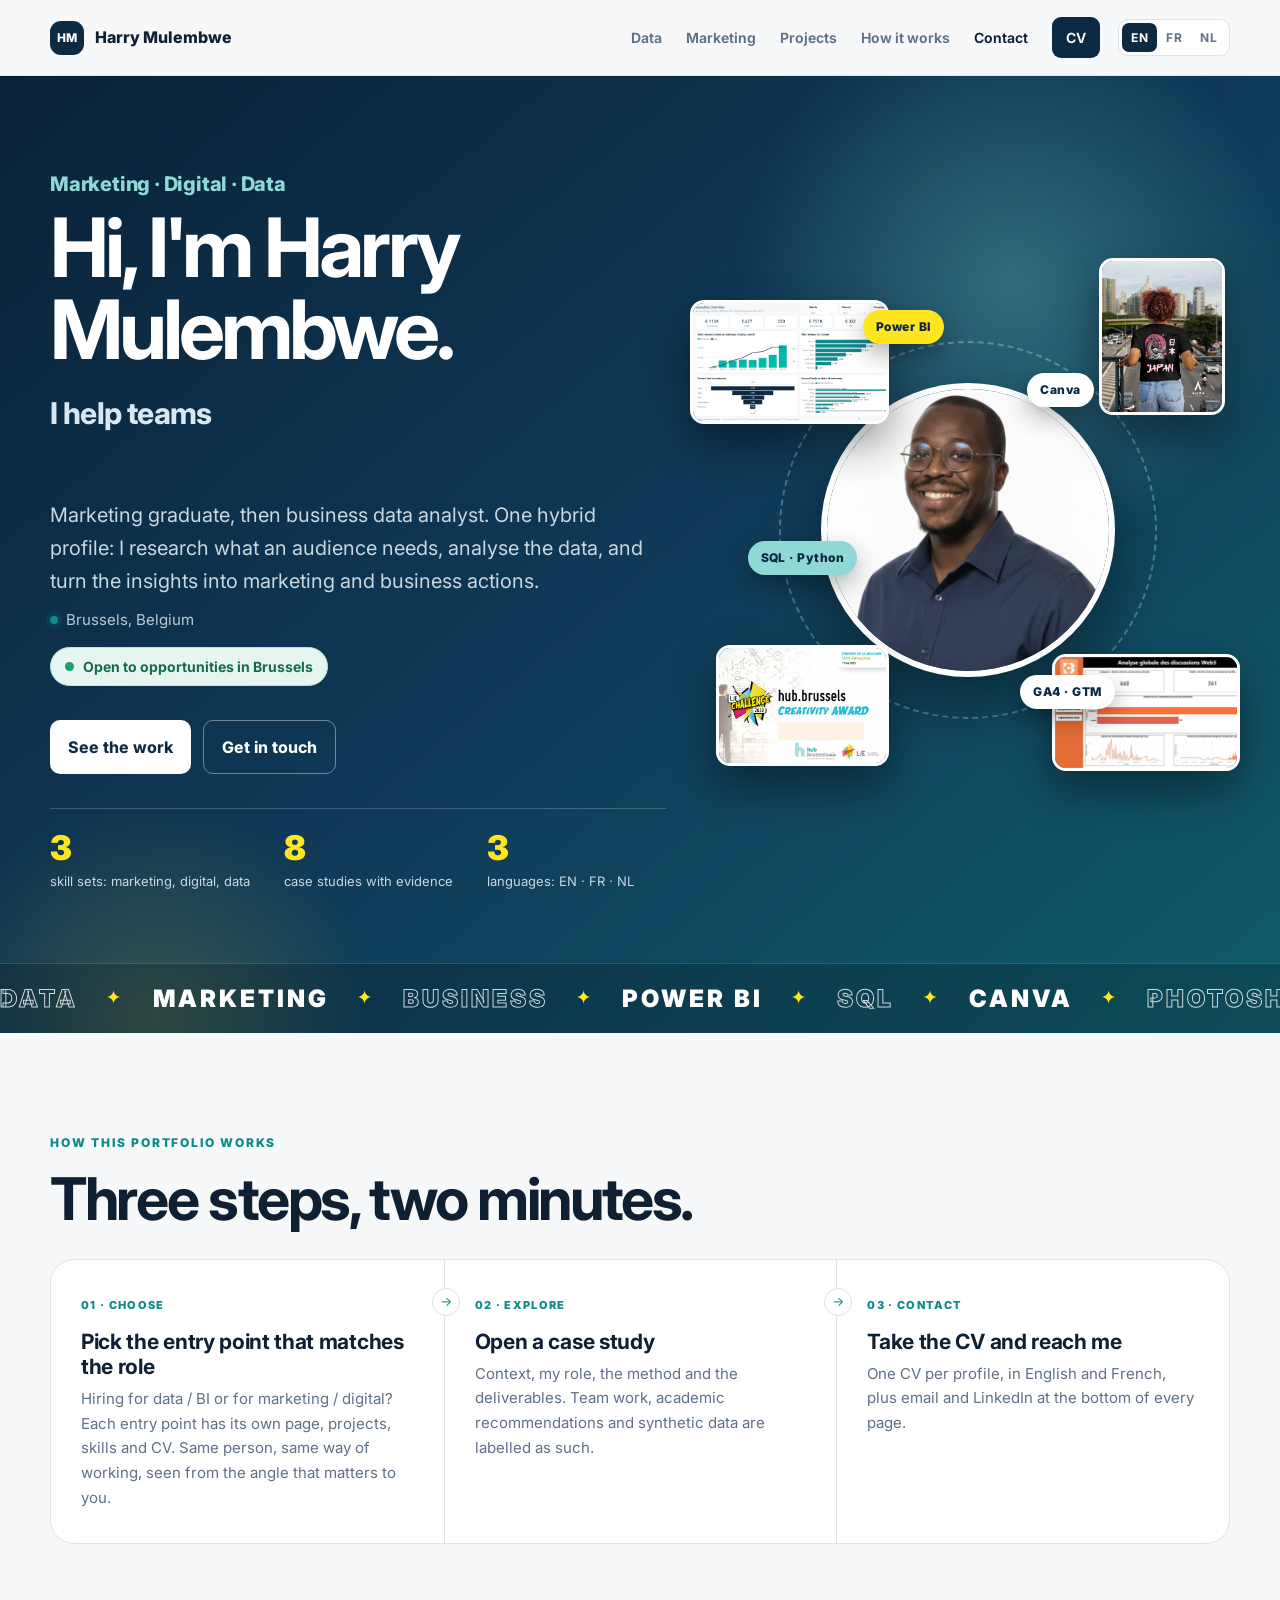
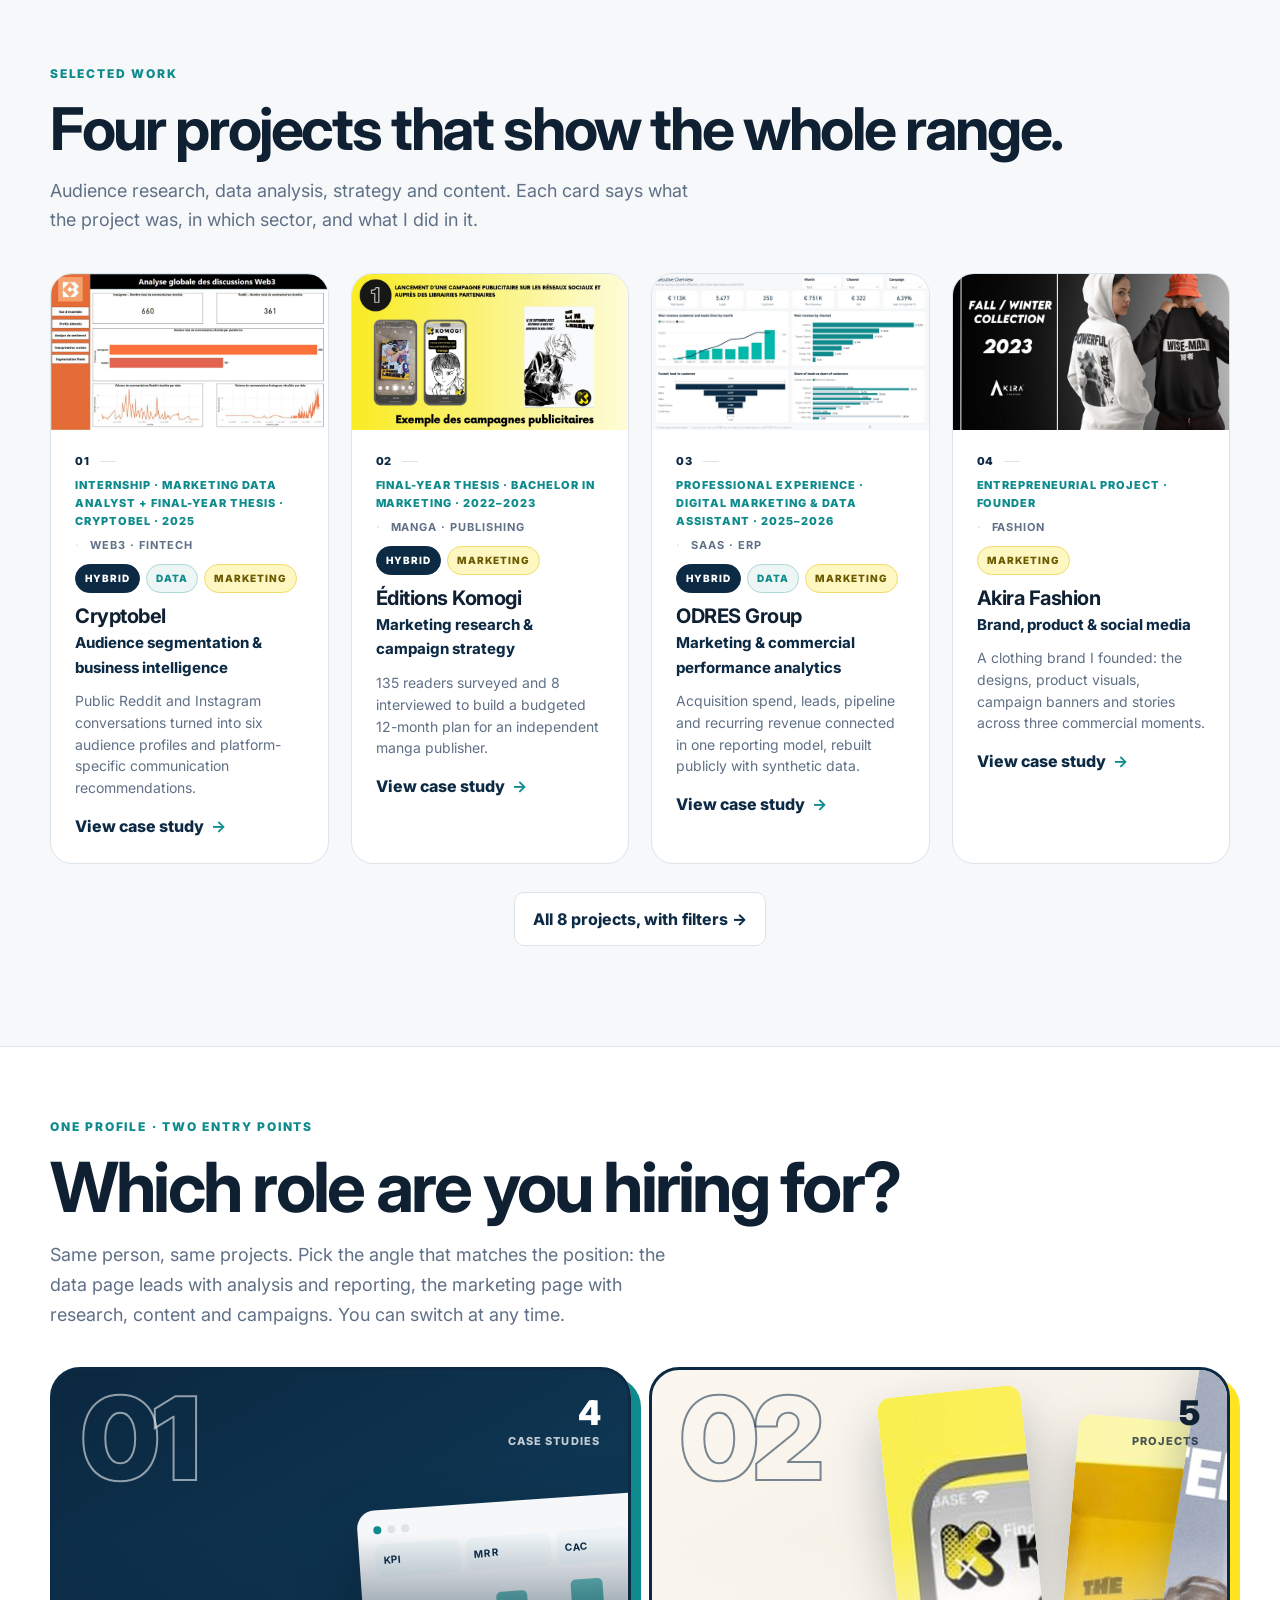
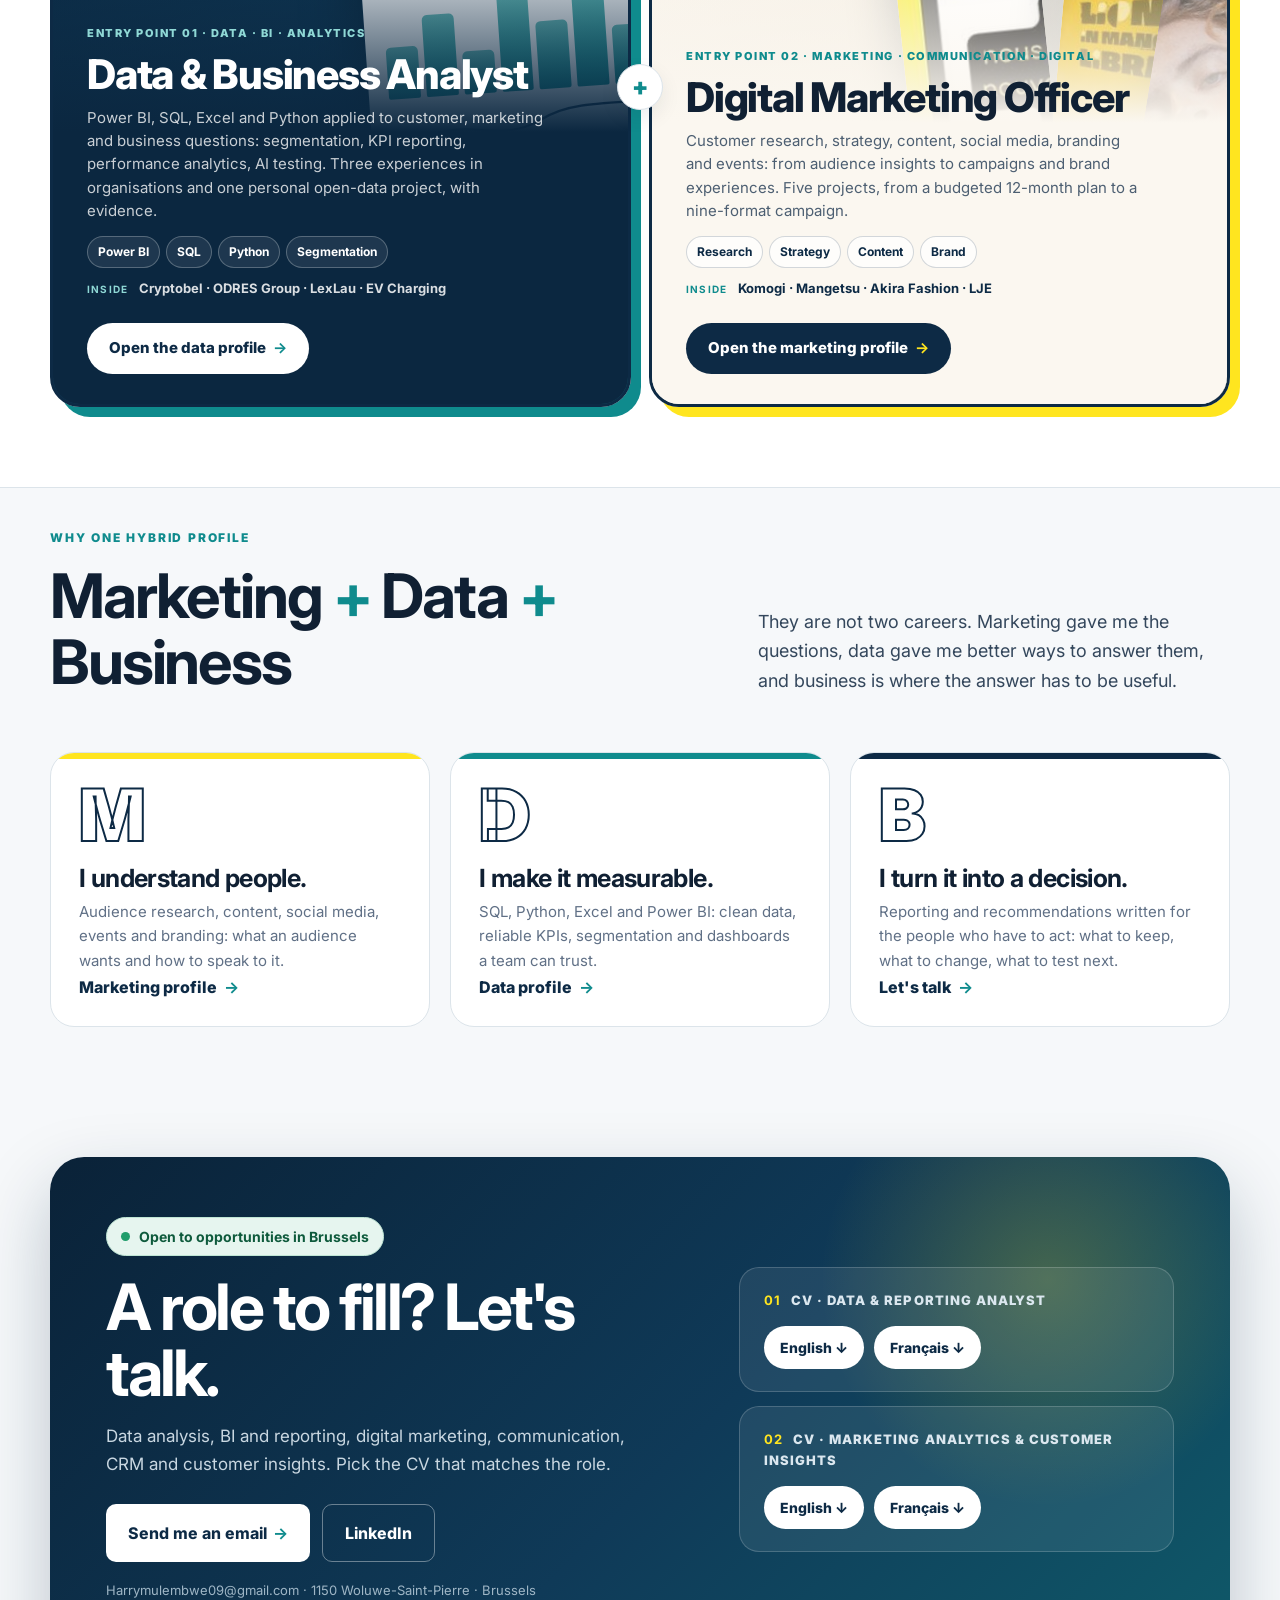
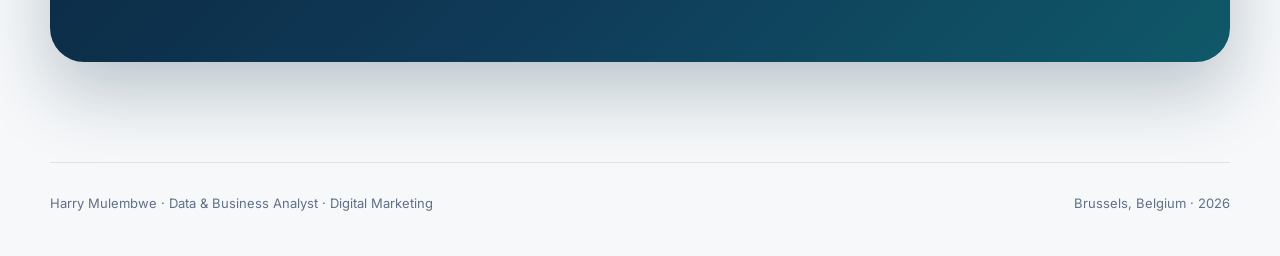
==== commit 1330e8e5: "New CVs: Data & Reporting Analyst and Marketing Analytics & Customer Insights - Four new one-page CV" ====
--- a/index.html
+++ b/index.html
@@ -56,7 +56,7 @@
         <a href="projects/" data-i18n="nav.proj">Projects</a>
         <a href="#how" data-i18n="nav.how">How it works</a>
         <a href="#contact" data-i18n="nav.contact">Contact</a>
-        <a class="nav-cta" href="assets/cv/Harry_Mulembwe_CV_EN.pdf" data-i18n-attr="href:cv.href" target="_blank" rel="noopener">CV</a>
+        <a class="nav-cta" href="assets/cv/Harry_Mulembwe_CV_Data_Reporting_Analyst_EN.pdf" data-i18n-attr="href:cv.href" target="_blank" rel="noopener">CV</a>
       </nav>
       <div class="lang-switch" role="group" aria-label="Language" data-i18n-attr="aria-label:ui.lang">
         <button type="button" data-lang-btn="en" lang="en" title="English" aria-pressed="true">EN</button>
@@ -139,7 +139,7 @@
         <article class="pj-card reveal" data-cat="hybrid data marketing" style="--i:0">
           <a class="pj-visual" href="projects/cryptobel/index.html" aria-label="Cryptobel case study"><img src="projects/cryptobel/proof/01-social-media-overview.jpg" alt="Power BI report from the Cryptobel project" loading="lazy" width="1600" height="900" /></a>
           <div class="pj-body">
-            <p class="pj-kicker"><span class="pj-no">01</span><span class="pj-nature" data-i18n="cryptobel.nature">Internship + final-year thesis · Cryptobel · 2025</span><span class="pj-ind" data-i18n="cryptobel.ind">Web3 · Fintech</span></p>
+            <p class="pj-kicker"><span class="pj-no">01</span><span class="pj-nature" data-i18n="cryptobel.nature">Internship · Marketing Data Analyst + final-year thesis · Cryptobel · 2025</span><span class="pj-ind" data-i18n="cryptobel.ind">Web3 · Fintech</span></p>
             <div class="pj-cats"><span class="c-hybrid" data-i18n="cat.hybrid">Hybrid</span><span class="c-data" data-i18n="cat.data">Data</span><span class="c-mkt" data-i18n="cat.marketing">Marketing</span></div>
             <h3>Cryptobel</h3>
             <p class="pj-cat" data-i18n="cryptobel.cat">Audience segmentation &amp; business intelligence</p>
@@ -284,12 +284,12 @@
         </div>
         <div class="lp-cv">
           <div class="lp-cv-card">
-            <span><b>01</b> <span data-i18n="lp.cvData">CV · Data &amp; Business Analyst</span></span>
-            <div><a href="assets/cv/Harry_Mulembwe_CV_EN.pdf" target="_blank" rel="noopener" lang="en">English ↓</a><a href="assets/cv/Harry_Mulembwe_CV_FR.pdf" target="_blank" rel="noopener" lang="fr">Français ↓</a></div>
+            <span><b>01</b> <span data-i18n="lp.cvData">CV · Data &amp; Reporting Analyst</span></span>
+            <div><a href="assets/cv/Harry_Mulembwe_CV_Data_Reporting_Analyst_EN.pdf" target="_blank" rel="noopener" lang="en">English ↓</a><a href="assets/cv/Harry_Mulembwe_CV_Data_Reporting_Analyst_FR.pdf" target="_blank" rel="noopener" lang="fr">Français ↓</a></div>
           </div>
           <div class="lp-cv-card">
-            <span><b>02</b> <span data-i18n="lp.cvMkt">CV · Digital Marketing</span></span>
-            <div><a href="assets/cv/Harry_Mulembwe_CV_Digital_Marketing_EN.pdf" target="_blank" rel="noopener" lang="en">English ↓</a><a href="assets/cv/Harry_Mulembwe_CV_Digital_Marketing_FR.pdf" target="_blank" rel="noopener" lang="fr">Français ↓</a></div>
+            <span><b>02</b> <span data-i18n="lp.cvMkt">CV · Marketing Analytics &amp; Customer Insights</span></span>
+            <div><a href="assets/cv/Harry_Mulembwe_CV_Marketing_Analytics_Customer_Insights_EN.pdf" target="_blank" rel="noopener" lang="en">English ↓</a><a href="assets/cv/Harry_Mulembwe_CV_Marketing_Analytics_Customer_Insights_FR.pdf" target="_blank" rel="noopener" lang="fr">Français ↓</a></div>
           </div>
         </div>
       </div>
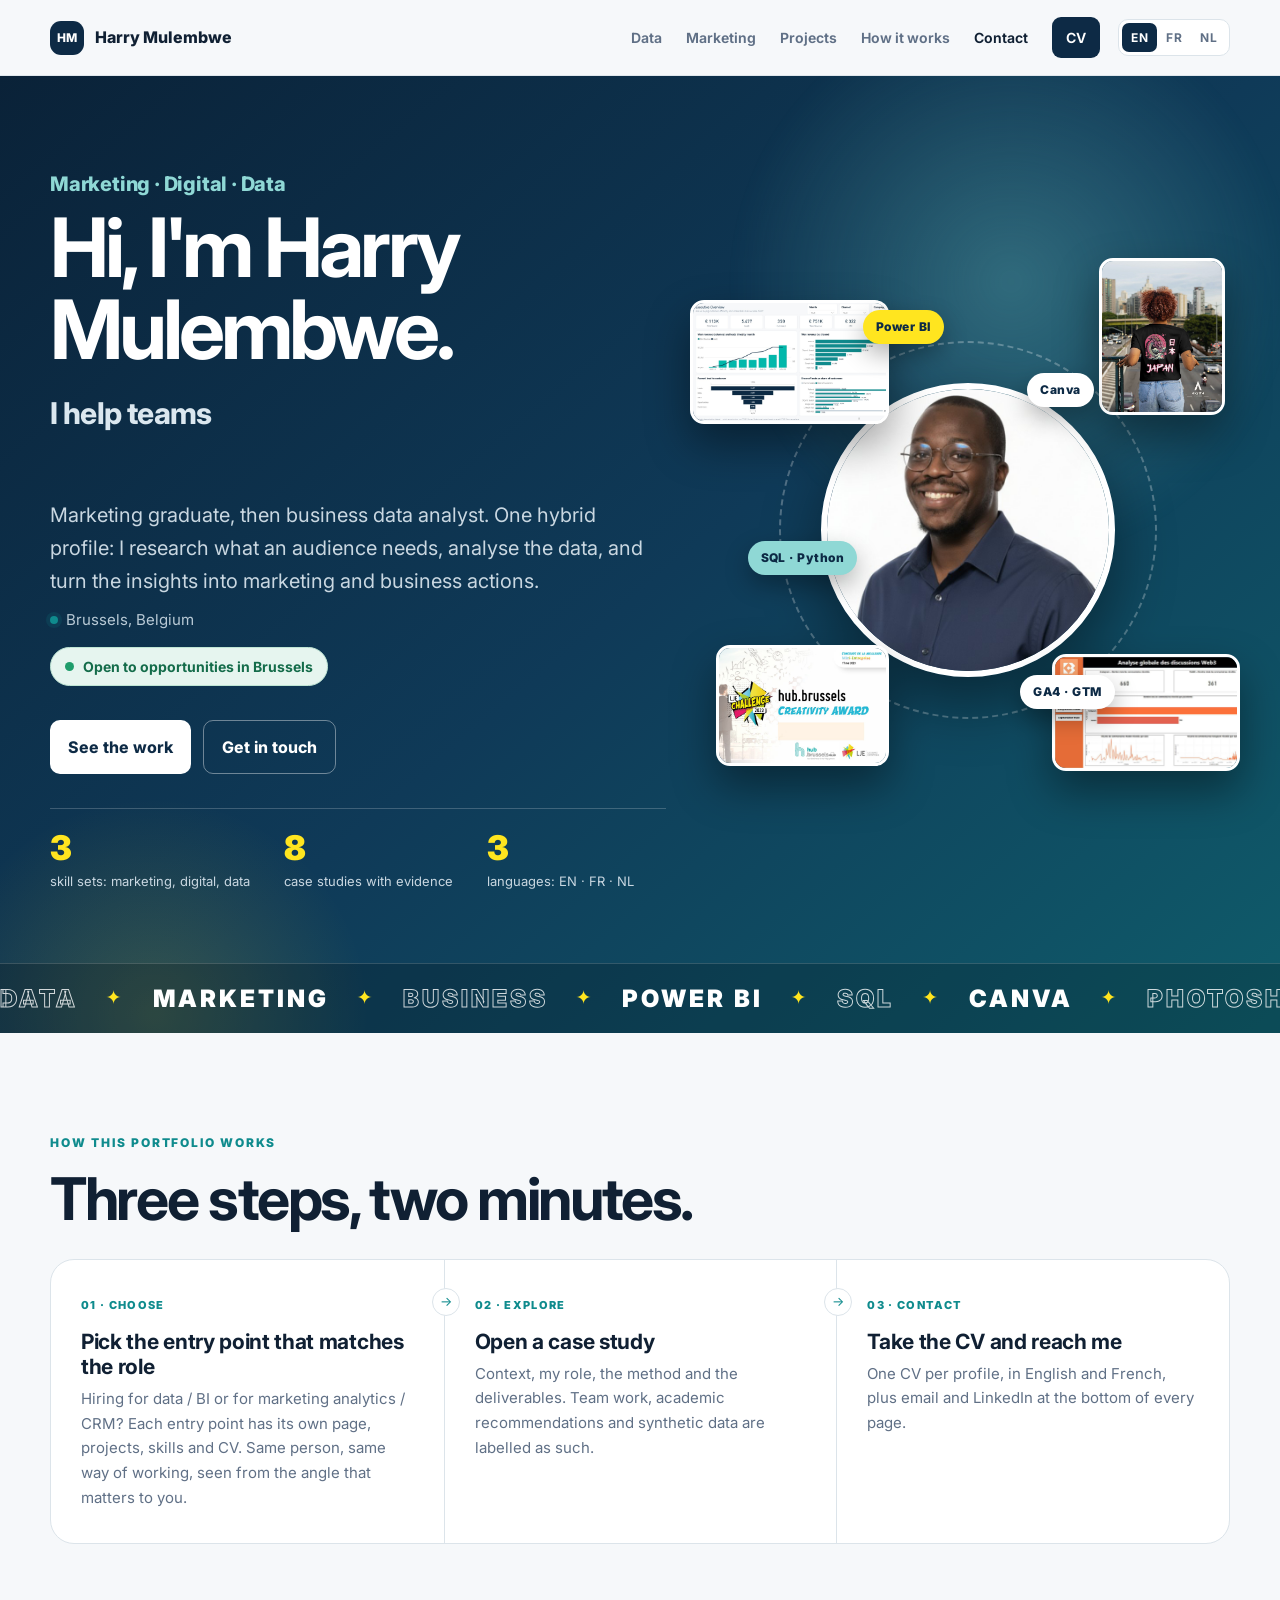
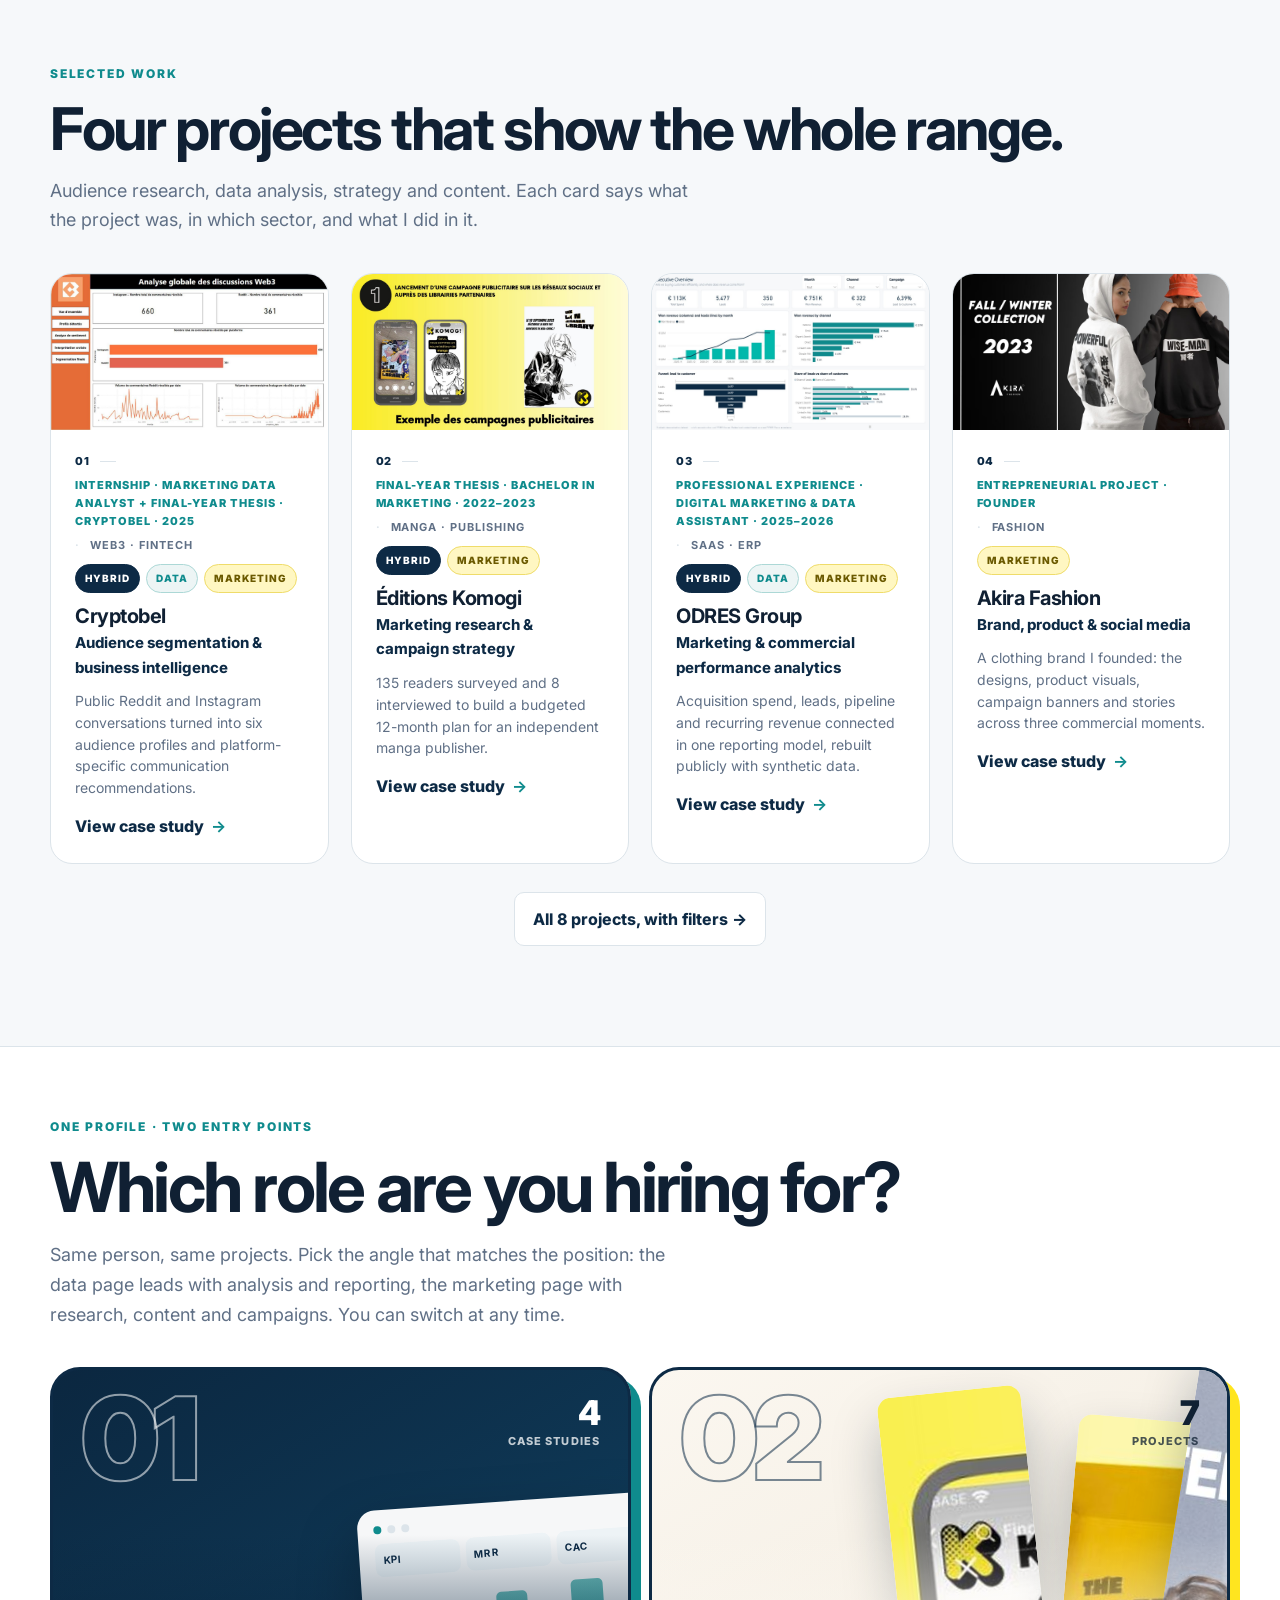
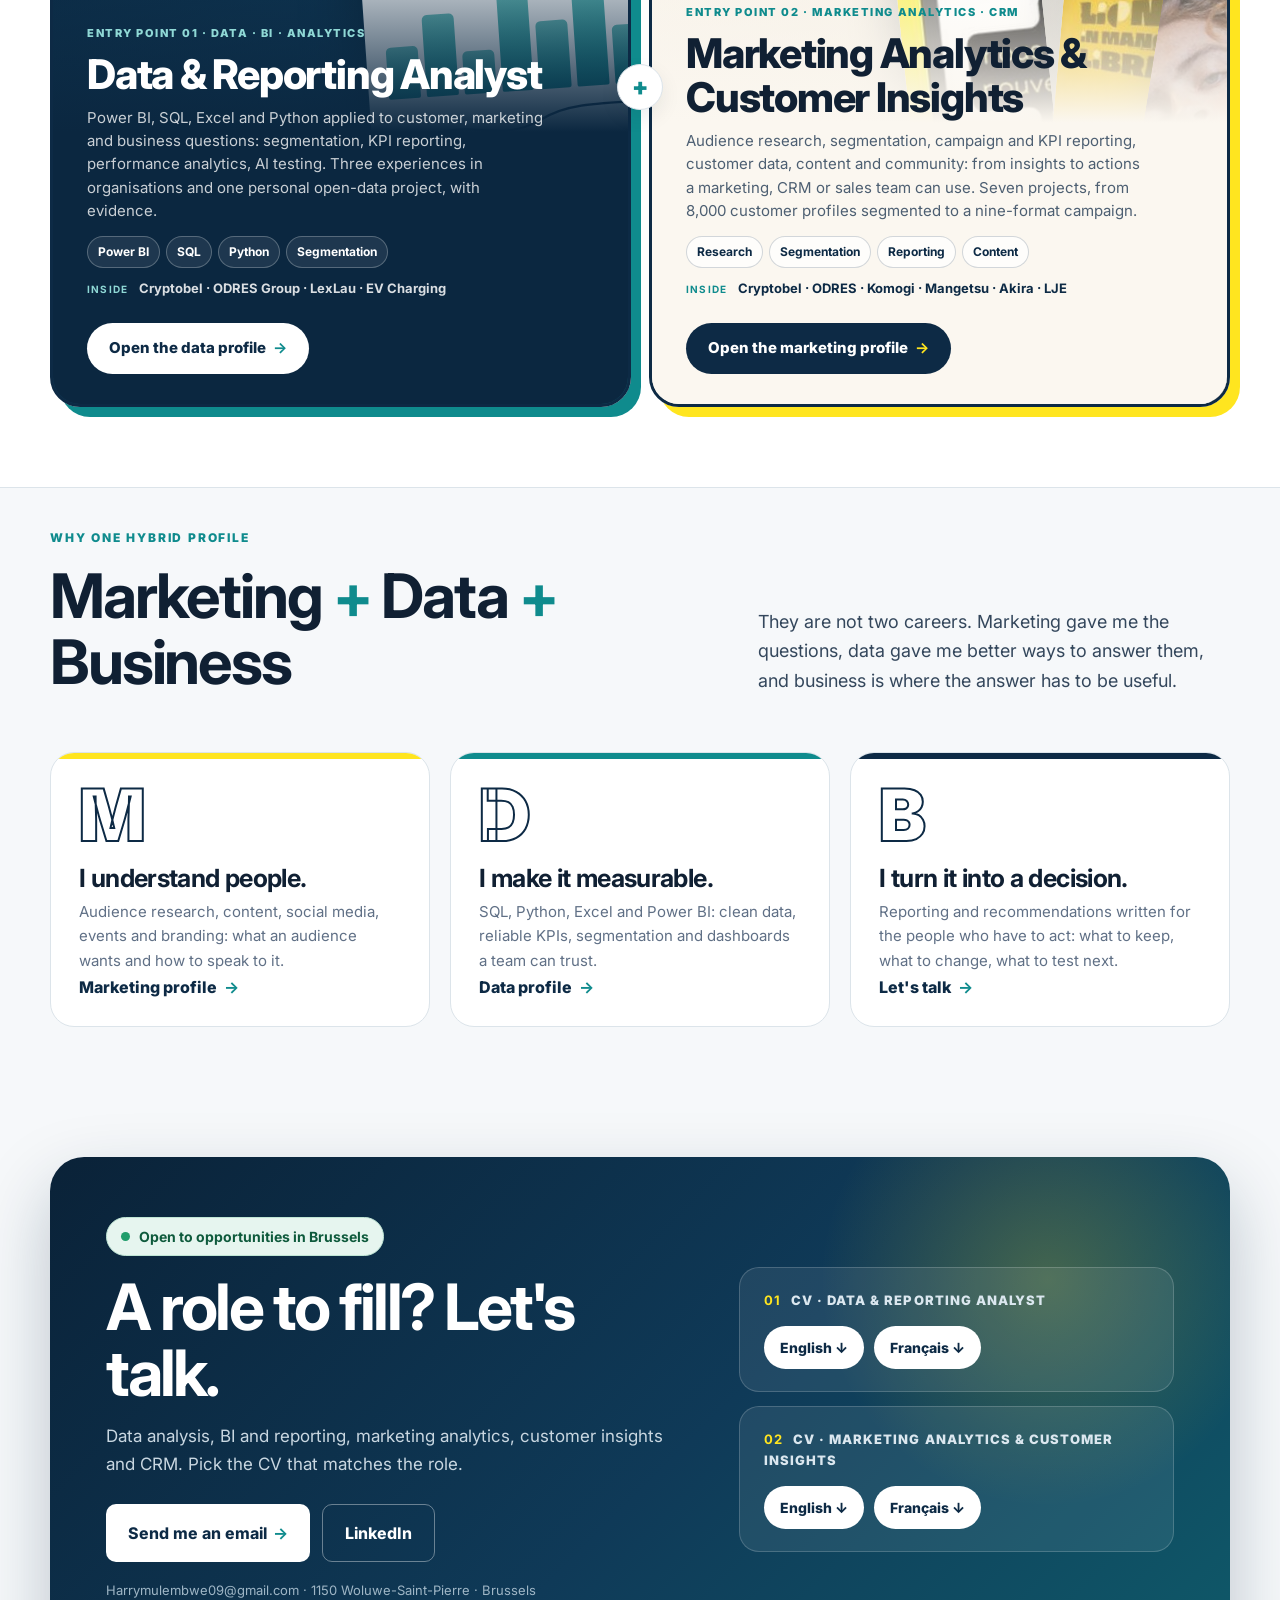
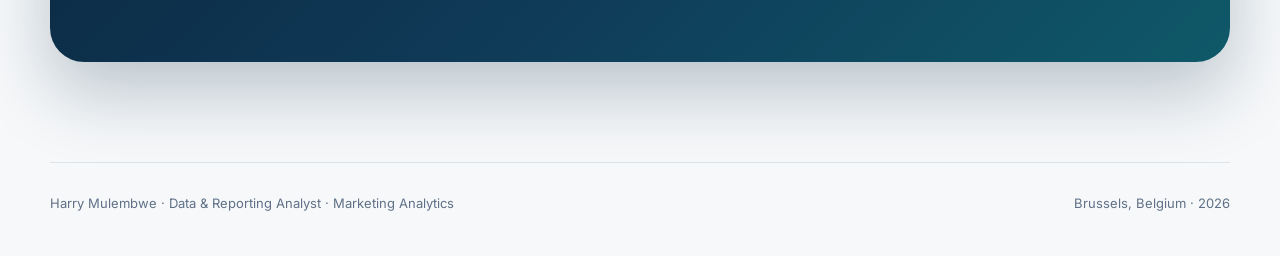
==== commit 4edfd650: "Align both profiles on the CV titles; marketing side reoriented to Marketing Analytics & Customer In" ====
--- a/index.html
+++ b/index.html
@@ -4,7 +4,7 @@
   <meta charset="utf-8" />
   <meta name="viewport" content="width=device-width, initial-scale=1" />
   <title data-i18n="meta.title">Harry Mulembwe | Marketing · Digital · Data · Brussels</title>
-  <meta name="description" content="Portfolio of Harry Mulembwe, Brussels. One hybrid profile, Marketing · Digital · Data: audience research, digital marketing, data analysis and BI reporting. Eight case studies with evidence, in English, French and Dutch." data-i18n-attr="content:meta.desc" />
+  <meta name="description" content="Portfolio of Harry Mulembwe, Brussels. One hybrid profile, Marketing · Digital · Data: audience research, segmentation, marketing analytics, data analysis and BI reporting. Eight case studies with evidence, in English, French and Dutch." data-i18n-attr="content:meta.desc" />
   <meta name="theme-color" content="#0d2a45" />
   <link rel="canonical" href="https://harry-mulembwe.vercel.app/" />
   <link rel="alternate" hreflang="en" href="https://harry-mulembwe.vercel.app/?lang=en" />
@@ -15,19 +15,19 @@
   <meta property="og:site_name" content="Harry Mulembwe" />
   <meta property="og:url" content="https://harry-mulembwe.vercel.app/" />
   <meta property="og:title" content="Harry Mulembwe | Marketing · Digital · Data" />
-  <meta property="og:description" content="One hybrid profile, Marketing · Digital · Data: audience research, digital marketing, data analysis and BI reporting. Eight case studies with evidence." />
+  <meta property="og:description" content="One hybrid profile, Marketing · Digital · Data: audience research, segmentation, marketing analytics, data analysis and BI reporting. Eight case studies with evidence." />
   <meta property="og:image" content="https://harry-mulembwe.vercel.app/assets/og/og-home.jpg" />
   <meta property="og:image:width" content="1200" />
   <meta property="og:image:height" content="630" />
-  <meta property="og:image:alt" content="Harry Mulembwe, Data &amp; Business Analyst" />
+  <meta property="og:image:alt" content="Harry Mulembwe, Data &amp; Reporting Analyst" />
   <meta property="og:locale" content="en_GB" />
   <meta property="og:locale:alternate" content="fr_BE" />
   <meta property="og:locale:alternate" content="nl_BE" />
   <meta name="twitter:card" content="summary_large_image" />
   <meta name="twitter:title" content="Harry Mulembwe | Marketing · Digital · Data" />
-  <meta name="twitter:description" content="One hybrid profile, Marketing · Digital · Data: audience research, digital marketing, data analysis and BI reporting. Eight case studies with evidence." />
+  <meta name="twitter:description" content="One hybrid profile, Marketing · Digital · Data: audience research, segmentation, marketing analytics, data analysis and BI reporting. Eight case studies with evidence." />
   <meta name="twitter:image" content="https://harry-mulembwe.vercel.app/assets/og/og-home.jpg" />
-  <script type="application/ld+json">{"@context": "https://schema.org", "@type": "Person", "name": "Harry Mulembwe", "jobTitle": "Data & Business Analyst", "url": "https://harry-mulembwe.vercel.app/", "image": "https://harry-mulembwe.vercel.app/assets/img/harry-mulembwe.jpg", "address": {"@type": "PostalAddress", "addressLocality": "Brussels", "addressCountry": "BE"}, "sameAs": ["https://linkedin.com/in/harry-mulembwe"], "alumniOf": {"@type": "CollegeOrUniversity", "name": "EPHEC"}, "knowsAbout": ["Power BI", "DAX", "SQL", "Excel", "Power Query", "Python", "Data analysis", "Business intelligence", "KPI reporting", "Customer segmentation"], "knowsLanguage": ["fr", "en", "nl"]}</script>
+  <script type="application/ld+json">{"@context": "https://schema.org", "@type": "Person", "name": "Harry Mulembwe", "jobTitle": "Data & Reporting Analyst", "url": "https://harry-mulembwe.vercel.app/", "image": "https://harry-mulembwe.vercel.app/assets/img/harry-mulembwe.jpg", "address": {"@type": "PostalAddress", "addressLocality": "Brussels", "addressCountry": "BE"}, "sameAs": ["https://linkedin.com/in/harry-mulembwe"], "alumniOf": {"@type": "CollegeOrUniversity", "name": "EPHEC"}, "knowsAbout": ["Power BI", "DAX", "SQL", "Excel", "Power Query", "Python", "Data analysis", "Business intelligence", "KPI reporting", "Customer segmentation"], "knowsLanguage": ["fr", "en", "nl"]}</script>
   <link rel="icon" href="assets/favicon.svg" type="image/svg+xml" />
   <script>
     (function(){var r=document.documentElement,l;r.classList.add('js');
@@ -113,7 +113,7 @@
         <article>
           <span class="t-step">01 · <span data-i18n="hw.1l">Choose</span></span>
           <h2 data-i18n="hw.1t">Pick the entry point that matches the role</h2>
-          <p data-i18n="hw.1p">Hiring for data / BI or for marketing / digital? Each entry point has its own page, projects, skills and CV. Same person, same way of working, seen from the angle that matters to you.</p>
+          <p data-i18n="hw.1p">Hiring for data / BI or for marketing analytics / CRM? Each entry point has its own page, projects, skills and CV. Same person, same way of working, seen from the angle that matters to you.</p>
         </article>
         <article>
           <span class="t-step">02 · <span data-i18n="hw.2l">Explore</span></span>
@@ -200,7 +200,7 @@
           <span class="path-no" aria-hidden="true">01</span>
           <span class="path-body">
             <span class="path-kicker" data-i18n="gw.d.k">Entry point 01 · Data · BI · Analytics</span>
-            <span class="path-title" data-i18n="gw.d.t">Data &amp; Business Analyst</span>
+            <span class="path-title" data-i18n="gw.d.t">Data &amp; Reporting Analyst</span>
             <span class="path-desc" data-i18n="gw.d.p">Power BI, SQL, Excel and Python applied to customer, marketing and business questions: segmentation, KPI reporting, performance analytics, AI testing. Three experiences in organisations and one personal open-data project, with evidence.</span>
             <span class="path-tags" aria-hidden="true"><i>Power BI</i><i>SQL</i><i>Python</i><i data-i18n="gw.d.tag">Segmentation</i></span>
             <span class="path-inside"><b data-i18n="gw.in">Inside</b> Cryptobel · ODRES Group · LexLau · EV Charging</span>
@@ -221,11 +221,11 @@
         <a class="path path-mkt reveal" href="marketing/" data-path="mkt" style="--i:1">
           <span class="path-no" aria-hidden="true">02</span>
           <span class="path-body">
-            <span class="path-kicker" data-i18n="gw.m.k">Entry point 02 · Marketing · Communication · Digital</span>
-            <span class="path-title" data-i18n="gw.m.t">Digital Marketing Officer</span>
-            <span class="path-desc" data-i18n="gw.m.p">Customer research, strategy, content, social media, branding and events: from audience insights to campaigns and brand experiences. Five projects, from a budgeted 12-month plan to a nine-format campaign.</span>
-            <span class="path-tags" aria-hidden="true"><i data-i18n="gw.m.t1">Research</i><i data-i18n="gw.m.t2">Strategy</i><i data-i18n="gw.m.t3">Content</i><i data-i18n="gw.m.t4">Brand</i></span>
-            <span class="path-inside"><b data-i18n="gw.in">Inside</b> Komogi · Mangetsu · Akira Fashion · LJE</span>
+            <span class="path-kicker" data-i18n="gw.m.k">Entry point 02 · Marketing Analytics · CRM</span>
+            <span class="path-title" data-i18n="gw.m.t">Marketing Analytics &amp; Customer Insights</span>
+            <span class="path-desc" data-i18n="gw.m.p">Audience research, segmentation, campaign and KPI reporting, customer data, content and community: from insights to actions a marketing, CRM or sales team can use. Seven projects, from 8,000 customer profiles segmented to a nine-format campaign.</span>
+            <span class="path-tags" aria-hidden="true"><i data-i18n="gw.m.t1">Research</i><i data-i18n="gw.m.t2">Segmentation</i><i data-i18n="gw.m.t3">Reporting</i><i data-i18n="gw.m.t4">Content</i></span>
+            <span class="path-inside"><b data-i18n="gw.in">Inside</b> Cryptobel · ODRES · Komogi · Mangetsu · Akira · LJE</span>
             <span class="path-cta" data-i18n="gw.m.c">Open the marketing profile <b>→</b></span>
           </span>
           <span class="path-art art-mkt" aria-hidden="true">
@@ -233,7 +233,7 @@
             <img src="assets/img/gw-collector-box.jpg" alt="" loading="lazy" width="800" height="700" class="pm-b" />
             <img src="projects/akira/proof/akira_02_fall_winter_story.jpg" alt="" loading="lazy" width="900" height="1600" class="pm-c" />
           </span>
-          <span class="path-count"><b data-count="5">5</b><small data-i18n="gw.m.n">projects</small></span>
+          <span class="path-count"><b data-count="7">7</b><small data-i18n="gw.m.n">projects</small></span>
         </a>
       </div>
     </section>
@@ -275,7 +275,7 @@
         <div class="lp-cta-text">
           <p class="hero-open"><span class="open-dot" aria-hidden="true"></span><span data-i18n="hero.open">Open to opportunities in Brussels</span></p>
           <h2 data-i18n="lc.title">A role to fill? Let's talk.</h2>
-          <p data-i18n="lc.p">Data analysis, BI and reporting, digital marketing, communication, CRM and customer insights. Pick the CV that matches the role.</p>
+          <p data-i18n="lc.p">Data analysis, BI and reporting, marketing analytics, customer insights and CRM. Pick the CV that matches the role.</p>
           <div class="lp-cta-actions">
             <a class="btn light-btn" href="mailto:Harrymulembwe09@gmail.com"><span data-i18n="lc.mail">Send me an email</span> <b>→</b></a>
             <a class="btn outline-light" href="https://linkedin.com/in/harry-mulembwe" target="_blank" rel="noopener">LinkedIn</a>
@@ -300,7 +300,7 @@
   <div class="path-overlay" aria-hidden="true"><span class="po-no"></span><span class="po-label"></span></div>
 
   <footer class="footer shell">
-    <span data-i18n="ft.1m">Harry Mulembwe · Data &amp; Business Analyst · Digital Marketing</span>
+    <span data-i18n="ft.1m">Harry Mulembwe · Data &amp; Reporting Analyst · Marketing Analytics</span>
     <span data-i18n="ft.2">Brussels, Belgium · 2026</span>
   </footer>
 
--- a/styles.css
+++ b/styles.css
@@ -926,3 +926,7 @@
 @media(max-width:1100px){.sw-grid{grid-template-columns:repeat(2,1fr)}}
 @media(max-width:800px){.pj-grid{grid-template-columns:1fr}.sw-grid{grid-template-columns:1fr}.pj-section{padding-top:50px}}
 @media(prefers-reduced-motion:reduce){.pj-card,.pj-visual img,.pj-filters button{transition:none}}
+.mk-cryptobel,.mk-odres{grid-column:span 6}
+.mk-cryptobel .mk-visual,.mk-odres .mk-visual{aspect-ratio:16/9}
+.mk-cryptobel .mk-visual img,.mk-odres .mk-visual img{object-position:top left}
+@media(max-width:900px){.mk-cryptobel,.mk-odres{grid-column:1/-1}}
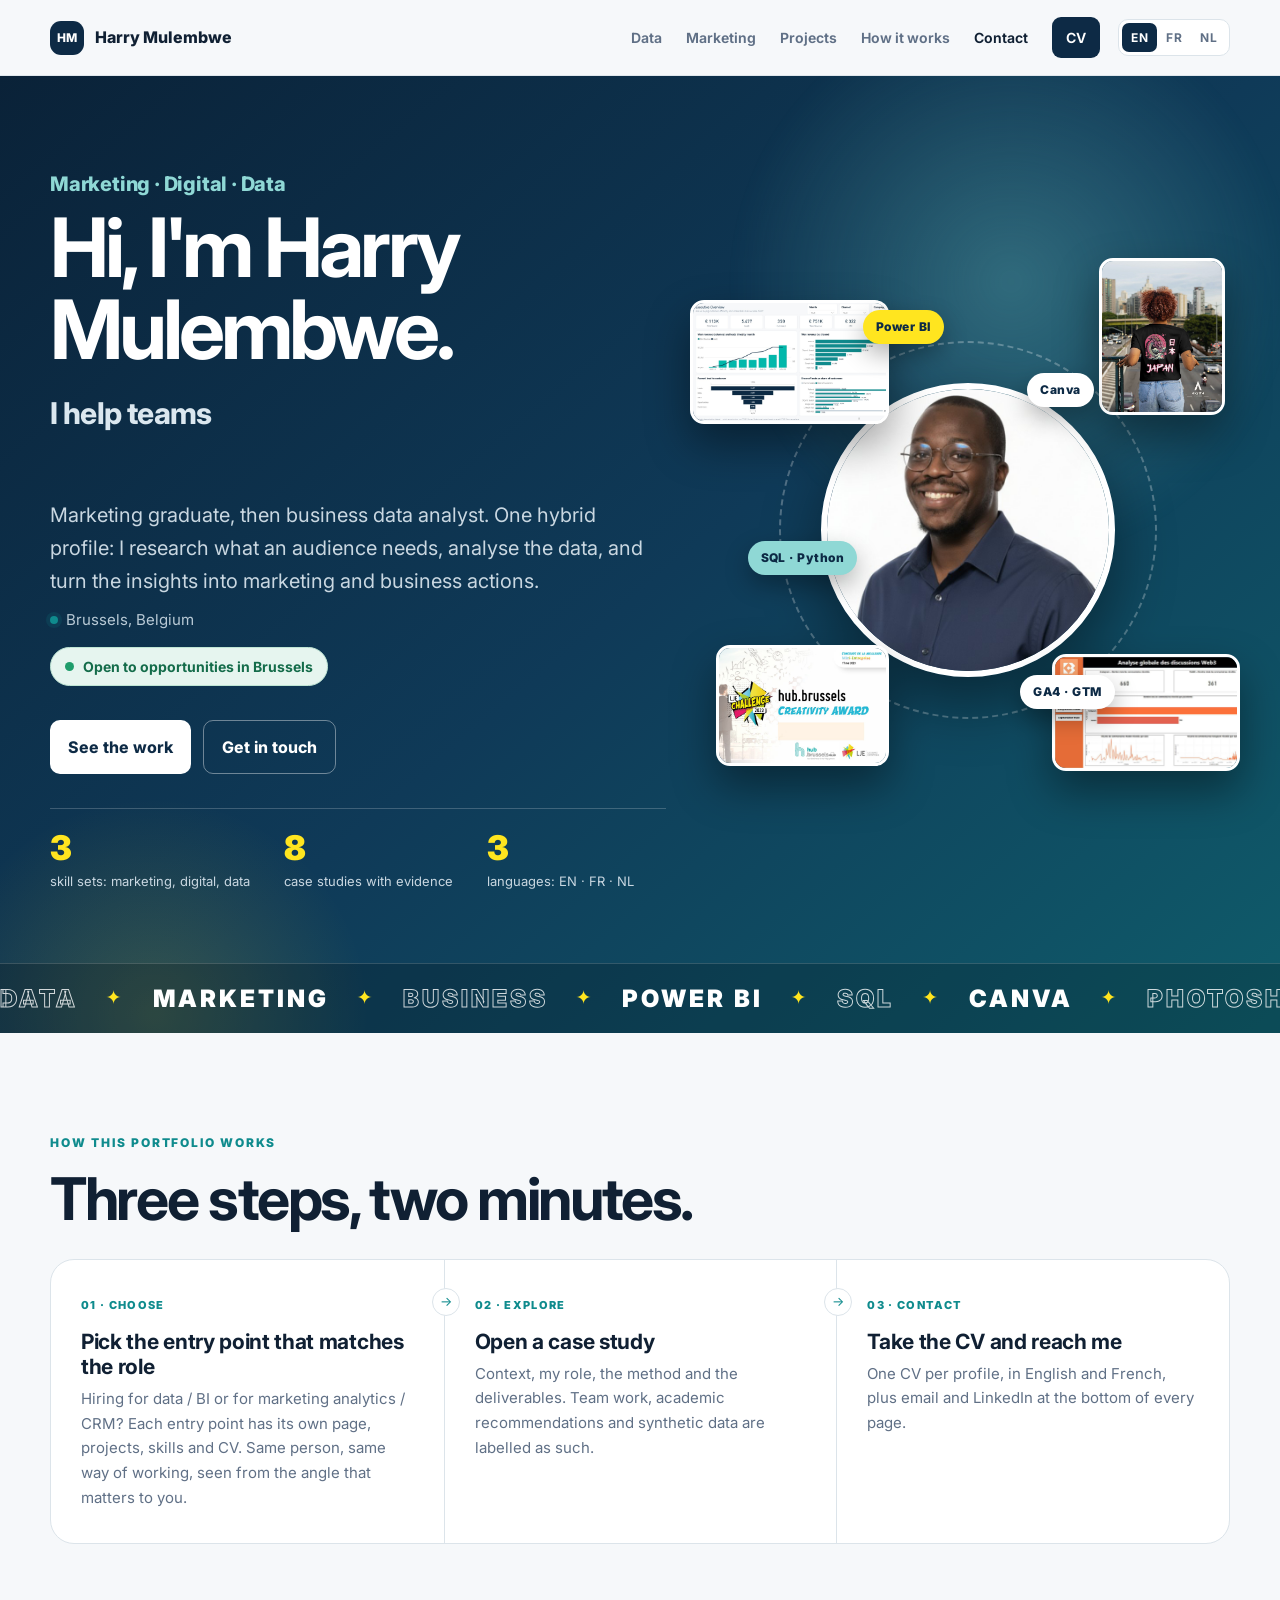
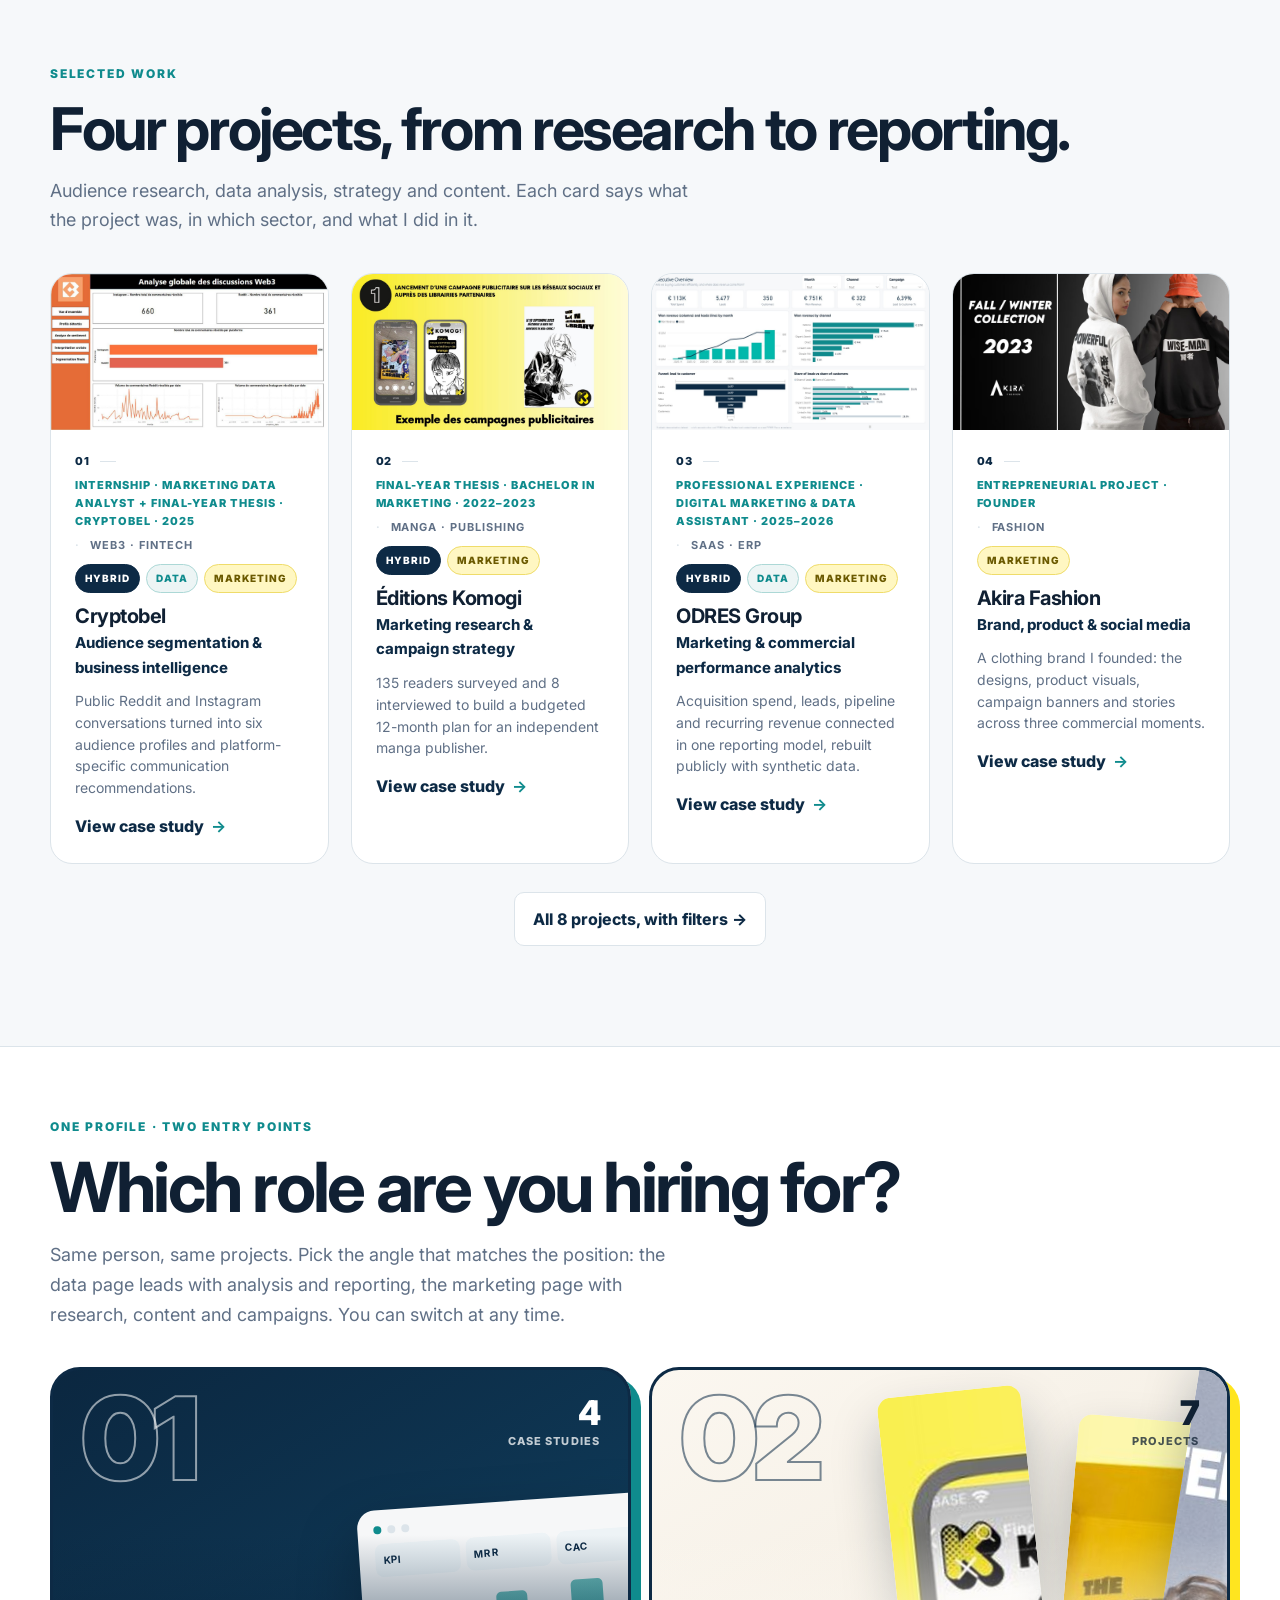
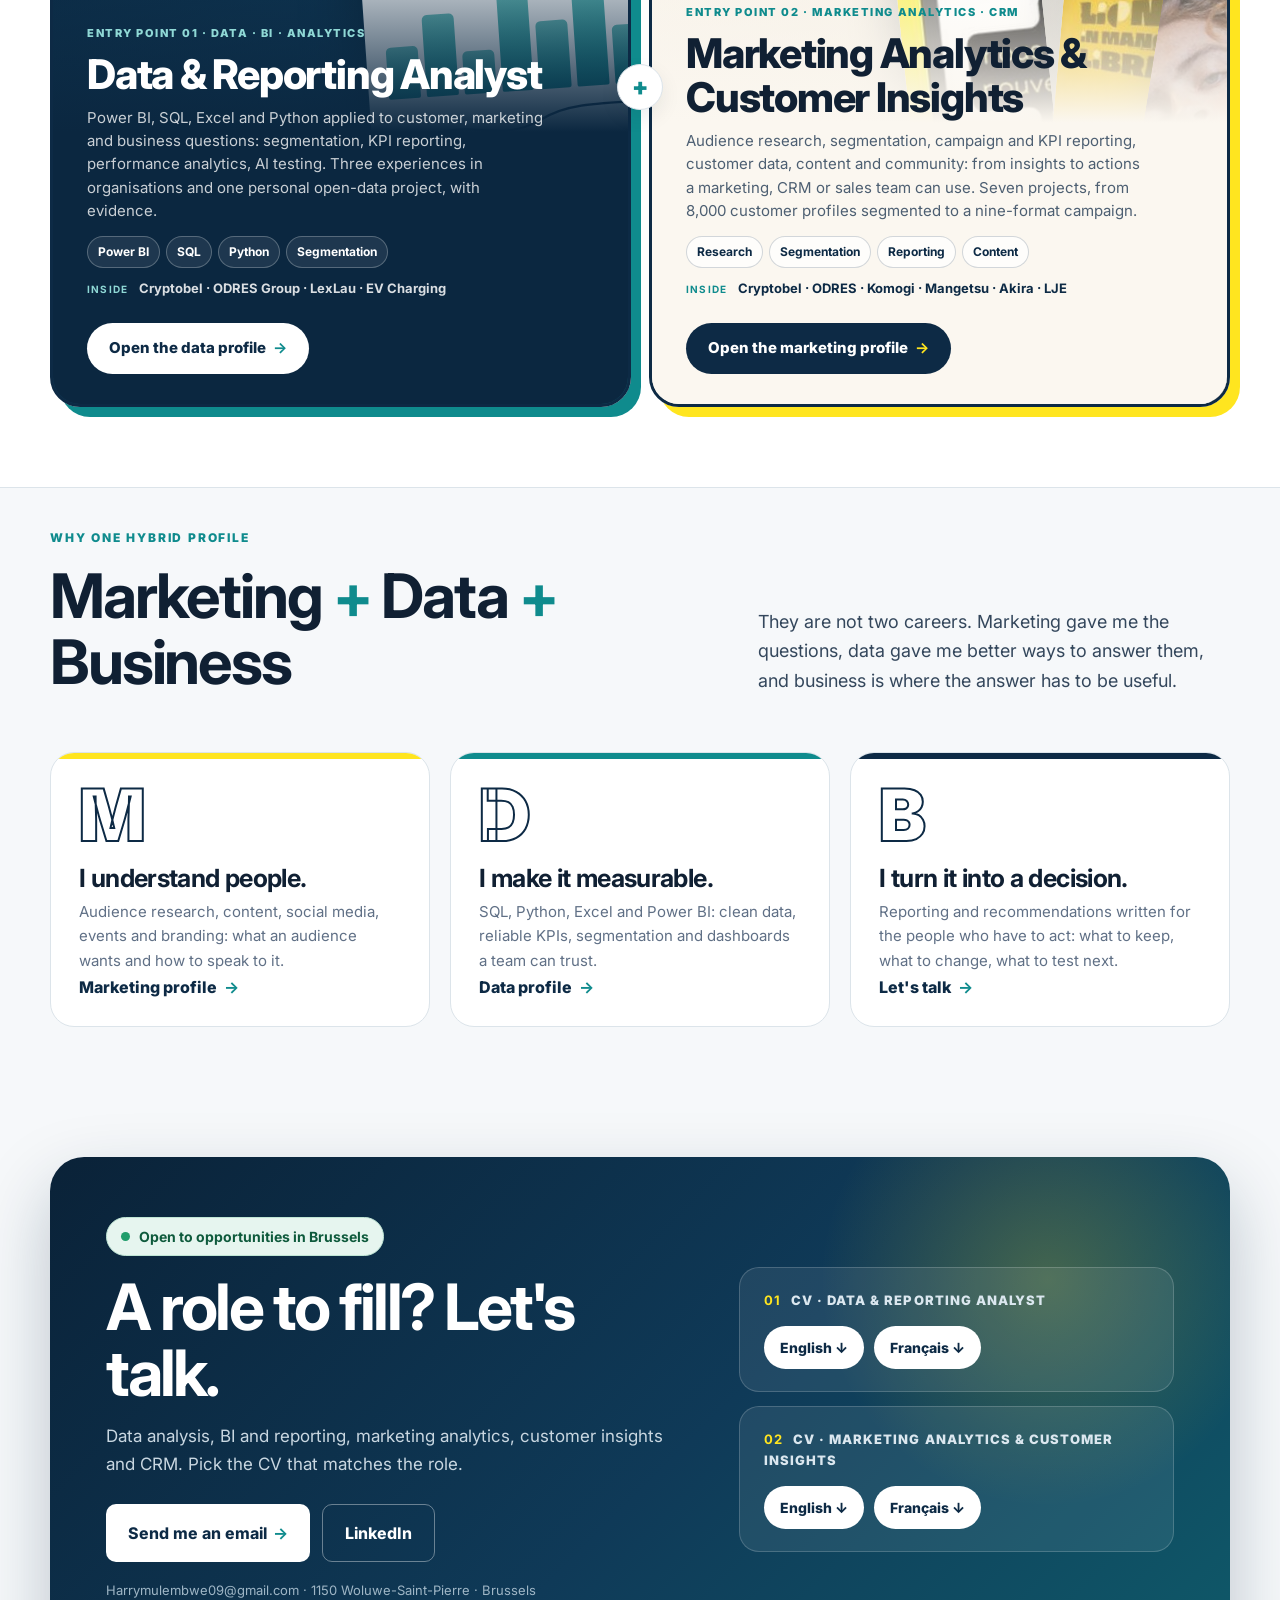
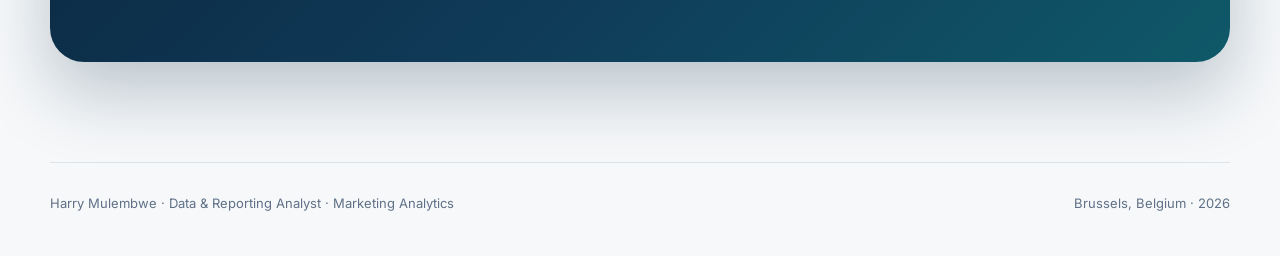
==== commit 79db6acf: "Tone: no comparison with other candidates; claims stay about my own work and its evidence" ====
--- a/index.html
+++ b/index.html
@@ -132,7 +132,7 @@
     <section id="work" class="section shell pj-section">
       <div class="gateway-head reveal">
         <div class="eyebrow" data-i18n="sw.eyebrow">Selected work</div>
-        <h2 data-i18n="sw.title">Four projects that show the whole range.</h2>
+        <h2 data-i18n="sw.title">Four projects, from research to reporting.</h2>
         <p data-i18n="sw.p">Audience research, data analysis, strategy and content. Each card says what the project was, in which sector, and what I did in it.</p>
       </div>
       <div class="pj-grid sw-grid">
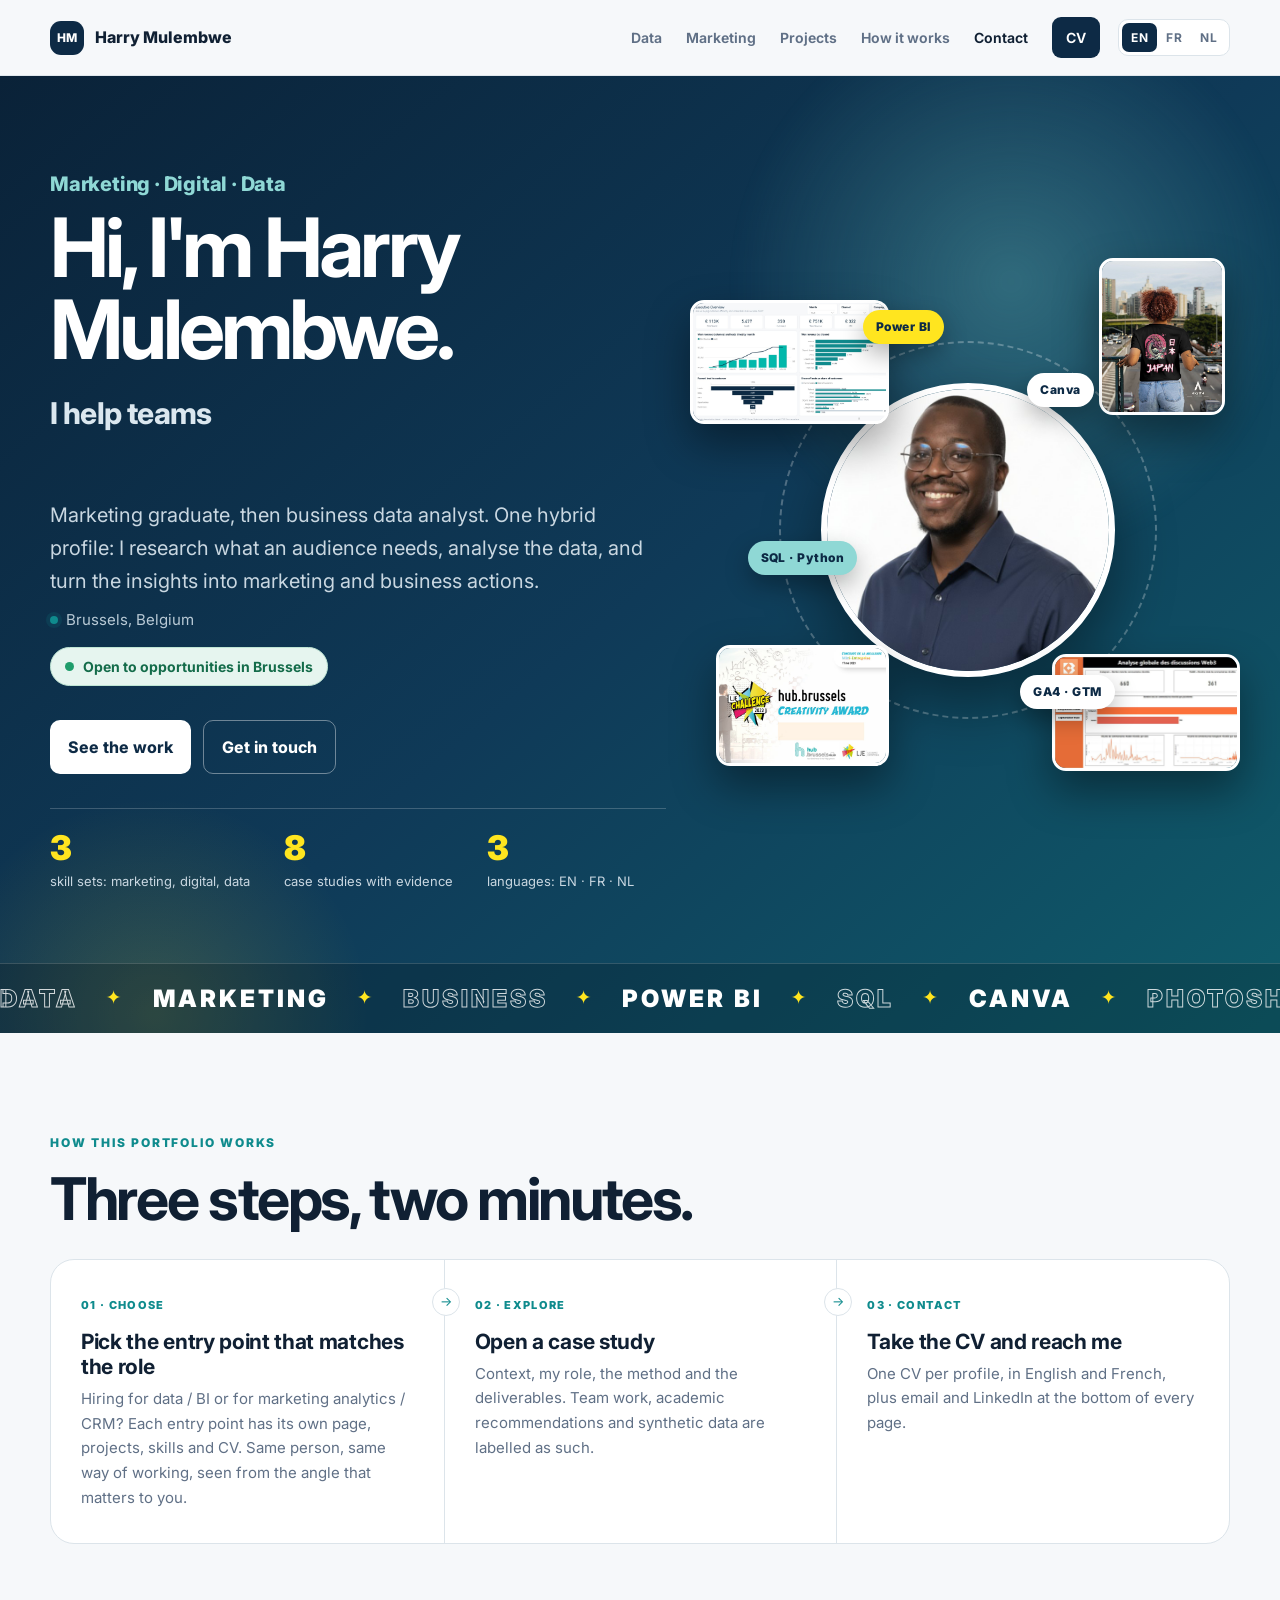
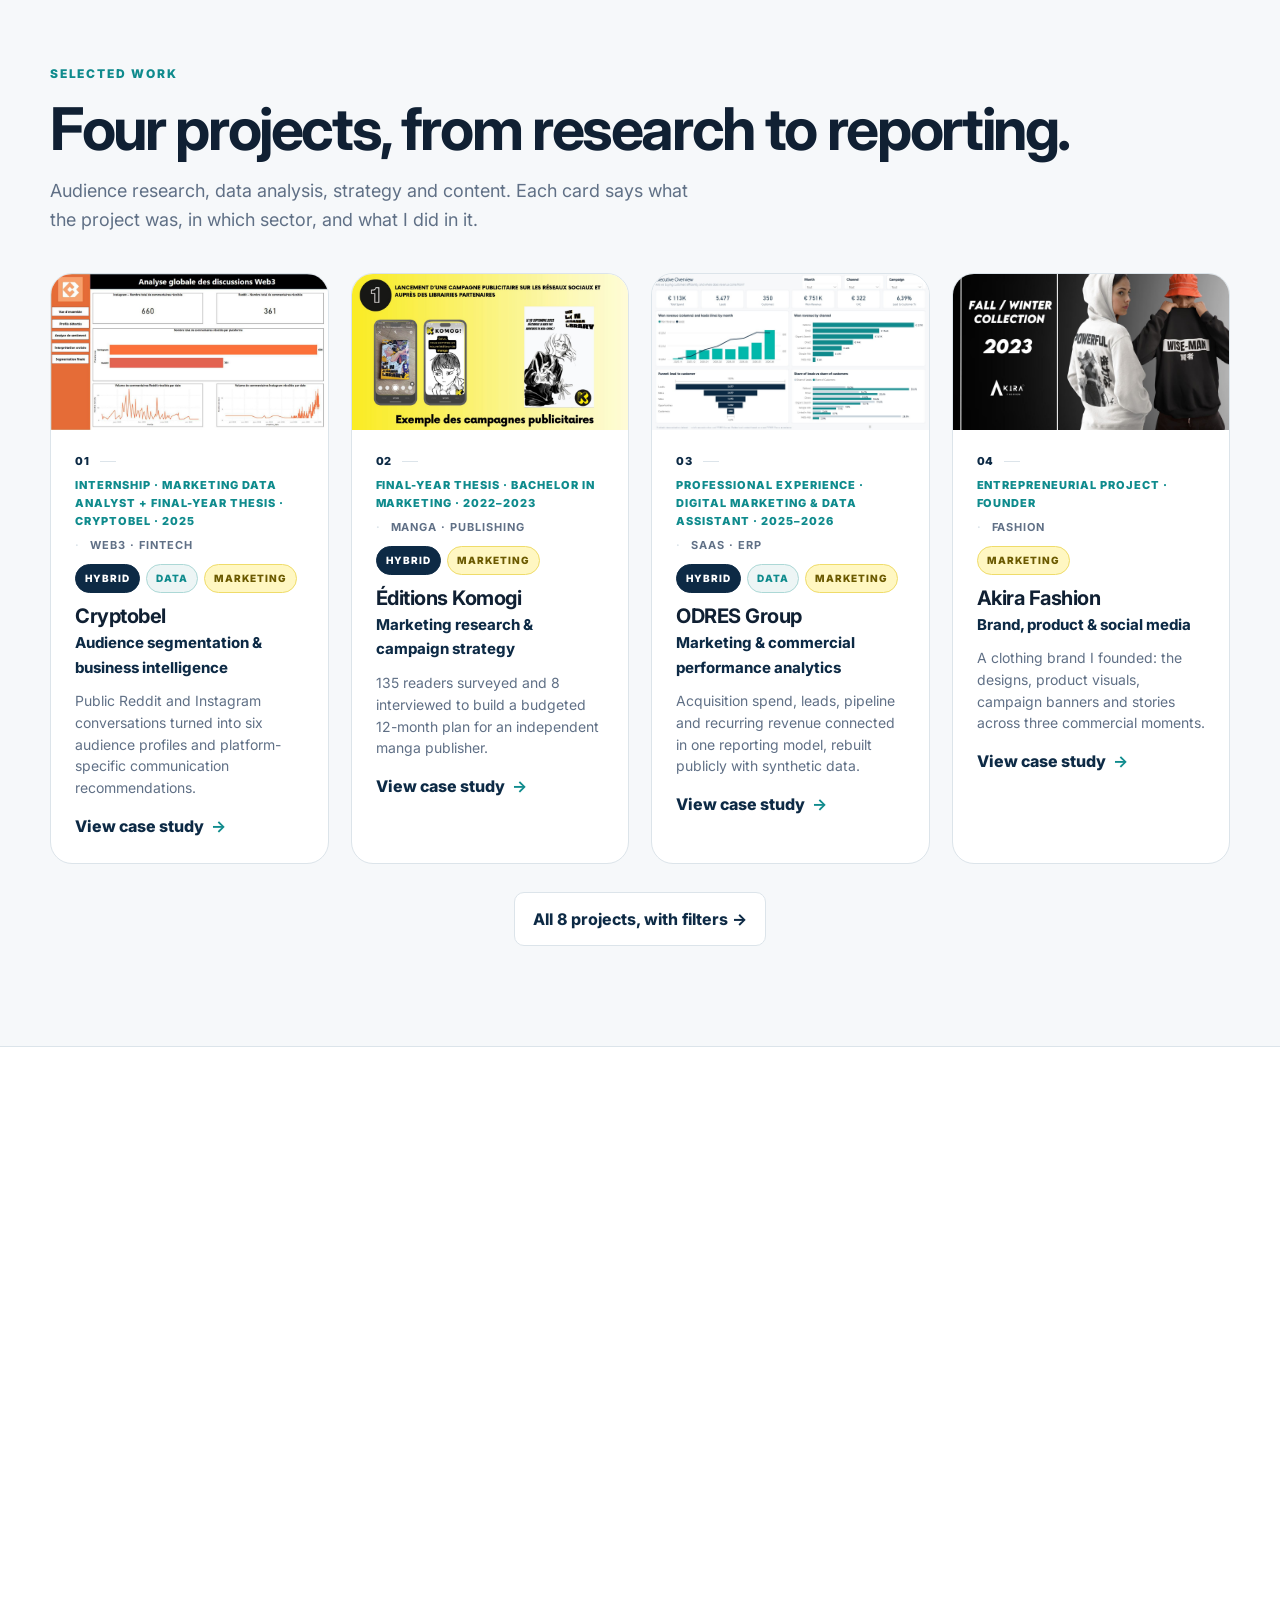
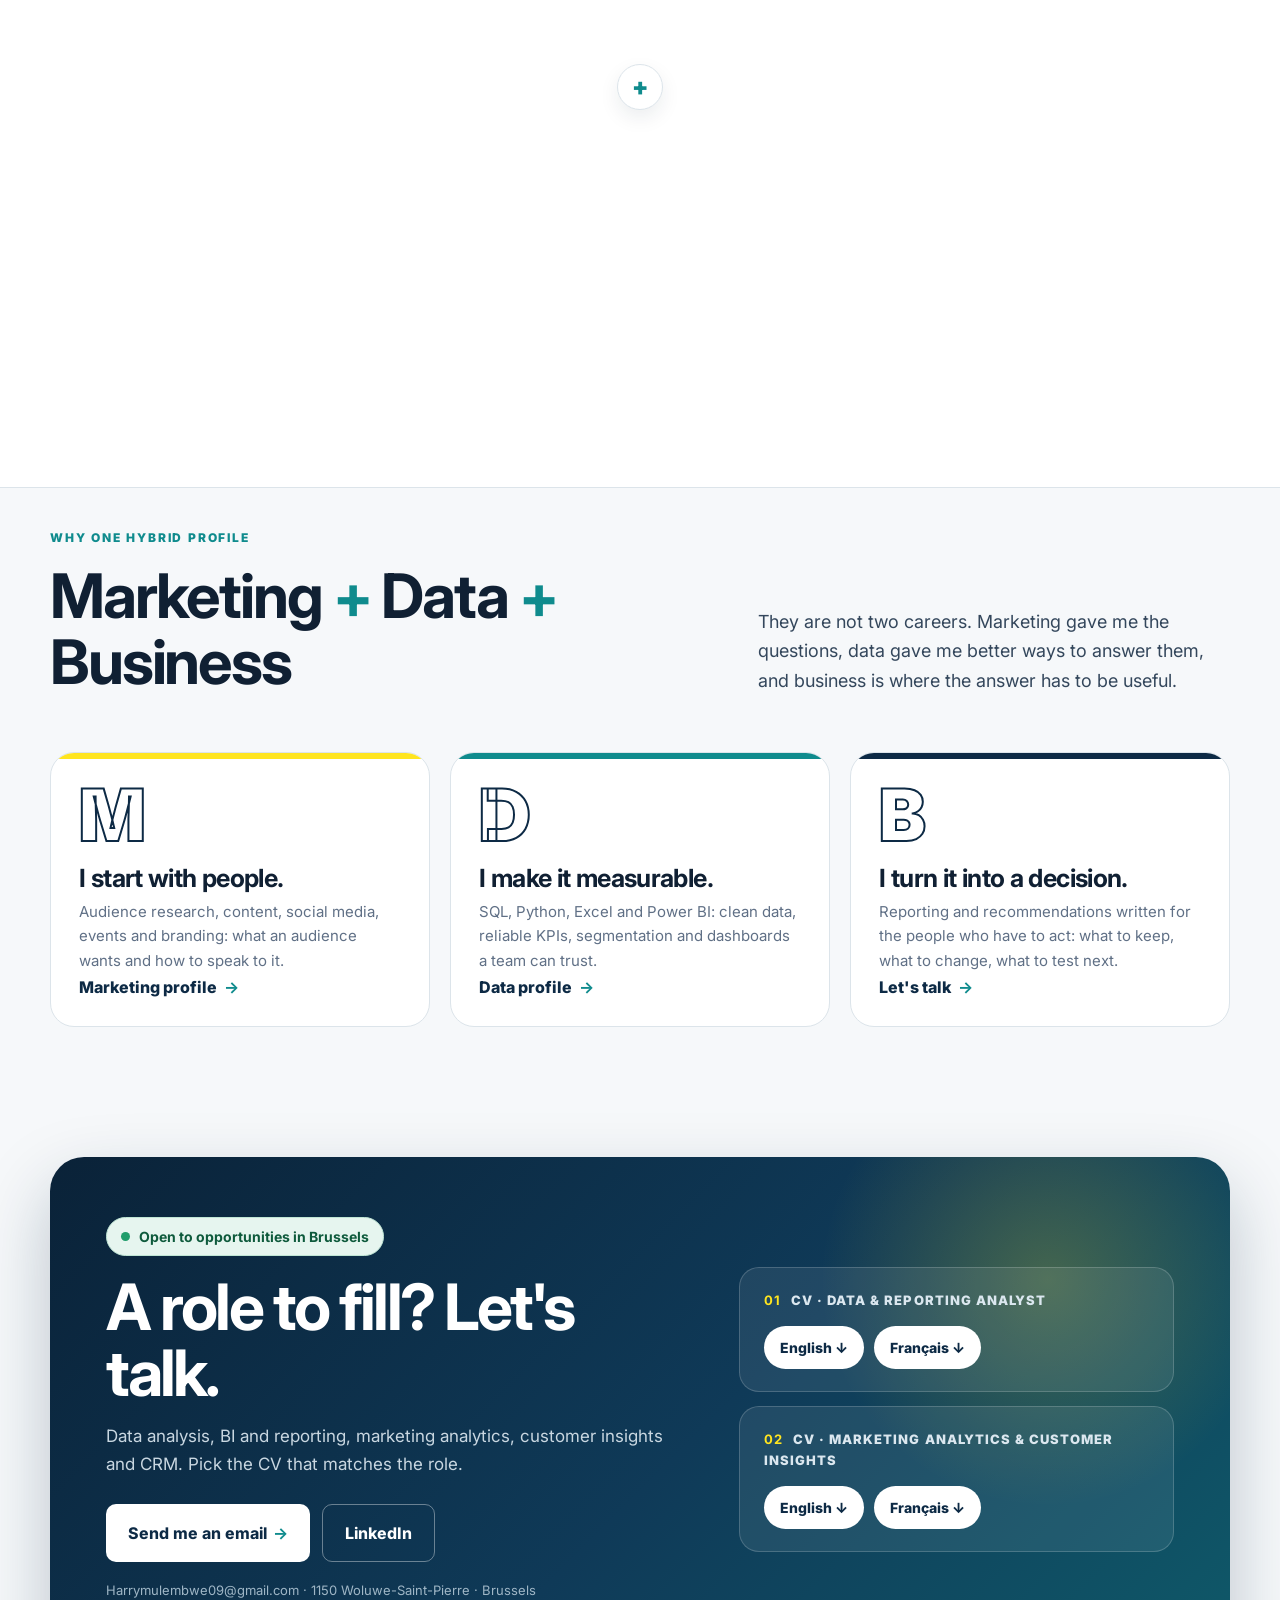
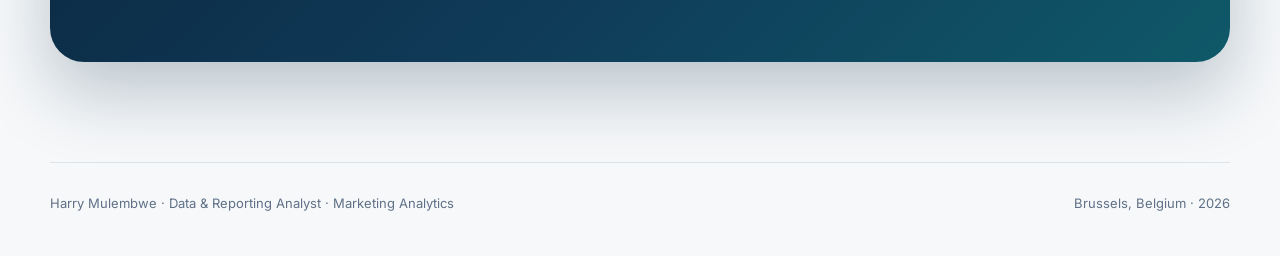
==== commit 7a560a80: "Tone pass across the site: factual wording, no sales formulas or judgement words" ====
--- a/index.html
+++ b/index.html
@@ -250,7 +250,7 @@
       <div class="pitch-grid">
         <article class="pitch p1 reveal" style="--i:0">
           <span class="pitch-no">M</span>
-          <h3 data-i18n="wb.1t">I understand people.</h3>
+          <h3 data-i18n="wb.1t">I start with people.</h3>
           <p data-i18n="wb.1p">Audience research, content, social media, events and branding: what an audience wants and how to speak to it.</p>
           <a class="text-link" href="marketing/" data-path="mkt" data-i18n="wb.1l">Marketing profile <b>→</b></a>
         </article>
